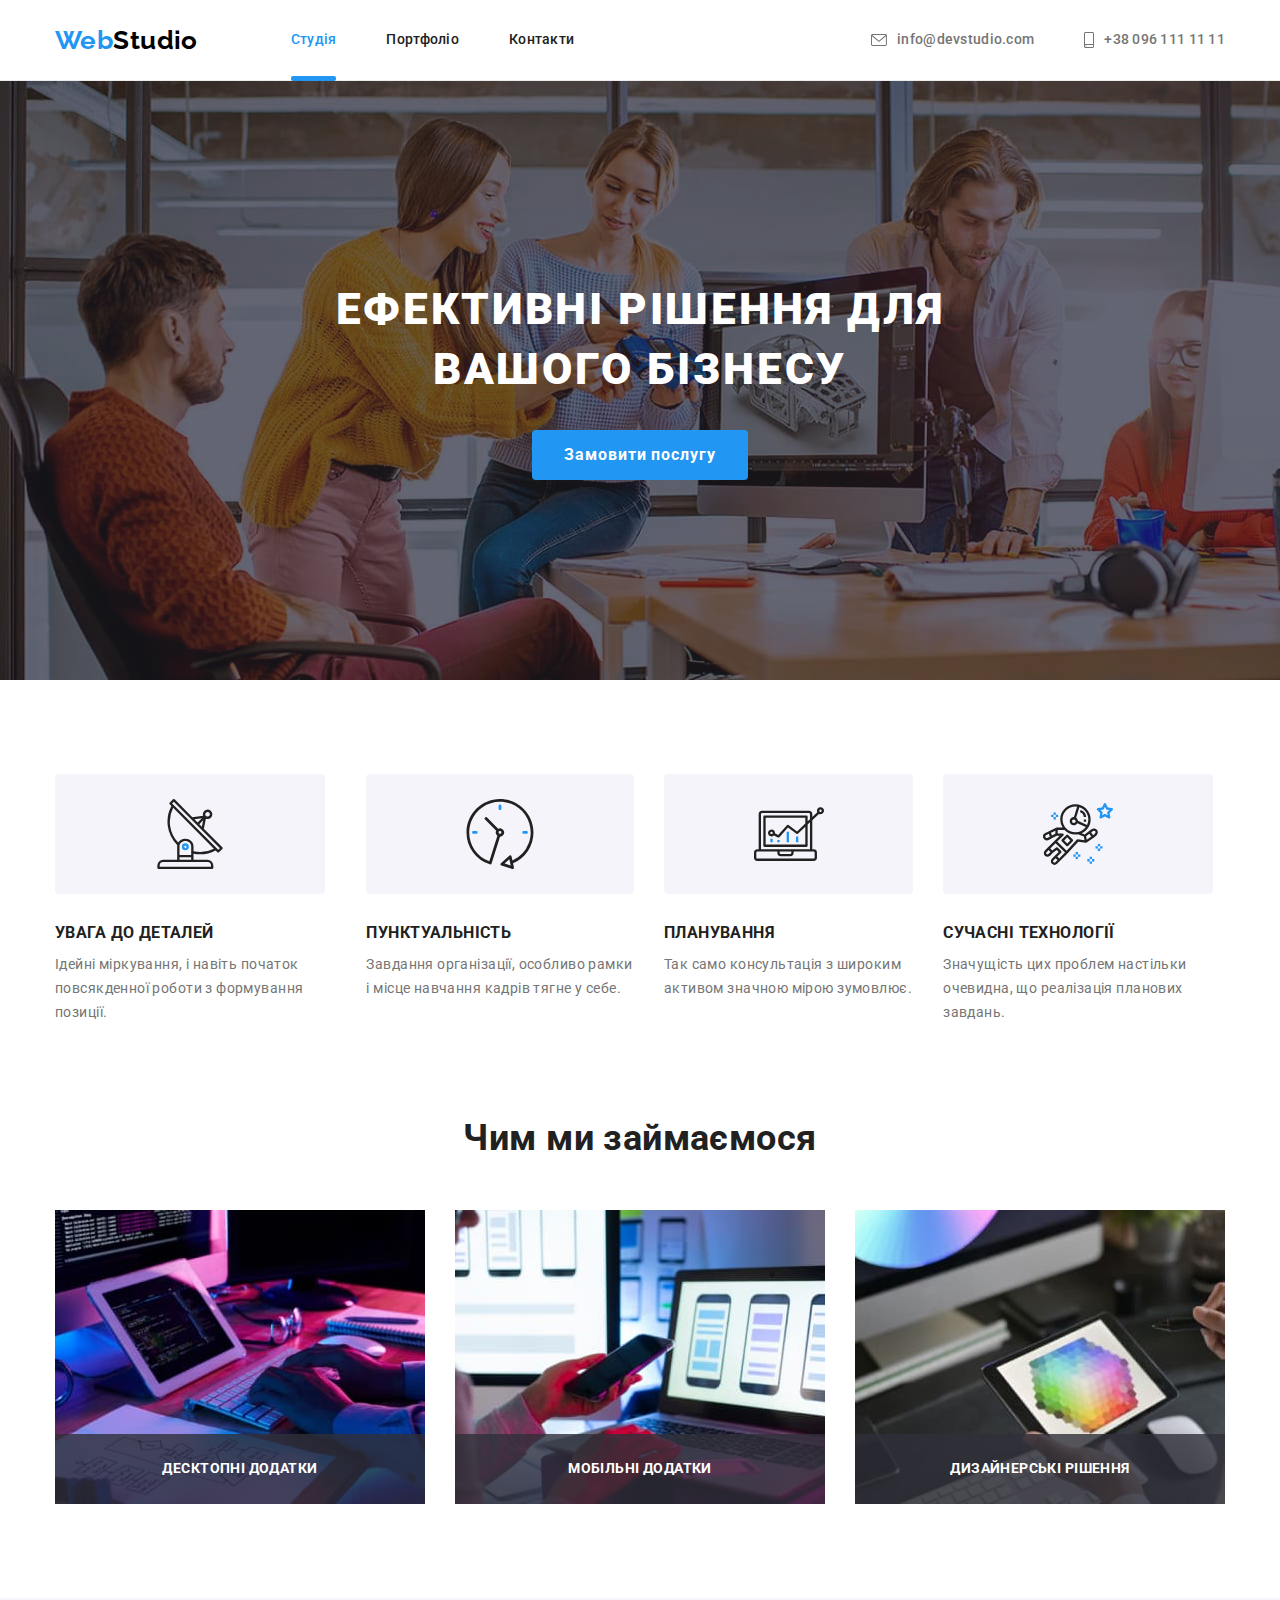
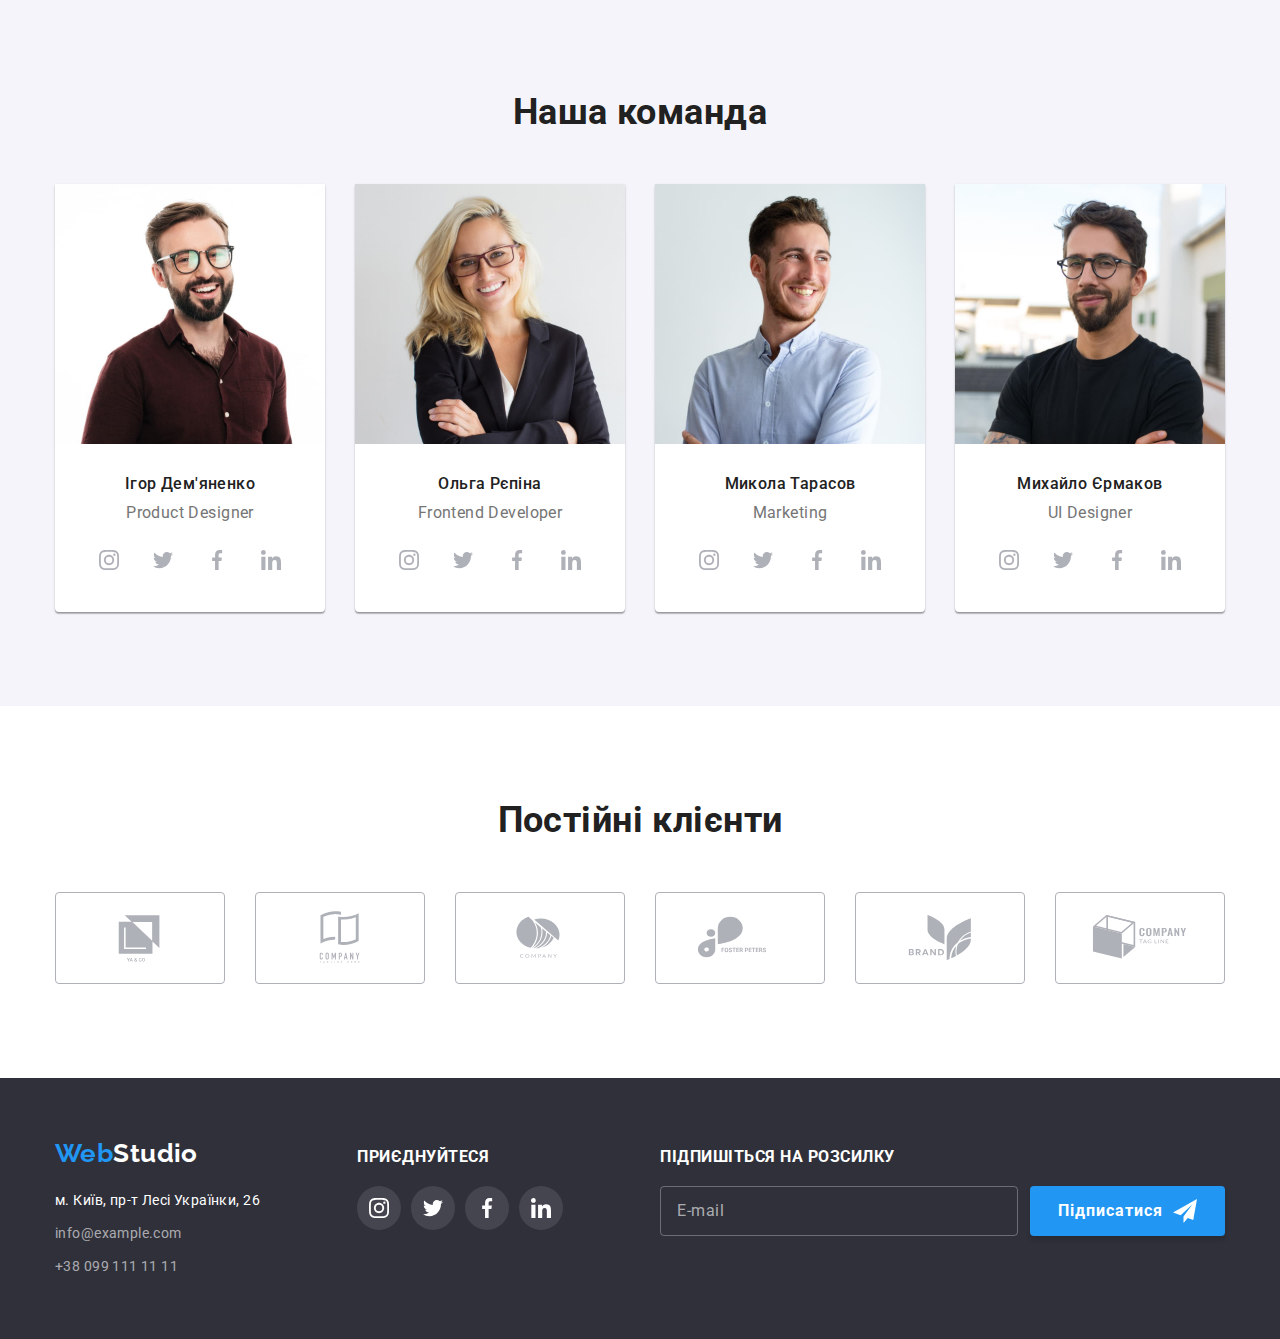
==== index.html @ 730b193f "Initial commit" ====
<!DOCTYPE html>
<html lang="uk">
  <head>
    <meta charset="UTF-8" />
    <meta http-equiv="X-UA-Compatible" content="IE=edge" />
    <meta name="viewport" content="width=device-width, initial-scale=1.0" />
    <title>Студія</title>
    <link rel="preconnect" href="https://fonts.googleapis.com" />
    <link rel="preconnect" href="https://fonts.gstatic.com" crossorigin />
    <link
      href="https://fonts.googleapis.com/css2?family=Raleway:wght@700&family=Roboto:wght@400;500;700;900&display=swap"
      rel="stylesheet"
    />
    <link
      rel="stylesheet"
      href="https://cdnjs.cloudflare.com/ajax/libs/modern-normalize/1.1.0/modern-normalize.min.css"
    />
    <link rel="stylesheet" href="./css/styles.css" />
  </head>

  <body>
    <header class="header">
      <div class="container main-nav">
        <nav class="navigation">
          <a lang="en" href="./index.html" class="logo"
            ><span class="logo-color-1">Web</span
            ><span class="logo-color-2">Studio</span></a
          >
          <ul class="site-nav list">
            <li class="item">
              <a href="./index.html" class="link current">Студія</a>
            </li>
            <li class="item">
              <a href="./portfolio.html" class="link">Портфоліо</a>
            </li>
            <li class="item"><a href="#" class="link">Контакти</a></li>
          </ul>
        </nav>
        <ul class="contacts list">
          <li class="contact-item">
            <a
              lang="en"
              href="mailto:info@devstudio.com"
              class="contact-link link"
              ><svg class="contact-icon" width="16" height="12">
                <use href="./images/icons.svg#icon-envelope"></use></svg
              >info@devstudio.com</a
            >
          </li>
          <li class="contact-item">
            <a href="tel:+380961111111" class="contact-link link"
              ><svg class="contact-icon" width="10" height="16">
                <use href="./images/icons.svg#icon-smartphone"></use></svg
              >+38 096 111 11 11</a
            >
          </li>
        </ul>
      </div>
    </header>
    <main>
      <section class="hero">
        <div class="container">
          <h1 class="hero-title">Ефективні рішення для вашого бізнесу</h1>
          <button type="button" class="hero-button" data-modal-open>
            Замовити послугу
          </button>
        </div>
      </section>
      <section class="section features">
        <div class="container features">
          <h2 class="section-title vis-hidden">Переваги</h2>
          <ul class="features list">
            <li class="item">
              <div class="thumb">
                <svg class="features-icon" width="70" height="70">
                  <use href="./images/icons.svg#icon-antenna"></use>
                </svg>
              </div>
              <h3 class="title">Увага до деталей</h3>
              <p class="text">
                Ідейні міркування, і навіть початок повсякденної роботи з
                формування позиції.
              </p>
            </li>
            <li class="item">
              <div class="thumb">
                <svg class="features-icon" width="70" height="70">
                  <use href="./images/icons.svg#icon-clock"></use>
                </svg>
              </div>
              <h3 class="title">Пунктуальність</h3>
              <p class="text">
                Завдання організації, особливо рамки і місце навчання кадрів
                тягне у себе.
              </p>
            </li>
            <li class="item">
              <div class="thumb">
                <svg class="features-icon" width="70" height="70">
                  <use href="./images/icons.svg#icon-diagram"></use>
                </svg>
              </div>
              <h3 class="title">Планування</h3>
              <p class="text">
                Так само консультація з широким активом значною мірою зумовлює.
              </p>
            </li>
            <li class="item">
              <div class="thumb">
                <svg class="features-icon" width="70" height="70">
                  <use href="./images/icons.svg#icon-astronaut"></use>
                </svg>
              </div>
              <h3 class="title">Сучасні технології</h3>
              <p class="text">
                Значущість цих проблем настільки очевидна, що реалізація
                планових завдань.
              </p>
            </li>
          </ul>
        </div>
      </section>
      <section class="section ocupation">
        <div class="container ocupation">
          <h2 class="section-title">Чим ми займаємося</h2>
          <ul class="ocupation list">
            <li class="ocupation-item">
              <img
                src="./images/photo-1.jpg"
                alt="десктопні додатки"
                width="370"
              />
              <div class="ocupation-name">
                <p class="ocupation-text">Десктопні додатки</p>
              </div>
            </li>
            <li class="ocupation-item">
              <img
                src="./images/photo-2.jpg"
                alt="мобільні додатки"
                width="370"
              />
              <div class="ocupation-name">
                <p class="ocupation-text">Мобільні додатки</p>
              </div>
            </li>
            <li class="ocupation-item">
              <img
                src="./images/photo-3.jpg"
                alt="дизайнерські рішення"
                width="370"
              />
              <div class="ocupation-name">
                <p class="ocupation-text">Дизайнерські рішення</p>
              </div>
            </li>
          </ul>
        </div>
      </section>
      <section class="team section">
        <div class="container">
          <h2 class="section-title">Наша команда</h2>
          <ul class="team list">
            <li class="team-card">
              <img
                src="./images/team-card-1.jpg"
                alt="Ігор Дем'яненко"
                width="270"
              />
              <div class="team-member">
                <h3 class="title">Ігор Дем'яненко</h3>
                <p lang="en" class="position">Product Designer</p>
                <ul class="member-soc list">
                  <li class="member-soc-item">
                    <a href="#" class="member-soc-link link"
                      ><svg class="member-soc-icon" width="20" height="20">
                        <use
                          href="./images/icons.svg#icon-instagram"
                        ></use></svg
                    ></a>
                  </li>
                  <li class="member-soc-item">
                    <a href="#" class="member-soc-link link"
                      ><svg class="member-soc-icon" width="20" height="20">
                        <use href="./images/icons.svg#icon-twitter"></use></svg
                    ></a>
                  </li>
                  <li class="member-soc-item">
                    <a href="#" class="member-soc-link link"
                      ><svg class="member-soc-icon" width="20" height="20">
                        <use href="./images/icons.svg#icon-facebook"></use></svg
                    ></a>
                  </li>
                  <li class="member-soc-item">
                    <a href="#" class="member-soc-link link"
                      ><svg class="member-soc-icon" width="20" height="20">
                        <use href="./images/icons.svg#icon-linkedin"></use></svg
                    ></a>
                  </li>
                </ul>
              </div>
            </li>
            <li class="team-card">
              <img
                src="./images/team-card-2.jpg"
                alt="Ольга Рєпіна"
                width="270"
              />
              <div class="team-member">
                <h3 class="title">Ольга Рєпіна</h3>
                <p lang="en" class="position">Frontend Developer</p>
                <ul class="member-soc list">
                  <li class="member-soc-item">
                    <a href="#" class="member-soc-link link"
                      ><svg class="member-soc-icon" width="20" height="20">
                        <use
                          href="./images/icons.svg#icon-instagram"
                        ></use></svg
                    ></a>
                  </li>
                  <li class="member-soc-item">
                    <a href="#" class="member-soc-link link"
                      ><svg class="member-soc-icon" width="20" height="20">
                        <use href="./images/icons.svg#icon-twitter"></use></svg
                    ></a>
                  </li>
                  <li class="member-soc-item">
                    <a href="#" class="member-soc-link link"
                      ><svg class="member-soc-icon" width="20" height="20">
                        <use href="./images/icons.svg#icon-facebook"></use></svg
                    ></a>
                  </li>
                  <li class="member-soc-item">
                    <a href="#" class="member-soc-link link"
                      ><svg class="member-soc-icon" width="20" height="20">
                        <use href="./images/icons.svg#icon-linkedin"></use></svg
                    ></a>
                  </li>
                </ul>
              </div>
            </li>
            <li class="team-card">
              <img
                src="./images/team-card-3.jpg"
                alt="Микола Тарасов"
                width="270"
              />
              <div class="team-member">
                <h3 class="title">Микола Тарасов</h3>
                <p lang="en" class="position">Marketing</p>
                <ul class="member-soc list">
                  <li class="member-soc-item">
                    <a href="#" class="member-soc-link link"
                      ><svg class="member-soc-icon" width="20" height="20">
                        <use
                          href="./images/icons.svg#icon-instagram"
                        ></use></svg
                    ></a>
                  </li>
                  <li class="member-soc-item">
                    <a href="#" class="member-soc-link link"
                      ><svg class="member-soc-icon" width="20" height="20">
                        <use href="./images/icons.svg#icon-twitter"></use></svg
                    ></a>
                  </li>
                  <li class="member-soc-item">
                    <a href="#" class="member-soc-link link"
                      ><svg class="member-soc-icon" width="20" height="20">
                        <use href="./images/icons.svg#icon-facebook"></use></svg
                    ></a>
                  </li>
                  <li class="member-soc-item">
                    <a href="#" class="member-soc-link link"
                      ><svg class="member-soc-icon" width="20" height="20">
                        <use href="./images/icons.svg#icon-linkedin"></use></svg
                    ></a>
                  </li>
                </ul>
              </div>
            </li>
            <li class="team-card">
              <img
                src="./images/team-card-4.jpg"
                alt="Михайло Єрмаков"
                width="270"
              />
              <div class="team-member">
                <h3 class="title">Михайло Єрмаков</h3>
                <p lang="en" class="position">UI Designer</p>
                <ul class="member-soc list">
                  <li class="member-soc-item">
                    <a href="#" class="member-soc-link link"
                      ><svg class="member-soc-icon" width="20" height="20">
                        <use
                          href="./images/icons.svg#icon-instagram"
                        ></use></svg
                    ></a>
                  </li>
                  <li class="member-soc-item">
                    <a href="#" class="member-soc-link link"
                      ><svg class="member-soc-icon" width="20" height="20">
                        <use href="./images/icons.svg#icon-twitter"></use></svg
                    ></a>
                  </li>
                  <li class="member-soc-item">
                    <a href="#" class="member-soc-link link"
                      ><svg class="member-soc-icon" width="20" height="20">
                        <use href="./images/icons.svg#icon-facebook"></use></svg
                    ></a>
                  </li>
                  <li class="member-soc-item">
                    <a href="#" class="member-soc-link link"
                      ><svg class="member-soc-icon" width="20" height="20">
                        <use href="./images/icons.svg#icon-linkedin"></use></svg
                    ></a>
                  </li>
                </ul>
              </div>
            </li>
          </ul>
        </div>
      </section>
      <section class="clients section">
        <div class="container">
          <h2 class="section-title">Постійні клієнти</h2>
          <ul class="logo-list list">
            <li class="logo-list-item">
              <a href="#" class="logo-link link">
                <svg class="logo-icon" width="106" height="60">
                  <use href="./images/icons.svg#logo-icon-1"></use>
                </svg>
              </a>
            </li>
            <li class="logo-list-item">
              <a href="#" class="logo-link link"
                ><svg class="logo-icon" width="106" height="60">
                  <use href="./images/icons.svg#logo-icon-2"></use></svg
              ></a>
            </li>
            <li class="logo-list-item">
              <a href="#" class="logo-link link"
                ><svg class="logo-icon" width="106" height="60">
                  <use href="./images/icons.svg#logo-icon-3"></use></svg
              ></a>
            </li>
            <li class="logo-list-item">
              <a href="#" class="logo-link link"
                ><svg class="logo-icon" width="106" height="60">
                  <use href="./images/icons.svg#logo-icon-4"></use></svg
              ></a>
            </li>
            <li class="logo-list-item">
              <a href="#" class="logo-link link"
                ><svg class="logo-icon" width="106" height="60">
                  <use href="./images/icons.svg#logo-icon-5"></use></svg
              ></a>
            </li>
            <li class="logo-list-item">
              <a href="#" class="logo-link link"
                ><svg class="logo-icon" width="106" height="60">
                  <use href="./images/icons.svg#logo-icon-6"></use></svg
              ></a>
            </li>
          </ul>
        </div>
      </section>
    </main>
    <footer class="footer">
      <div class="container footer-container">
        <div class="address-container">
          <a lang="en" href="./index.html" class="logo"
            ><span class="logo-color-1">Web</span
            ><span class="logo-color-3">Studio</span></a
          >
          <address class="address">
            <ul class="list">
              <li class="address-item">
                <a
                  href="https://goo.gl/maps/YPk7gaBBZwCXPcRL9"
                  class="footer-address link"
                  >м. Київ, пр-т Лесі Українки, 26</a
                >
              </li>
              <li class="address-item">
                <a
                  lang="en"
                  href="mailto:info@example.com"
                  class="footer-contact link"
                  >info@example.com</a
                >
              </li>
              <li class="address-item">
                <a href="tel:+380991111111" class="footer-contact link"
                  >+38 099 111 11 11</a
                >
              </li>
            </ul>
          </address>
        </div>
        <div class="footer-soc-container">
          <h3 class="footer-title">Приєднуйтеся</h3>
          <ul class="footer-soc list">
            <li class="footer-soc-item">
              <a href="#" class="footer-soc-link link"
                ><svg class="footer-soc-icon" width="20" height="20">
                  <use href="./images/icons.svg#icon-instagram"></use></svg
              ></a>
            </li>
            <li class="footer-soc-item">
              <a href="#" class="footer-soc-link link"
                ><svg class="footer-soc-icon" width="20" height="20">
                  <use href="./images/icons.svg#icon-twitter"></use></svg
              ></a>
            </li>
            <li class="footer-soc-item">
              <a href="#" class="footer-soc-link link"
                ><svg class="footer-soc-icon" width="20" height="20">
                  <use href="./images/icons.svg#icon-facebook"></use></svg
              ></a>
            </li>
            <li class="footer-soc-item">
              <a href="#" class="footer-soc-link link"
                ><svg class="footer-soc-icon" width="20" height="20">
                  <use href="./images/icons.svg#icon-linkedin"></use></svg
              ></a>
            </li>
          </ul>
        </div>
        <div class="footer-form-container">
          <h3 class="footer-title">Підпишіться на розсилку</h3>
          <form class="footer-form">
            <input
              type="email"
              placeholder="E-mail"
              name="distribution-email"
              class="mailing-input"
            />
            <button type="submit" class="button form-button">
              Підписатися
              <svg class="form-button-icon" width="24" height="24">
                <use href="./images/icons.svg#icon-send"></use>
              </svg>
            </button>
          </form>
        </div>
      </div>
    </footer>
    <div class="backdrop is-hidden" data-modal>
      <div class="modal">
        <button data-modal-close class="close-button" title="Закрити">
          <svg width="18" height="18">
            <use href="./images/icons.svg#icon-close"></use>
          </svg>
        </button>
        <p class="modal-title">Залиште свої дані, ми вам передзвонимо</p>
        <form>
          <div class="form-field">
            <label for="user-name" class="modal-form-label">Ім'я</label>
            <div class="input-wrap">
              <input
                type="text"
                id="user-name"
                name="user-name"
                class="modal-form-input"
                minlength="2"
                autocomplete="off"
                required
              />
              <svg class="modal-input-icon" width="18" height="18">
                <use href="./images/icons.svg#icon-person-modal"></use>
              </svg>
            </div>
          </div>
          <div class="form-field">
            <label for="user-phone" class="modal-form-label">Телефон</label>
            <div class="input-wrap">
              <input
                type="tel"
                id="user-phone"
                name="user-phone"
                class="modal-form-input"
                minlength="10"
                required
              />
              <svg class="modal-input-icon" width="18" height="18">
                <use href="./images/icons.svg#icon-phone-modal"></use>
              </svg>
            </div>
          </div>
          <div class="form-field">
            <label for="user-email" class="modal-form-label">Пошта</label>
            <div class="input-wrap">
              <input
                type="text"
                id="user-email"
                name="user-email"
                class="modal-form-input"
                required
              />
              <svg class="modal-input-icon" width="18" height="18">
                <use href="./images/icons.svg#icon-email-modal"></use>
              </svg>
            </div>
          </div>
          <div class="form-field">
            <label for="user-comment" class="modal-form-label">Коментар</label>
            <textarea
              name="user-comment"
              id="user-comment"
              class="form-user-comment"
              placeholder="Введіть текст"
              autocomplete="off"
            ></textarea>
          </div>
          <label class="modal-checkbox-label">
            <input
              type="checkbox"
              name="policy-checkbox"
              class="policy-checkbox vis-hidden"
              value="true"
            />
            <span class="policy-icon">
              <svg width="16" height="15">
                <use href="./images/icons.svg#icon-check"></use>
              </svg>
            </span>
            Погоджуюся з розсилкою та приймаю
            <a
              href="#"
              target="_blank"
              class="modal-checkbox-link link"
              rel="noreferrer noopener nofollow"
              >Умови договору</a
            >
          </label>
          <button type="submit" class="modal-form-button button">
            Відправити
          </button>
        </form>
      </div>
    </div>
    <script src="./js/modal.js"></script>
  </body>
</html>
---- css/styles.css ----
/* bgcolor #FFFFFF */
/* dark-bg-color #2F303A */
/* secondary bgcolor #F5F4FA */
/* main text color #757575 */
/* accent color #2196F3 */
/* secondary-accent-color #188CE8 */
/* tertiary-text-color #ffffff */
/* secondary text color #212121 */
/* black-text-color #000000 */
:root {
  --primary-text-color: #757575;
  --secondary-text-color: #212121;
  --tertiary-text-color: #ffffff;
  --black-text-color: #000000;
  --accent-color: #2196f3;
  --secondary-accent-color: #188ce8;
  --main-bg-color: #ffffff;
  --dark-bg-color: #2f303a;
  --secondary-bg-color: #f5f4fa;
  --icons-color: #afb1b8;
  --time-function: cubic-bezier(0.4, 0, 0.2, 1);
  --transform-duration: 250ms;
}
body {
  font-family: Roboto, sans-serif;
  font-size: 14px;
  letter-spacing: 0.03em;
  color: var(--primary-text-color);
  background-color: var(--main-bg-color);
}
button {
  cursor: pointer;
  line-height: 1.62;
}
ul,
li,
h1,
h2,
h3,
p {
  padding: 0;
  margin: 0;
}
/* -------------------------Template to delete markers in lists ------------------------*/
.list {
  list-style: none;
}
/* -------------------------Link template ------------------------*/
.link {
  text-decoration: none;
}
/* -------------------------Container template ------------------------*/
.container {
  width: 1200px;
  padding-left: 15px;
  padding-right: 15px;
  margin: 0 auto;
  /* outline: 2px solid #188ce8; */
}
.section {
  padding-top: 94px;
  padding-bottom: 94px;
}
.section-title {
  font-weight: 700;
  font-size: 36px;
  line-height: 1.16;
  text-align: center;
  color: var(--secondary-text-color);

  margin-bottom: 50px;
}
.thumb {
  max-width: 270px;
  height: 120px;
  background: var(--secondary-bg-color);
  border-radius: 4px;
  display: flex;
  justify-content: center;
  align-items: center;
  margin-bottom: 30px;
}
/* -------------------------Visually hidden template ------------------------*/
.vis-hidden {
  position: absolute;
  width: 1px;
  height: 1px;
  margin: -1px;
  border: 0;
  padding: 0;

  white-space: nowrap;
  clip-path: inset(100%);
  clip: rect(0 0 0 0);
  overflow: hidden;
}
/* -------------------------Header ------------------------*/
.header {
  position: fixed;
  top: 0;
  z-index: 1;
  width: 100%;
  border-bottom: 1px solid #ececec;
  background-color: var(--main-bg-color);
}
.header .main-nav {
  display: flex;
  align-items: center;
}
/* ----------------------Nav----------------------------- */
.navigation {
  display: flex;
  align-items: center;
}
/* -------------------------Logo-------------------------*/
.logo {
  font-family: "Raleway", sans-serif;
  font-weight: 700;
  font-size: 26px;
  line-height: 1.19;
  text-decoration: none;
}
.logo-color-1 {
  color: var(--accent-color);
}
.logo-color-2 {
  color: var(--black-text-color);
}
.logo-color-3 {
  color: var(--tertiary-text-color);
}
/* -------------------------Site-nav ------------------------*/
.site-nav {
  display: flex;
  margin-left: 93px;
}
.site-nav .item:not(:last-child) {
  margin-right: 50px;
}
.site-nav .link {
  font-weight: 500;
  line-height: 1.14;
  letter-spacing: 0.02em;
  color: var(--secondary-text-color);

  display: block;
  padding-top: 32px;
  padding-bottom: 32px;
  position: relative;
  transition: color var(--transform-duration) var(--time-function);
}
.site-nav .link:hover,
.site-nav .link:focus,
.link.current {
  color: var(--accent-color);
}
.link.current::after {
  position: absolute;
  bottom: 0;
  left: 0;
  content: "";
  background-color: var(--accent-color);
  border-radius: 2px;
  width: 100%;
  height: 5px;

  margin-bottom: -1px;
}
/* -------------------------Contacts------------------------*/
.contacts {
  display: flex;
  margin-left: auto;
}
.contacts > .contact-item + .contact-item {
  margin-left: 50px;
}
.contacts .contact-link {
  font-weight: 500;
  line-height: 1.14;
  letter-spacing: 0.02em;
  color: var(--primary-text-color);
  fill: currentColor;

  display: flex;
  align-items: center;
  padding-top: 32px;
  padding-bottom: 32px;
  transition: color var(--transform-duration) var(--time-function);
}
.contact-link:hover,
.contact-link:focus {
  color: var(--accent-color);
}
.contact-icon {
  margin-right: 10px;
}
/* ------------------Main--------------------- */
/* -------------------------Hero ------------------------*/
.hero {
  background-color: #c4c4c4;
  height: 600px;
  max-width: 1600px;
  background-image: linear-gradient(
      rgba(47, 48, 58, 0.4),
      rgba(47, 48, 58, 0.4)
    ),
    url(../images/hero-image.jpg);
  background-repeat: no-repeat;
  background-size: cover;
  text-align: center;
  padding-top: 200px;
  padding-bottom: 200px;
  margin-left: auto;
  margin-right: auto;
  margin-top: 80px;
}
.hero-title {
  font-weight: 900;
  font-size: 44px;
  line-height: 1.36;
  letter-spacing: 0.06em;
  text-transform: uppercase;
  color: var(--tertiary-text-color);

  margin-bottom: 30px;
  max-width: 696px;
  margin-left: auto;
  margin-right: auto;
}
.hero-button {
  font-weight: 700;
  font-size: 16px;
  line-height: 1.88;
  letter-spacing: 0.06em;
  color: var(--tertiary-text-color);
  background-color: var(--accent-color);

  border: transparent;
  border-radius: 4px;
  display: inline-block;
  height: 50px;
  padding: 10px 32px;
  transition: background-color var(--transform-duration) var(--time-function),
    box-shadow var(--transform-duration) var(--time-function);
}
.hero-button:hover,
.hero-button:focus {
  background-color: var(--secondary-accent-color);
  box-shadow: 0px 4px 4px rgba(0, 0, 0, 0.15);
  border-radius: 4px;
}
/* -------------------------Features ------------------------*/
.features > .list {
  display: flex;
}
.features > .item {
  width: calc((100%-90px) / 4);
  /* flex-basis: calc((100%-90px)/4); */
}
.features > .item:not(:last-child) {
  margin-right: 30px;
}
.features .title {
  font-weight: 700;
  line-height: 1.14;
  text-transform: uppercase;
  color: var(--secondary-text-color);

  margin-bottom: 10px;
}
.features .text {
  line-height: 1.71;
}
/* --------------------- Ocupation----------------*/
.section.ocupation {
  padding-top: 0;
}
.ocupation.list {
  display: flex;
}
.ocupation-item {
  width: calc((100% - 60px) / 3);
  position: relative;
}
.ocupation-name {
  position: absolute;
  bottom: 0;
  width: 100%;
  height: 70px;
  background: rgba(47, 48, 58, 0.8);
}
.ocupation-text {
  display: block;
  margin: 27px auto;
  font-weight: 700;
  line-height: 1.14;
  text-align: center;
  text-transform: uppercase;
  color: var(--tertiary-text-color);
}
/* ---------To remove gap from img inline property -----------*/
.ocupation img {
  display: block;
}
.ocupation li:not(:last-child) {
  margin-right: 30px;
}

/* -------------------------Team ------------------------*/
.team.section {
  background-color: var(--secondary-bg-color);
}
.team.list {
  display: flex;
}
.team-card img {
  display: block;
}
.team-card {
  width: calc((100% - 90px) / 4);
  background-color: var(--main-bg-color);
  box-shadow: 0px 1px 3px rgba(0, 0, 0, 0.12), 0px 1px 1px rgba(0, 0, 0, 0.14),
    0px 2px 1px rgba(0, 0, 0, 0.2);
  border-radius: 0px 0px 4px 4px;
}
.team-card:not(:last-child) {
  margin-right: 30px;
}
.team-member {
  padding: 30px 32px;
}
.team .title {
  font-weight: 500;
  font-size: 16px;
  line-height: 1.19;
  text-align: center;
  color: var(--secondary-text-color);

  margin-bottom: 10px;
}
.team .position {
  font-size: 16px;
  line-height: 1.19;
  text-align: center;
  margin-bottom: 16px;
}
.member-soc {
  display: flex;
  justify-content: center;
  gap: 10px;
}
.member-soc-link {
  width: 44px;
  height: 44px;
  border-radius: 50%;
  display: flex;
  justify-content: center;
  align-items: center;
  color: var(--icons-color);
  fill: currentColor;
  transition: color var(--transform-duration) var(--time-function),
    background-color var(--transform-duration) var(--time-function);
}
.member-soc-link:hover,
.member-soc-link:focus {
  background-color: var(--accent-color);
  color: var(--tertiary-text-color);
}
/* --------------------------Clients-------------------------------- */
.logo-list {
  max-width: 1170px;
  display: flex;
  justify-content: space-between;
}
.logo-link {
  width: 170px;
  height: 92px;
  display: flex;
  justify-content: center;
  align-items: center;
  border: 1px solid var(--icons-color);
  border-radius: 4px;
  color: var(--icons-color);
  fill: currentColor;
  transition: border-color var(--transform-duration) var(--time-function),
    color var(--transform-duration) var(--time-function);
}
.logo-link:hover,
.logo-link:focus {
  border-color: var(--accent-color);
  color: var(--accent-color);
}
/* -------------------------Footer ------------------------*/
.footer {
  background-color: var(--dark-bg-color);

  padding-top: 60px;
  padding-bottom: 60px;
}
.footer-container {
  display: flex;
  align-items: baseline;
  justify-content: space-between;
}
.address {
  font-style: normal;

  margin-top: 20px;
}
.address-item:not(:last-child) {
  margin-bottom: 9px;
}
.footer-address {
  line-height: 1.71;
  color: var(--tertiary-text-color);
  transition: color var(--transform-duration) var(--time-function);
}
.footer-contact {
  line-height: 1.71;
  color: rgba(255, 255, 255, 0.6);
  transition: color var(--transform-duration) var(--time-function);
}
.footer-address:hover,
.footer-address:focus,
.footer-contact:hover,
.footer-contact:focus {
  color: var(--accent-color);
}
.footer-title {
  font-weight: 700;
  line-height: 1.14;
  letter-spacing: 0.03em;
  text-transform: uppercase;
  color: var(--tertiary-text-color);
  margin-bottom: 20px;
}
.footer-soc {
  display: flex;
  justify-content: center;
  gap: 10px;
}
.footer-soc-link {
  width: 44px;
  height: 44px;
  border-radius: 50%;
  display: flex;
  justify-content: center;
  align-items: center;
  background-color: rgba(255, 255, 255, 0.1);
  color: var(--tertiary-text-color);
  fill: currentColor;
  transition: background-color var(--transform-duration) var(--time-function);
}
.footer-soc-link:hover,
.footer-soc-link:focus {
  background-color: var(--accent-color);
}
.footer-form {
  display: flex;
}
.mailing-input {
  width: 358px;
  border: 1px solid rgba(255, 255, 255, 0.3);
  border-radius: 4px;
  background-color: transparent;
  margin-right: 12px;
  padding-left: 16px;
}
.mailing-input:focus {
  background-color: #ffffff;
  outline: transparent;
}
.mailing-input::placeholder {
  font-weight: 400;
  font-size: 16px;
  line-height: 1.25;
  letter-spacing: 0.03em;
  padding-top: 15px;
  padding-bottom: 15px;
  color: rgba(255, 255, 255, 0.6);
}
.form-button {
  height: 50px;
  padding: 10px 28px;
  background-color: var(--accent-color);
  box-shadow: 0px 4px 4px rgba(0, 0, 0, 0.15);
  border-radius: 4px;
  font-weight: 700;
  font-size: 16px;
  line-height: 1.88;
  letter-spacing: 0.06em;
  border: none;
  color: var(--tertiary-text-color);
  fill: currentColor;
  display: flex;
  align-items: center;
  transition: background-color var(--transform-duration) var(--time-function),
    box-shadow var(--transform-duration) var(--time-function);
}
.form-button-icon {
  margin-left: 10px;
}
.form-button:hover,
.form-button:focus {
  background-color: var(--secondary-accent-color);
}

/* -------------------------Portfolio page ------------------------*/
.section.portfolio {
  margin-top: 80px;
}
.list.button-list {
  margin-bottom: 50px;
  text-align: center;
}
.button-list > li {
  display: inline-block;
}
.button-item:not(last-child) {
  margin-right: 8px;
}
.portfolio-button {
  font-weight: 500;
  font-size: 16px;
  text-align: center;
  color: var(--secondary-text-color);
  background-color: var(--secondary-bg-color);

  border-radius: 4px;
  border: transparent;
  padding: 6px 22px;
  transition: color var(--transform-duration) var(--time-function),
    background-color var(--transform-duration) var(--time-function),
    box-shadow var(--transform-duration) var(--time-function);
}
.portfolio-button:hover,
.portfolio-button:focus,
.portfolio-button.current {
  color: var(--tertiary-text-color);
  background-color: var(--accent-color);
  box-shadow: 0px 4px 4px rgba(0, 0, 0, 0.15);
}
.portfolio.list {
  display: flex;
  flex-wrap: wrap;
  gap: 30px;
}
.portfolio-item {
  width: 370px;
  transition: box-shadow var(--transform-duration) var(--time-function);
}
.portfolio-item:hover,
.portfolio-item:focus {
  box-shadow: 0px 1px 1px rgba(0, 0, 0, 0.12), 0px 4px 4px rgba(0, 0, 0, 0.06),
    1px 4px 6px rgba(0, 0, 0, 0.16);
}
.portfolio li:nth-child(n + 7) {
  margin-bottom: 0;
}
.portfolio img {
  display: block;
}
.image-combo {
  position: relative;
  overflow: hidden;
}
.image-description {
  position: absolute;
  bottom: -100%;
  width: 100%;
  height: 100%;
  background: rgba(33, 150, 243, 0.9);
  transition: transform var(--transform-duration) var(--time-function);
}

.portfolio-link:hover .image-description,
.portfolio-link:focus .image-description {
  transform: translateY(-100%);
}
.image-description-text {
  margin: 63px 24px;
  font-weight: 400;
  font-size: 18px;
  line-height: 1.56;
  color: var(--tertiary-text-color);
}
.portfolio-item .description {
  border-bottom: 1px solid #eeeeee;
  border-right: 1px solid #eeeeee;
  border-left: 1px solid #eeeeee;
  padding: 20px 24px;
}
.portfolio .title {
  font-weight: 700;
  font-size: 18px;
  line-height: 2;
  letter-spacing: 0.06em;
  color: var(--secondary-text-color);
  margin-bottom: 4px;
}
.portfolio .type {
  font-size: 16px;
  line-height: 1.87;
  color: var(--primary-text-color);
}

.backdrop {
  position: fixed;
  top: 0;
  left: 0;
  z-index: 100;
  width: 100%;
  height: 100vh;
  opacity: 1;
  transition: opacity var(--transform-duration) var(--time-function);

  background-color: rgba(0, 0, 0, 0.2);
}
.backdrop.is-hidden {
  opacity: 0;
  pointer-events: none;
}
.backdrop.is-hidden .modal {
  transform: translate(-50%, -50%) scale(0.9);
}
.modal {
  position: absolute;
  top: 50%;
  left: 50%;
  transform: translate(-50%, -50%) scale(1);
  transition: transform var(--transform-duration) var(--time-function);
  width: 528px;
  min-height: 581px;
  padding: 40px;
  background: var(--main-bg-color);
  box-shadow: 0px 1px 3px rgba(0, 0, 0, 0.12), 0px 1px 1px rgba(0, 0, 0, 0.14),
    0px 2px 1px rgba(0, 0, 0, 0.2);
  border-radius: 4px;
}
.close-button {
  position: absolute;
  top: 8px;
  right: 8px;
  display: flex;
  align-items: center;
  justify-content: center;

  width: 30px;
  height: 30px;
  border-radius: 50%;
  background-color: var(--tertiary-text-color);
  border: 1px solid rgba(0, 0, 0, 0.1);
  fill: currentColor;
}
.close-button:hover,
.close-button:focus {
  color: var(--accent-color);
}
.modal-title {
  font-weight: 700;
  font-size: 20px;
  line-height: 1.15;
  text-align: center;
  letter-spacing: 0.03em;

  color: var(--secondary-text-color);
  margin-bottom: 12px;
}
.form-field {
  width: 100%;
  margin-bottom: 10px;
}
.form-field:last-of-type {
  margin-bottom: 20px;
}
.modal-form-label {
  display: block;
  margin-bottom: 4px;
  font-weight: 400;
  font-size: 12px;
  line-height: 1.17;
  letter-spacing: 0.01em;

  color: var(--primary-text-color);
}
.input-wrap {
  position: relative;
}
.modal-form-input {
  width: 100%;
  height: 40px;
  border: 1px solid rgba(33, 33, 33, 0.2);
  border-radius: 4px;
  padding-left: 42px;
  transition: color var(--transform-duration) var(--time-function),
    border-color var(--transform-duration) var(--time-function);
}
.modal-form-input:focus {
  outline: transparent;
  border: 1px solid var(--accent-color);
}
.modal-input-icon {
  position: absolute;
  left: 12px;
  bottom: 11px;
  transition: fill var(--transform-duration) var(--time-function);
}
.modal-form-input:focus + .modal-input-icon {
  fill: var(--accent-color);
}
.form-user-comment {
  width: 100%;
  height: 120px;
  resize: none;
  border: 1px solid rgba(33, 33, 33, 0.2);
  border-radius: 4px;
  padding: 12px 16px;
  transition: color var(--transform-duration) var(--time-function),
    border-color var(--transform-duration) var(--time-function);
}
.form-user-comment:focus {
  outline: transparent;
  border: 1px solid var(--accent-color);
}
.form-user-comment::placeholder {
  font-weight: 400;
  font-size: 12px;
  line-height: 1.17;
  letter-spacing: 0.01em;

  color: rgba(117, 117, 117, 0.5);
}

.modal-form-checkbox {
  margin-right: 8px;
}
.modal-checkbox-label {
  font-weight: 400;
  font-size: 14px;
  line-height: 1.71;
  letter-spacing: 0.03em;
  color: var(--primary-text-color);
  display: flex;
  justify-content: center;
  align-items: center;
  margin-bottom: 30px;
}
.modal-checkbox-link {
  text-decoration: underline;
  color: var(--accent-color);
  margin-left: 4px;
}
.modal-form-button {
  padding: 10px 52px;
  background-color: var(--accent-color);
  box-shadow: 0px 4px 4px rgba(0, 0, 0, 0.15);
  border-radius: 4px;
  border-color: transparent;
  font-weight: 700;
  font-size: 16px;
  line-height: 1.88;
  letter-spacing: 0.06em;
  color: var(--tertiary-text-color);
  display: block;
  margin-left: auto;
  margin-right: auto;
  transition: background-color var(--transform-duration) var(--time-function),
    box-shadow var(--transform-duration) var(--time-function);
}
.modal-form-button:hover,
.modal-form-button:focus {
  background-color: var(--secondary-accent-color);
}
.policy-checkbox {
  display: inline-block;
}
.policy-icon {
  width: 16px;
  height: 15px;
  display: flex;
  align-items: center;
  justify-content: center;
    background-size: contain;
      background-repeat: no-repeat;
  fill: transparent;
  border: 2px solid var(--secondary-text-color);
  border-radius: 4px;
  margin-right: 8px;
  transition: background-color var(--transform-duration) var(--time-function),
  border-color var(--transform-duration) var(--time-function),
  fill var(--transform-duration) var(--time-function);
}

.policy-checkbox:checked + .policy-icon {
  fill: var(--tertiary-text-color);
  background-color: var(--accent-color);
  border-color: var(--accent-color);
  outline: transparent;
}
.policy-checkbox:focus + .policy-icon {
border-color: var(--accent-color);
}
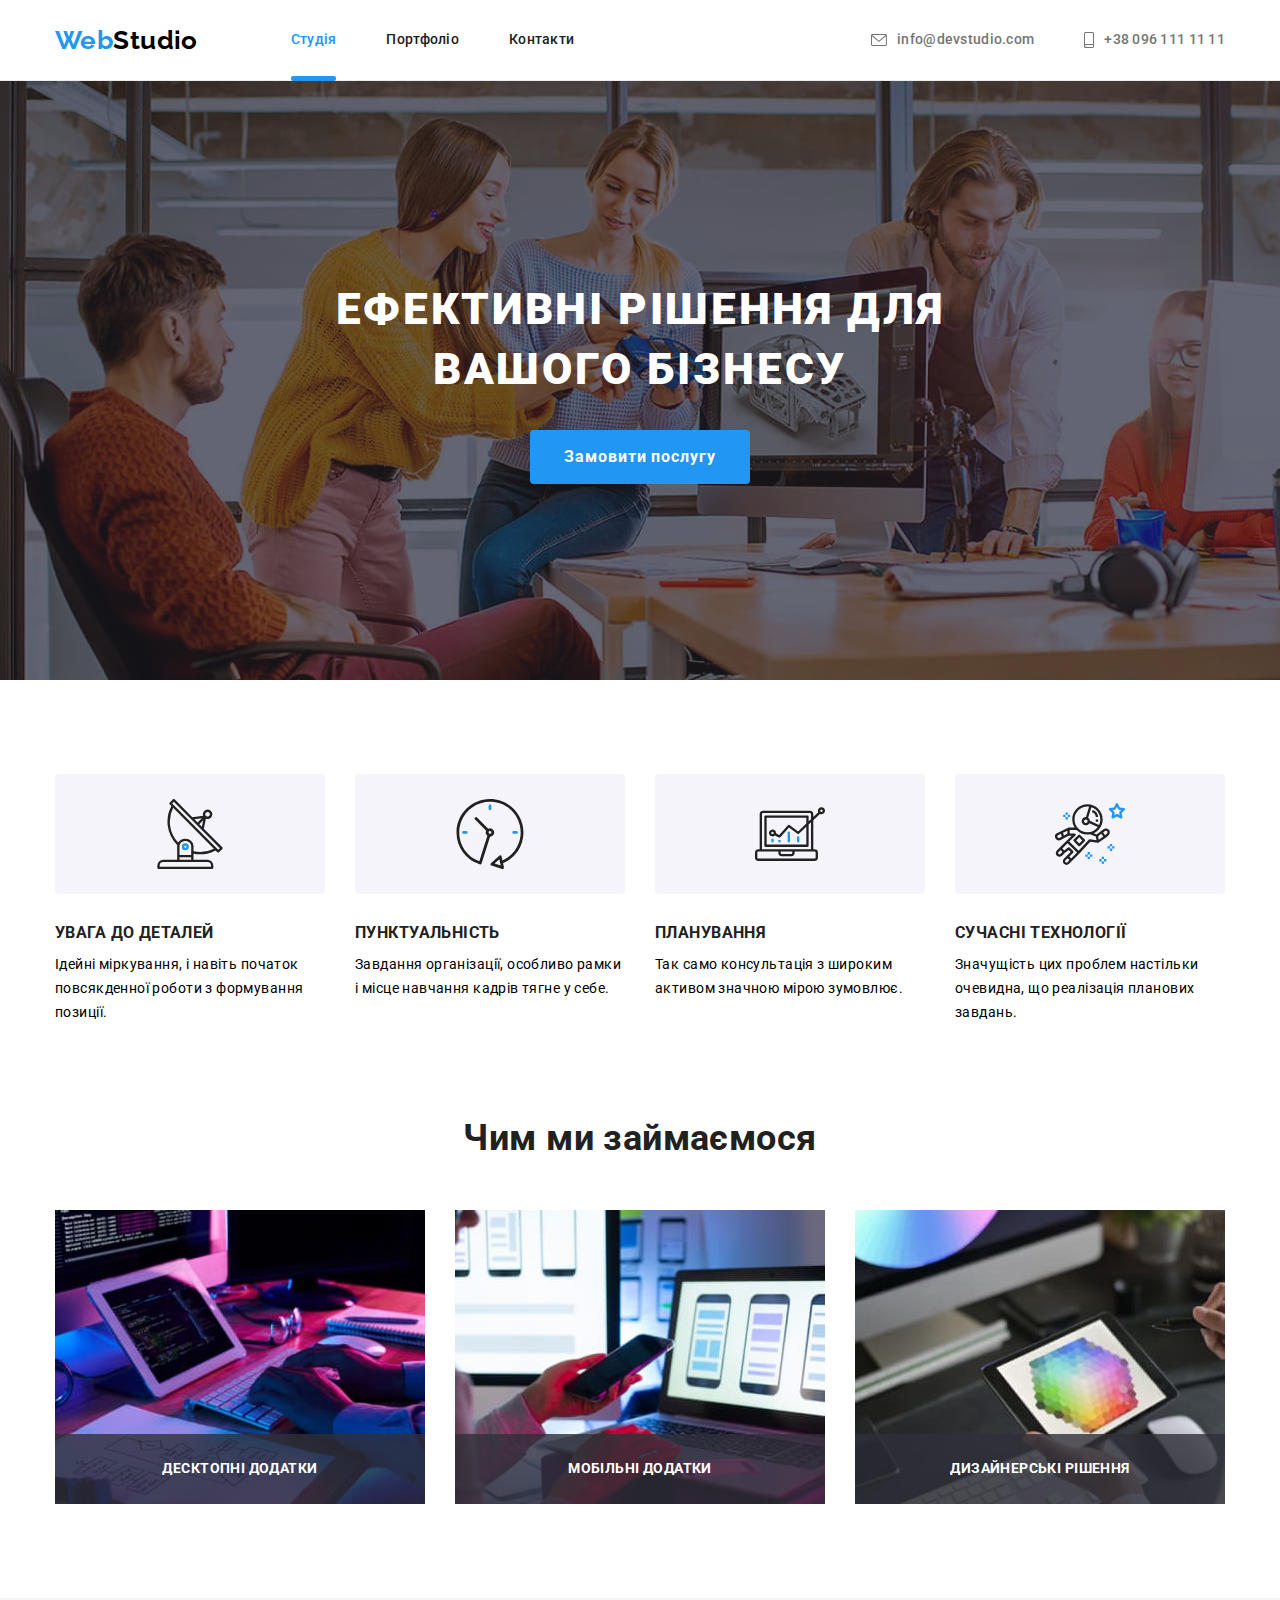
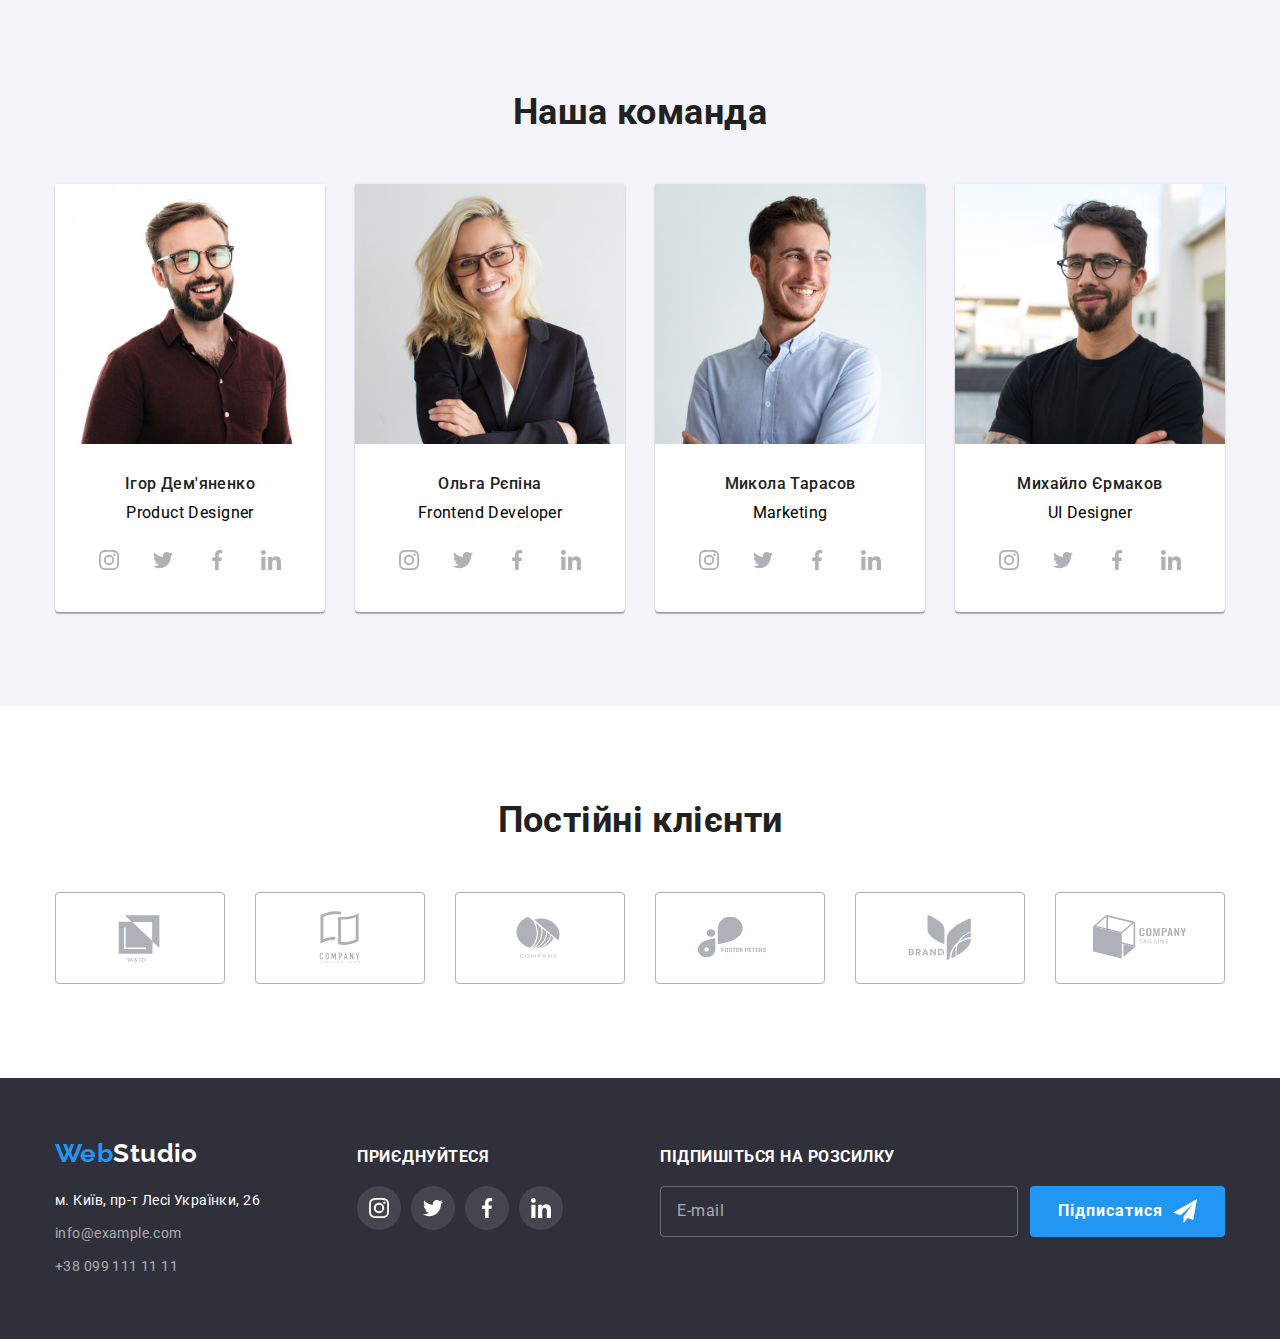
==== commit e0524059: "Adds sass structure" ====
--- a/index.html
+++ b/index.html
@@ -15,7 +15,8 @@
       rel="stylesheet"
       href="https://cdnjs.cloudflare.com/ajax/libs/modern-normalize/1.1.0/modern-normalize.min.css"
     />
-    <link rel="stylesheet" href="./css/styles.css" />
+    <!-- <link rel="stylesheet" href="./css/styles.css" /> -->
+    <link rel="stylesheet" href="./css/main.min.css">
   </head>
 
   <body>
--- a/css/styles.css
+++ b/css/styles.css
@@ -235,10 +235,9 @@
   color: var(--tertiary-text-color);
   background-color: var(--accent-color);
 
-  border: transparent;
+  border-color: transparent;
   border-radius: 4px;
   display: inline-block;
-  height: 50px;
   padding: 10px 32px;
   transition: background-color var(--transform-duration) var(--time-function),
     box-shadow var(--transform-duration) var(--time-function);
@@ -247,7 +246,6 @@
 .hero-button:focus {
   background-color: var(--secondary-accent-color);
   box-shadow: 0px 4px 4px rgba(0, 0, 0, 0.15);
-  border-radius: 4px;
 }
 /* -------------------------Features ------------------------*/
 .features > .list {
@@ -480,16 +478,14 @@
   color: rgba(255, 255, 255, 0.6);
 }
 .form-button {
-  height: 50px;
   padding: 10px 28px;
   background-color: var(--accent-color);
-  box-shadow: 0px 4px 4px rgba(0, 0, 0, 0.15);
   border-radius: 4px;
   font-weight: 700;
   font-size: 16px;
   line-height: 1.88;
   letter-spacing: 0.06em;
-  border: none;
+  border: transparent;
   color: var(--tertiary-text-color);
   fill: currentColor;
   display: flex;
@@ -503,6 +499,7 @@
 .form-button:hover,
 .form-button:focus {
   background-color: var(--secondary-accent-color);
+  box-shadow: 0px 4px 4px rgba(0, 0, 0, 0.15);
 }
 
 /* -------------------------Portfolio page ------------------------*/
@@ -753,7 +750,6 @@
 .modal-form-button {
   padding: 10px 52px;
   background-color: var(--accent-color);
-  box-shadow: 0px 4px 4px rgba(0, 0, 0, 0.15);
   border-radius: 4px;
   border-color: transparent;
   font-weight: 700;
@@ -770,6 +766,7 @@
 .modal-form-button:hover,
 .modal-form-button:focus {
   background-color: var(--secondary-accent-color);
+  box-shadow: 0px 4px 4px rgba(0, 0, 0, 0.15);
 }
 .policy-checkbox {
   display: inline-block;
--- a/css/main.min.css
+++ b/css/main.min.css
@@ -0,0 +1 @@
+.policy-icon,.modal-checkbox-label,.close-button,.member-soc-link,.thumb{display:-webkit-box;display:-ms-flexbox;display:flex;-webkit-box-align:center;-ms-flex-align:center;align-items:center;-webkit-box-pack:center;-ms-flex-pack:center;justify-content:center}body{font-family:Roboto,sans-serif;font-size:14px;letter-spacing:.03em;color:var(--primary-text-color);background-color:var(--main-bg-color)}button{cursor:pointer;line-height:1.62}ul,li,h1,h2,h3,p{padding:0;margin:0}.list{list-style:none}.link{text-decoration:none}.container{width:1200px;padding-left:15px;padding-right:15px;margin:0 auto}.section{padding-top:94px;padding-bottom:94px}.section-title{font-weight:700;font-size:36px;line-height:1.16;text-align:center;color:#212121;margin-bottom:50px}.thumb{max-width:270px;height:120px;background:#f5f4fa;border-radius:4px;margin-bottom:30px}.vis-hidden{position:absolute;width:1px;height:1px;margin:-1px;border:0;padding:0;white-space:nowrap;-webkit-clip-path:inset(100%);clip-path:inset(100%);clip:rect(0 0 0 0);overflow:hidden}.header{position:fixed;top:0;z-index:1;width:100%;border-bottom:1px solid #ececec;background-color:#fff}.header .main-nav{display:-webkit-box;display:-ms-flexbox;display:flex;-webkit-box-align:center;-ms-flex-align:center;align-items:center}.navigation{display:-webkit-box;display:-ms-flexbox;display:flex;-webkit-box-align:center;-ms-flex-align:center;align-items:center}.site-nav{display:-webkit-box;display:-ms-flexbox;display:flex;margin-left:93px}.site-nav .item:not(:last-child){margin-right:50px}.site-nav .link{font-weight:500;line-height:1.14;letter-spacing:.02em;color:#212121;display:block;padding-top:32px;padding-bottom:32px;position:relative;-webkit-transition:color 250ms cubic-bezier(0.4, 0, 0.2, 1);transition:color 250ms cubic-bezier(0.4, 0, 0.2, 1)}.site-nav .link:hover,.site-nav .link:focus,.link.current{color:#2196f3}.link.current::after{position:absolute;bottom:0;left:0;content:"";background-color:#2196f3;border-radius:2px;width:100%;height:5px;margin-bottom:-1px}.contacts{display:-webkit-box;display:-ms-flexbox;display:flex;margin-left:auto}.contacts>.contact-item+.contact-item{margin-left:50px}.contacts .contact-link{font-weight:500;line-height:1.14;letter-spacing:.02em;color:#757575;fill:currentColor;display:-webkit-box;display:-ms-flexbox;display:flex;-webkit-box-align:center;-ms-flex-align:center;align-items:center;padding-top:32px;padding-bottom:32px;-webkit-transition:color 250ms cubic-bezier(0.4, 0, 0.2, 1);transition:color 250ms cubic-bezier(0.4, 0, 0.2, 1)}.contact-link:hover,.contact-link:focus{color:#2196f3}.contact-icon{margin-right:10px}.logo{font-family:Raleway,sans-serif;font-weight:700;font-size:26px;line-height:1.19;text-decoration:none}.logo-color-1{color:#2196f3}.logo-color-2{color:#000}.logo-color-3{color:#fff}.hero{background-color:#c4c4c4;height:600px;max-width:1600px;background-image:-webkit-gradient(linear, left top, left bottom, from(rgba(47, 48, 58, 0.4)), to(rgba(47, 48, 58, 0.4))),url(../images/hero-image.jpg);background-image:linear-gradient(rgba(47, 48, 58, 0.4), rgba(47, 48, 58, 0.4)),url(../images/hero-image.jpg);background-repeat:no-repeat;background-size:cover;text-align:center;padding-top:200px;padding-bottom:200px;margin-left:auto;margin-right:auto;margin-top:80px}.hero-title{font-weight:900;font-size:44px;line-height:1.36;letter-spacing:.06em;text-transform:uppercase;color:#fff;margin-bottom:30px;max-width:696px;margin-left:auto;margin-right:auto}.hero-button{font-weight:700;font-size:16px;line-height:1.88;letter-spacing:.06em;color:#fff;background-color:#2196f3;border-color:rgba(0,0,0,0);border-radius:4px;display:inline-block;padding:10px 32px;-webkit-transition:background-color 250ms cubic-bezier(0.4, 0, 0.2, 1),-webkit-box-shadow 250ms cubic-bezier(0.4, 0, 0.2, 1);transition:background-color 250ms cubic-bezier(0.4, 0, 0.2, 1),-webkit-box-shadow 250ms cubic-bezier(0.4, 0, 0.2, 1);transition:background-color 250ms cubic-bezier(0.4, 0, 0.2, 1),box-shadow 250ms cubic-bezier(0.4, 0, 0.2, 1);transition:background-color 250ms cubic-bezier(0.4, 0, 0.2, 1),box-shadow 250ms cubic-bezier(0.4, 0, 0.2, 1),-webkit-box-shadow 250ms cubic-bezier(0.4, 0, 0.2, 1)}.hero-button:hover,.hero-button:focus{background-color:#188ce8;-webkit-box-shadow:0px 4px 4px rgba(0,0,0,.15);box-shadow:0px 4px 4px rgba(0,0,0,.15)}.features>.list{display:-webkit-box;display:-ms-flexbox;display:flex}.features>.item{width:270px}.features>.item:not(:last-child){margin-right:30px}.features .title{font-weight:700;line-height:1.14;text-transform:uppercase;color:#212121;margin-bottom:10px}.features .text{line-height:1.71}.section.ocupation{padding-top:0}.ocupation.list{display:-webkit-box;display:-ms-flexbox;display:flex}.ocupation-item{width:calc((100% - 60px)/3);position:relative}.ocupation-name{position:absolute;bottom:0;width:100%;height:70px;background:rgba(47,48,58,.8)}.ocupation-text{display:block;margin:27px auto;font-weight:700;line-height:1.14;text-align:center;text-transform:uppercase;color:#fff}.ocupation img{display:block}.ocupation li:not(:last-child){margin-right:30px}.team.section{background-color:#f5f4fa}.team.list{display:-webkit-box;display:-ms-flexbox;display:flex}.team-card img{display:block}.team-card{width:270px;background-color:#fff;-webkit-box-shadow:0px 1px 3px rgba(0,0,0,.12),0px 1px 1px rgba(0,0,0,.14),0px 2px 1px rgba(0,0,0,.2);box-shadow:0px 1px 3px rgba(0,0,0,.12),0px 1px 1px rgba(0,0,0,.14),0px 2px 1px rgba(0,0,0,.2);border-radius:0px 0px 4px 4px}.team-card:not(:last-child){margin-right:30px}.team-member{padding:30px 32px}.team .title{font-weight:500;font-size:16px;line-height:1.19;text-align:center;color:#212121;margin-bottom:10px}.team .position{font-size:16px;line-height:1.19;text-align:center;margin-bottom:16px}.member-soc{display:-webkit-box;display:-ms-flexbox;display:flex;-webkit-box-pack:center;-ms-flex-pack:center;justify-content:center;gap:10px}.member-soc-link{width:44px;height:44px;border-radius:50%;color:#afb1b8;fill:currentColor;-webkit-transition:color 250ms cubic-bezier(0.4, 0, 0.2, 1),background-color 250ms cubic-bezier(0.4, 0, 0.2, 1);transition:color 250ms cubic-bezier(0.4, 0, 0.2, 1),background-color 250ms cubic-bezier(0.4, 0, 0.2, 1)}.member-soc-link:hover,.member-soc-link:focus{background-color:#2196f3;color:#fff}.logo-list{max-width:1170px;display:-webkit-box;display:-ms-flexbox;display:flex;-webkit-box-pack:justify;-ms-flex-pack:justify;justify-content:space-between}.logo-link{width:170px;height:92px;display:-webkit-box;display:-ms-flexbox;display:flex;-webkit-box-pack:center;-ms-flex-pack:center;justify-content:center;-webkit-box-align:center;-ms-flex-align:center;align-items:center;border:1px solid #afb1b8;border-radius:4px;color:#afb1b8;fill:currentColor;-webkit-transition:border-color 250ms cubic-bezier(0.4, 0, 0.2, 1),color 250ms cubic-bezier(0.4, 0, 0.2, 1);transition:border-color 250ms cubic-bezier(0.4, 0, 0.2, 1),color 250ms cubic-bezier(0.4, 0, 0.2, 1)}.logo-link:hover,.logo-link:focus{border-color:#2196f3;color:#2196f3}.footer{background-color:#2f303a;padding-top:60px;padding-bottom:60px}.footer-container{display:-webkit-box;display:-ms-flexbox;display:flex;-webkit-box-align:baseline;-ms-flex-align:baseline;align-items:baseline;-webkit-box-pack:justify;-ms-flex-pack:justify;justify-content:space-between}.address{font-style:normal;margin-top:20px}.address-item:not(:last-child){margin-bottom:9px}.footer-address{line-height:1.71;color:#fff;-webkit-transition:color 250ms cubic-bezier(0.4, 0, 0.2, 1);transition:color 250ms cubic-bezier(0.4, 0, 0.2, 1)}.footer-contact{line-height:1.71;color:rgba(255,255,255,.6);-webkit-transition:color 250ms cubic-bezier(0.4, 0, 0.2, 1);transition:color 250ms cubic-bezier(0.4, 0, 0.2, 1)}.footer-address:hover,.footer-address:focus,.footer-contact:hover,.footer-contact:focus{color:#2196f3}.footer-title{font-weight:700;line-height:1.14;letter-spacing:.03em;text-transform:uppercase;color:#fff;margin-bottom:20px}.footer-soc{display:-webkit-box;display:-ms-flexbox;display:flex;-webkit-box-pack:center;-ms-flex-pack:center;justify-content:center;gap:10px}.footer-soc-link{width:44px;height:44px;border-radius:50%;display:-webkit-box;display:-ms-flexbox;display:flex;-webkit-box-pack:center;-ms-flex-pack:center;justify-content:center;-webkit-box-align:center;-ms-flex-align:center;align-items:center;background-color:rgba(255,255,255,.1);color:#fff;fill:currentColor;-webkit-transition:background-color 250ms cubic-bezier(0.4, 0, 0.2, 1);transition:background-color 250ms cubic-bezier(0.4, 0, 0.2, 1)}.footer-soc-link:hover,.footer-soc-link:focus{background-color:#2196f3}.footer-form{display:-webkit-box;display:-ms-flexbox;display:flex}.mailing-input{width:358px;border:1px solid rgba(255,255,255,.3);border-radius:4px;background-color:rgba(0,0,0,0);margin-right:12px;padding-left:16px}.mailing-input:focus{background-color:#fff;outline:rgba(0,0,0,0)}.mailing-input::-webkit-input-placeholder{font-weight:400;font-size:16px;line-height:1.25;letter-spacing:.03em;padding-top:15px;padding-bottom:15px;color:rgba(255,255,255,.6)}.mailing-input::-moz-placeholder{font-weight:400;font-size:16px;line-height:1.25;letter-spacing:.03em;padding-top:15px;padding-bottom:15px;color:rgba(255,255,255,.6)}.mailing-input:-ms-input-placeholder{font-weight:400;font-size:16px;line-height:1.25;letter-spacing:.03em;padding-top:15px;padding-bottom:15px;color:rgba(255,255,255,.6)}.mailing-input::-ms-input-placeholder{font-weight:400;font-size:16px;line-height:1.25;letter-spacing:.03em;padding-top:15px;padding-bottom:15px;color:rgba(255,255,255,.6)}.mailing-input::placeholder{font-weight:400;font-size:16px;line-height:1.25;letter-spacing:.03em;padding-top:15px;padding-bottom:15px;color:rgba(255,255,255,.6)}.form-button{padding:10px 28px;background-color:#2196f3;border-radius:4px;font-weight:700;font-size:16px;line-height:1.88;letter-spacing:.06em;border:rgba(0,0,0,0);color:#fff;fill:currentColor;display:-webkit-box;display:-ms-flexbox;display:flex;-webkit-box-align:center;-ms-flex-align:center;align-items:center;-webkit-transition:background-color 250ms cubic-bezier(0.4, 0, 0.2, 1),-webkit-box-shadow 250ms cubic-bezier(0.4, 0, 0.2, 1);transition:background-color 250ms cubic-bezier(0.4, 0, 0.2, 1),-webkit-box-shadow 250ms cubic-bezier(0.4, 0, 0.2, 1);transition:background-color 250ms cubic-bezier(0.4, 0, 0.2, 1),box-shadow 250ms cubic-bezier(0.4, 0, 0.2, 1);transition:background-color 250ms cubic-bezier(0.4, 0, 0.2, 1),box-shadow 250ms cubic-bezier(0.4, 0, 0.2, 1),-webkit-box-shadow 250ms cubic-bezier(0.4, 0, 0.2, 1)}.form-button-icon{margin-left:10px}.form-button:hover,.form-button:focus{background-color:#188ce8;-webkit-box-shadow:0px 4px 4px rgba(0,0,0,.15);box-shadow:0px 4px 4px rgba(0,0,0,.15)}.backdrop{position:fixed;top:0;left:0;z-index:100;width:100%;height:100vh;opacity:1;-webkit-transition:opacity 250ms cubic-bezier(0.4, 0, 0.2, 1);transition:opacity 250ms cubic-bezier(0.4, 0, 0.2, 1);background-color:rgba(0,0,0,.2)}.backdrop.is-hidden{opacity:0;pointer-events:none}.backdrop.is-hidden .modal{-webkit-transform:translate(-50%, -50%) scale(0.9);transform:translate(-50%, -50%) scale(0.9)}.modal{position:absolute;top:50%;left:50%;-webkit-transform:translate(-50%, -50%) scale(1);transform:translate(-50%, -50%) scale(1);-webkit-transition:-webkit-transform 250ms cubic-bezier(0.4, 0, 0.2, 1);transition:-webkit-transform 250ms cubic-bezier(0.4, 0, 0.2, 1);transition:transform 250ms cubic-bezier(0.4, 0, 0.2, 1);transition:transform 250ms cubic-bezier(0.4, 0, 0.2, 1), -webkit-transform 250ms cubic-bezier(0.4, 0, 0.2, 1);width:528px;min-height:581px;padding:40px;background:#fff;-webkit-box-shadow:0px 1px 3px rgba(0,0,0,.12),0px 1px 1px rgba(0,0,0,.14),0px 2px 1px rgba(0,0,0,.2);box-shadow:0px 1px 3px rgba(0,0,0,.12),0px 1px 1px rgba(0,0,0,.14),0px 2px 1px rgba(0,0,0,.2);border-radius:4px}.close-button{position:absolute;top:8px;right:8px;width:30px;height:30px;border-radius:50%;background-color:#fff;border:1px solid rgba(0,0,0,.1);fill:currentColor}.close-button:hover,.close-button:focus{color:#2196f3}.modal-title{font-weight:700;font-size:20px;line-height:1.15;text-align:center;letter-spacing:.03em;color:#212121;margin-bottom:12px}.form-field{width:100%;margin-bottom:10px}.form-field:last-of-type{margin-bottom:20px}.modal-form-label{display:block;margin-bottom:4px;font-weight:400;font-size:12px;line-height:1.17;letter-spacing:.01em;color:#757575}.input-wrap{position:relative}.modal-form-input{width:100%;height:40px;border:1px solid rgba(33,33,33,.2);border-radius:4px;padding-left:42px;-webkit-transition:color 250ms cubic-bezier(0.4, 0, 0.2, 1),border-color 250ms cubic-bezier(0.4, 0, 0.2, 1);transition:color 250ms cubic-bezier(0.4, 0, 0.2, 1),border-color 250ms cubic-bezier(0.4, 0, 0.2, 1)}.modal-form-input:focus{outline:rgba(0,0,0,0);border:1px solid #2196f3}.modal-input-icon{position:absolute;left:12px;bottom:11px;-webkit-transition:fill 250ms cubic-bezier(0.4, 0, 0.2, 1);transition:fill 250ms cubic-bezier(0.4, 0, 0.2, 1)}.modal-form-input:focus+.modal-input-icon{fill:#2196f3}.form-user-comment{width:100%;height:120px;resize:none;border:1px solid rgba(33,33,33,.2);border-radius:4px;padding:12px 16px;-webkit-transition:color 250ms cubic-bezier(0.4, 0, 0.2, 1),border-color 250ms cubic-bezier(0.4, 0, 0.2, 1);transition:color 250ms cubic-bezier(0.4, 0, 0.2, 1),border-color 250ms cubic-bezier(0.4, 0, 0.2, 1)}.form-user-comment:focus{outline:rgba(0,0,0,0);border:1px solid #2196f3}.form-user-comment::-webkit-input-placeholder{font-weight:400;font-size:12px;line-height:1.17;letter-spacing:.01em;color:rgba(117,117,117,.5)}.form-user-comment::-moz-placeholder{font-weight:400;font-size:12px;line-height:1.17;letter-spacing:.01em;color:rgba(117,117,117,.5)}.form-user-comment:-ms-input-placeholder{font-weight:400;font-size:12px;line-height:1.17;letter-spacing:.01em;color:rgba(117,117,117,.5)}.form-user-comment::-ms-input-placeholder{font-weight:400;font-size:12px;line-height:1.17;letter-spacing:.01em;color:rgba(117,117,117,.5)}.form-user-comment::placeholder{font-weight:400;font-size:12px;line-height:1.17;letter-spacing:.01em;color:rgba(117,117,117,.5)}.modal-form-checkbox{margin-right:8px}.modal-checkbox-label{font-weight:400;font-size:14px;line-height:1.71;letter-spacing:.03em;color:#757575;margin-bottom:30px}.modal-checkbox-link{text-decoration:underline;color:#2196f3;margin-left:4px}.modal-form-button{padding:10px 52px;background-color:#2196f3;border-radius:4px;border-color:rgba(0,0,0,0);font-weight:700;font-size:16px;line-height:1.88;letter-spacing:.06em;color:#fff;display:block;margin-left:auto;margin-right:auto;-webkit-transition:background-color 250ms cubic-bezier(0.4, 0, 0.2, 1),-webkit-box-shadow 250ms cubic-bezier(0.4, 0, 0.2, 1);transition:background-color 250ms cubic-bezier(0.4, 0, 0.2, 1),-webkit-box-shadow 250ms cubic-bezier(0.4, 0, 0.2, 1);transition:background-color 250ms cubic-bezier(0.4, 0, 0.2, 1),box-shadow 250ms cubic-bezier(0.4, 0, 0.2, 1);transition:background-color 250ms cubic-bezier(0.4, 0, 0.2, 1),box-shadow 250ms cubic-bezier(0.4, 0, 0.2, 1),-webkit-box-shadow 250ms cubic-bezier(0.4, 0, 0.2, 1)}.modal-form-button:hover,.modal-form-button:focus{background-color:#188ce8;-webkit-box-shadow:0px 4px 4px rgba(0,0,0,.15);box-shadow:0px 4px 4px rgba(0,0,0,.15)}.policy-checkbox{display:inline-block}.policy-icon{width:16px;height:15px;background-size:contain;background-repeat:no-repeat;fill:rgba(0,0,0,0);border:2px solid #212121;border-radius:4px;margin-right:8px;-webkit-transition:background-color 250ms cubic-bezier(0.4, 0, 0.2, 1),border-color 250ms cubic-bezier(0.4, 0, 0.2, 1),fill 250ms cubic-bezier(0.4, 0, 0.2, 1);transition:background-color 250ms cubic-bezier(0.4, 0, 0.2, 1),border-color 250ms cubic-bezier(0.4, 0, 0.2, 1),fill 250ms cubic-bezier(0.4, 0, 0.2, 1)}.policy-checkbox:checked+.policy-icon{fill:#fff;background-color:#2196f3;border-color:#2196f3;outline:rgba(0,0,0,0)}.policy-checkbox:focus+.policy-icon{border-color:#2196f3}.section.portfolio{margin-top:80px}.list.button-list{margin-bottom:50px;text-align:center}.button-list>li{display:inline-block}.button-item:not(last-child){margin-right:8px}.portfolio-button{font-weight:500;font-size:16px;text-align:center;color:#212121;background-color:#f5f4fa;border-radius:4px;border:rgba(0,0,0,0);padding:6px 22px;-webkit-transition:color 250ms cubic-bezier(0.4, 0, 0.2, 1),background-color 250ms cubic-bezier(0.4, 0, 0.2, 1),-webkit-box-shadow 250ms cubic-bezier(0.4, 0, 0.2, 1);transition:color 250ms cubic-bezier(0.4, 0, 0.2, 1),background-color 250ms cubic-bezier(0.4, 0, 0.2, 1),-webkit-box-shadow 250ms cubic-bezier(0.4, 0, 0.2, 1);transition:color 250ms cubic-bezier(0.4, 0, 0.2, 1),background-color 250ms cubic-bezier(0.4, 0, 0.2, 1),box-shadow 250ms cubic-bezier(0.4, 0, 0.2, 1);transition:color 250ms cubic-bezier(0.4, 0, 0.2, 1),background-color 250ms cubic-bezier(0.4, 0, 0.2, 1),box-shadow 250ms cubic-bezier(0.4, 0, 0.2, 1),-webkit-box-shadow 250ms cubic-bezier(0.4, 0, 0.2, 1)}.portfolio-button:hover,.portfolio-button:focus,.portfolio-button.current{color:#fff;background-color:#2196f3;-webkit-box-shadow:0px 4px 4px rgba(0,0,0,.15);box-shadow:0px 4px 4px rgba(0,0,0,.15)}.portfolio.list{display:-webkit-box;display:-ms-flexbox;display:flex;-ms-flex-wrap:wrap;flex-wrap:wrap;gap:30px}.portfolio-item{width:370px;-webkit-transition:-webkit-box-shadow 250ms cubic-bezier(0.4, 0, 0.2, 1);transition:-webkit-box-shadow 250ms cubic-bezier(0.4, 0, 0.2, 1);transition:box-shadow 250ms cubic-bezier(0.4, 0, 0.2, 1);transition:box-shadow 250ms cubic-bezier(0.4, 0, 0.2, 1), -webkit-box-shadow 250ms cubic-bezier(0.4, 0, 0.2, 1)}.portfolio-item:hover,.portfolio-item:focus{-webkit-box-shadow:0px 1px 1px rgba(0,0,0,.12),0px 4px 4px rgba(0,0,0,.06),1px 4px 6px rgba(0,0,0,.16);box-shadow:0px 1px 1px rgba(0,0,0,.12),0px 4px 4px rgba(0,0,0,.06),1px 4px 6px rgba(0,0,0,.16)}.portfolio li:nth-child(n+7){margin-bottom:0}.portfolio img{display:block}.image-combo{position:relative;overflow:hidden}.image-description{position:absolute;bottom:-100%;width:100%;height:100%;background:rgba(33,150,243,.9);-webkit-transition:-webkit-transform 250ms cubic-bezier(0.4, 0, 0.2, 1);transition:-webkit-transform 250ms cubic-bezier(0.4, 0, 0.2, 1);transition:transform 250ms cubic-bezier(0.4, 0, 0.2, 1);transition:transform 250ms cubic-bezier(0.4, 0, 0.2, 1), -webkit-transform 250ms cubic-bezier(0.4, 0, 0.2, 1)}.portfolio-link:hover .image-description,.portfolio-link:focus .image-description{-webkit-transform:translateY(-100%);transform:translateY(-100%)}.image-description-text{margin:63px 24px;font-weight:400;font-size:18px;line-height:1.56;color:#fff}.portfolio-item .description{border-bottom:1px solid #eee;border-right:1px solid #eee;border-left:1px solid #eee;padding:20px 24px}.portfolio .title{font-weight:700;font-size:18px;line-height:2;letter-spacing:.06em;color:#212121;margin-bottom:4px}.portfolio .type{font-size:16px;line-height:1.87;color:#757575}/*# sourceMappingURL=main.min.css.map */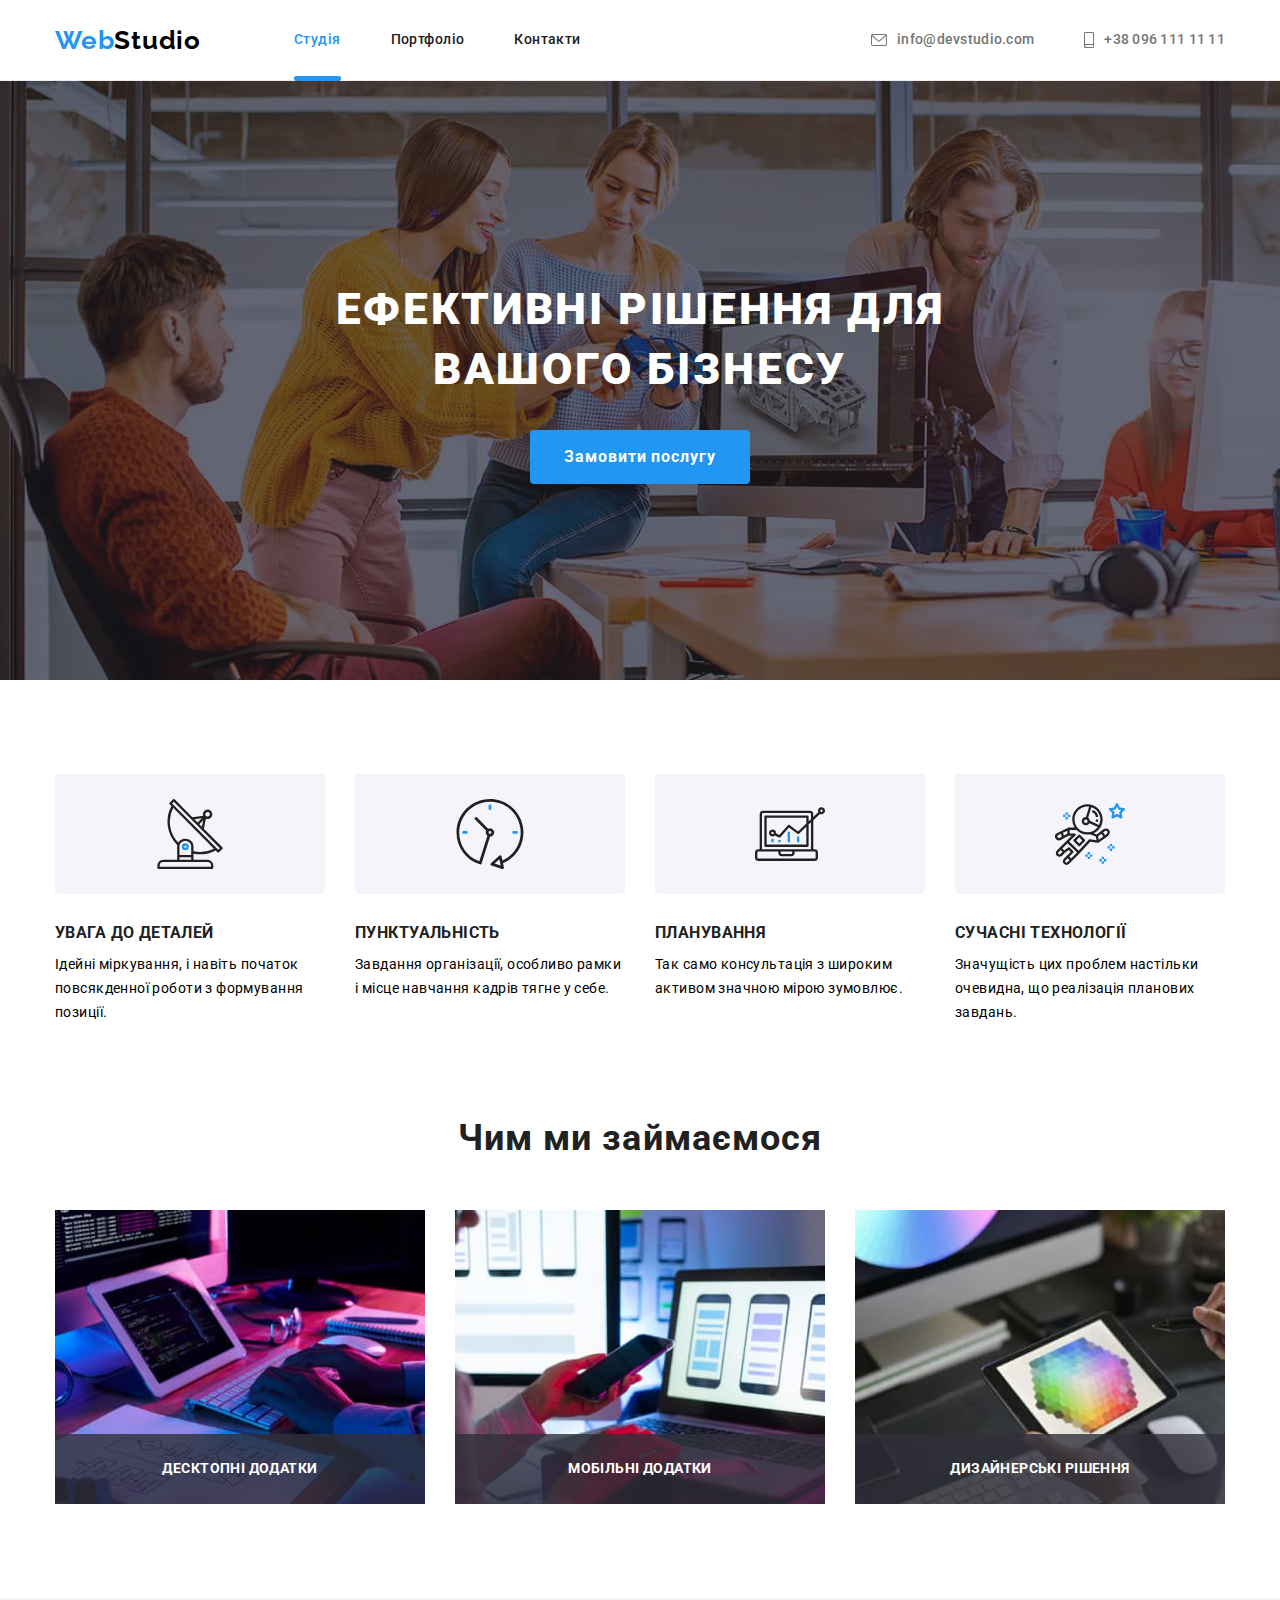
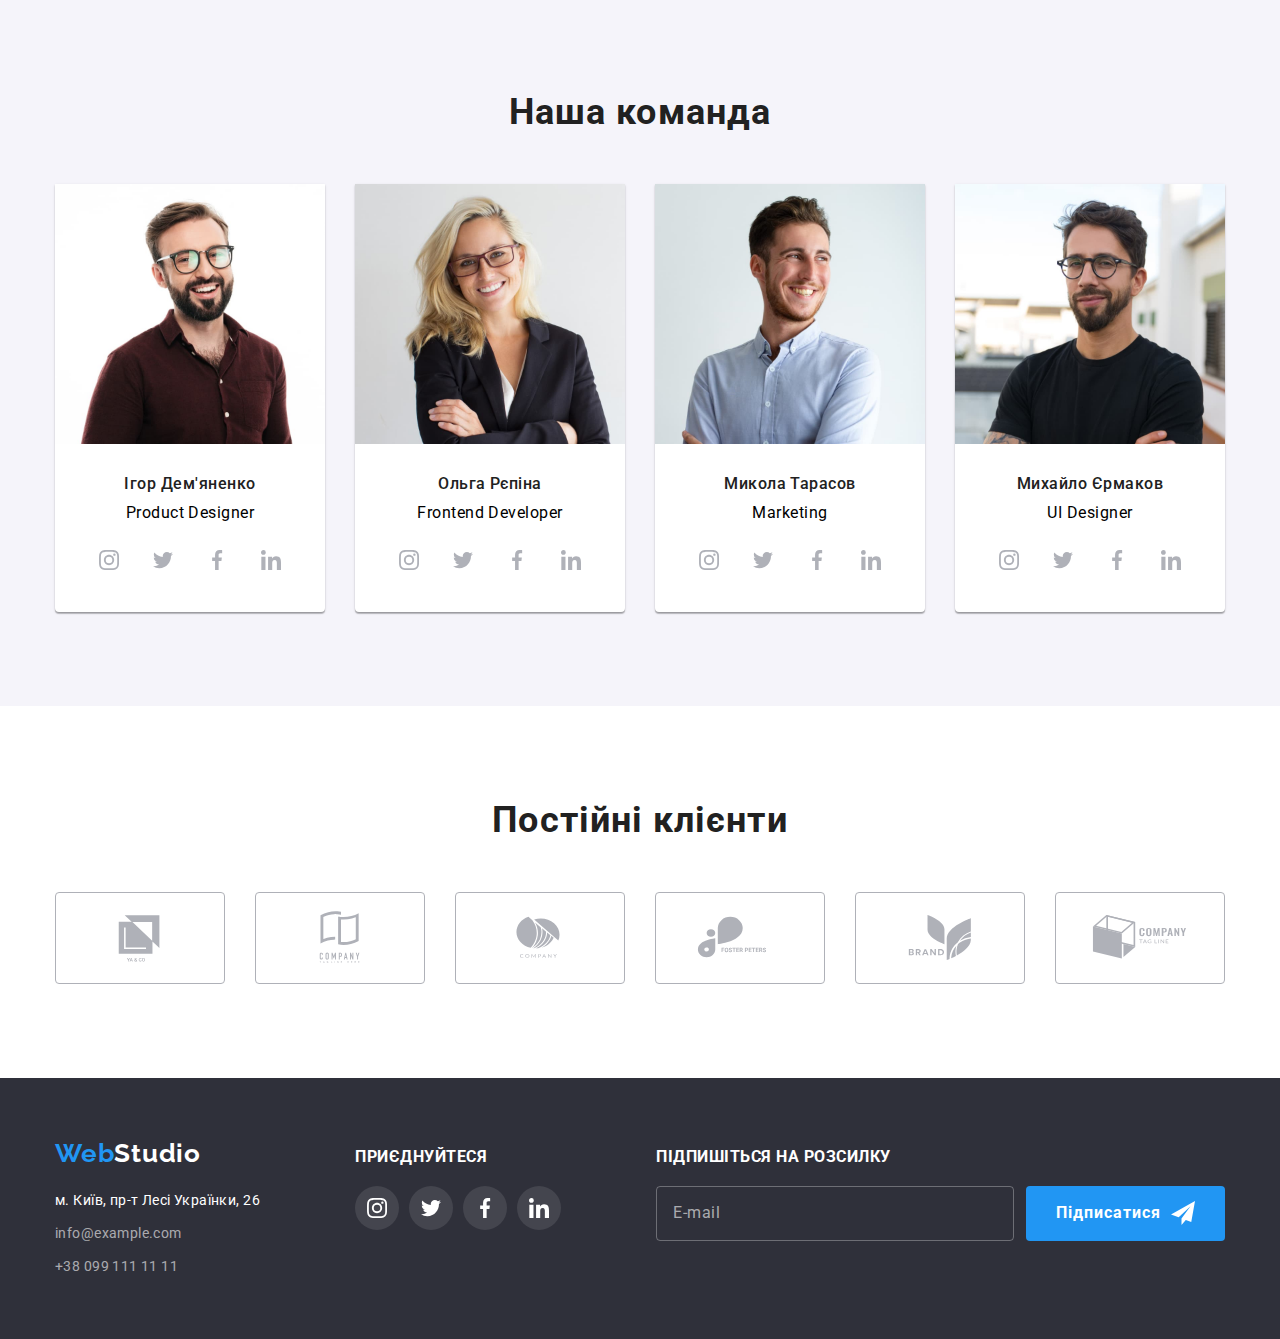
==== commit 089f562d: "Optimizes scss" ====
--- a/index.html
+++ b/index.html
@@ -23,34 +23,34 @@
     <header class="header">
       <div class="container main-nav">
         <nav class="navigation">
-          <a lang="en" href="./index.html" class="logo"
-            ><span class="logo-color-1">Web</span
-            ><span class="logo-color-2">Studio</span></a
+          <a lang="en" href="./index.html" class="header__logo logo"
+            ><span class="logo--color-main">Web</span
+            ><span class="logo--color-dark">Studio</span></a
           >
           <ul class="site-nav list">
-            <li class="item">
-              <a href="./index.html" class="link current">Студія</a>
-            </li>
-            <li class="item">
-              <a href="./portfolio.html" class="link">Портфоліо</a>
-            </li>
-            <li class="item"><a href="#" class="link">Контакти</a></li>
+            <li class="site-nav__item">
+              <a href="./index.html" class="site-nav__link link current">Студія</a>
+            </li>
+            <li class="site-nav__item">
+              <a href="./portfolio.html" class="site-nav__link link">Портфоліо</a>
+            </li>
+            <li class="site-nav__item"><a href="#" class="site-nav__link link">Контакти</a></li>
           </ul>
         </nav>
-        <ul class="contacts list">
-          <li class="contact-item">
+        <ul class="contact list">
+          <li class="contact__item">
             <a
               lang="en"
               href="mailto:info@devstudio.com"
-              class="contact-link link"
-              ><svg class="contact-icon" width="16" height="12">
+              class="contact__link link"
+              ><svg class="contact__icon" width="16" height="12">
                 <use href="./images/icons.svg#icon-envelope"></use></svg
               >info@devstudio.com</a
             >
           </li>
-          <li class="contact-item">
-            <a href="tel:+380961111111" class="contact-link link"
-              ><svg class="contact-icon" width="10" height="16">
+          <li class="contact__item">
+            <a href="tel:+380961111111" class="contact__link link"
+              ><svg class="contact__icon" width="10" height="16">
                 <use href="./images/icons.svg#icon-smartphone"></use></svg
               >+38 096 111 11 11</a
             >
@@ -59,61 +59,61 @@
       </div>
     </header>
     <main>
-      <section class="hero">
+      <section class="hero hero--mg">
         <div class="container">
-          <h1 class="hero-title">Ефективні рішення для вашого бізнесу</h1>
-          <button type="button" class="hero-button" data-modal-open>
+          <h1 class="hero__title hero__title--mg">Ефективні рішення для вашого бізнесу</h1>
+          <button type="button" class="hero__button button" data-modal-open>
             Замовити послугу
           </button>
         </div>
       </section>
       <section class="section features">
         <div class="container features">
-          <h2 class="section-title vis-hidden">Переваги</h2>
-          <ul class="features list">
-            <li class="item">
-              <div class="thumb">
-                <svg class="features-icon" width="70" height="70">
+          <h2 class="features__title section-title vis-hidden">Переваги</h2>
+          <ul class="pros-list list">
+            <li class="pros-list__item">
+              <div class="pros-list__thumb thumb">
+                <svg class="pros-list__icon" width="70" height="70">
                   <use href="./images/icons.svg#icon-antenna"></use>
                 </svg>
               </div>
-              <h3 class="title">Увага до деталей</h3>
-              <p class="text">
+              <h3 class="pros-list__title">Увага до деталей</h3>
+              <p class="pros-list__text">
                 Ідейні міркування, і навіть початок повсякденної роботи з
                 формування позиції.
               </p>
             </li>
-            <li class="item">
-              <div class="thumb">
-                <svg class="features-icon" width="70" height="70">
+            <li class="pros-list__item">
+              <div class="pros-list__thumb thumb">
+                <svg class="pros-list__icon" width="70" height="70">
                   <use href="./images/icons.svg#icon-clock"></use>
                 </svg>
               </div>
-              <h3 class="title">Пунктуальність</h3>
-              <p class="text">
+              <h3 class="pros-list__title">Пунктуальність</h3>
+              <p class="pros-list__text">
                 Завдання організації, особливо рамки і місце навчання кадрів
                 тягне у себе.
               </p>
             </li>
-            <li class="item">
-              <div class="thumb">
-                <svg class="features-icon" width="70" height="70">
+            <li class="pros-list__item">
+              <div class="pros-list__thumb thumb">
+                <svg class="pros-list__icon" width="70" height="70">
                   <use href="./images/icons.svg#icon-diagram"></use>
                 </svg>
               </div>
-              <h3 class="title">Планування</h3>
-              <p class="text">
+              <h3 class="pros-list__title">Планування</h3>
+              <p class="pros-list__text">
                 Так само консультація з широким активом значною мірою зумовлює.
               </p>
             </li>
-            <li class="item">
-              <div class="thumb">
-                <svg class="features-icon" width="70" height="70">
+            <li class="pros-list__item">
+              <div class="pros-list__thumb thumb">
+                <svg class="pros-list__icon" width="70" height="70">
                   <use href="./images/icons.svg#icon-astronaut"></use>
                 </svg>
               </div>
-              <h3 class="title">Сучасні технології</h3>
-              <p class="text">
+              <h3 class="pros-list__title">Сучасні технології</h3>
+              <p class="pros-list__text">
                 Значущість цих проблем настільки очевидна, що реалізація
                 планових завдань.
               </p>
@@ -123,36 +123,36 @@
       </section>
       <section class="section ocupation">
         <div class="container ocupation">
-          <h2 class="section-title">Чим ми займаємося</h2>
-          <ul class="ocupation list">
-            <li class="ocupation-item">
+          <h2 class="section-title ocupation__title">Чим ми займаємося</h2>
+          <ul class="ocupation__list list">
+            <li class="ocupation__item">
               <img
                 src="./images/photo-1.jpg"
                 alt="десктопні додатки"
                 width="370"
               />
-              <div class="ocupation-name">
-                <p class="ocupation-text">Десктопні додатки</p>
-              </div>
-            </li>
-            <li class="ocupation-item">
+              <div class="ocupation__name">
+                <p class="ocupation__text">Десктопні додатки</p>
+              </div>
+            </li>
+            <li class="ocupation__item">
               <img
                 src="./images/photo-2.jpg"
                 alt="мобільні додатки"
                 width="370"
               />
-              <div class="ocupation-name">
-                <p class="ocupation-text">Мобільні додатки</p>
-              </div>
-            </li>
-            <li class="ocupation-item">
+              <div class="ocupation__name">
+                <p class="ocupation__text">Мобільні додатки</p>
+              </div>
+            </li>
+            <li class="ocupation__item">
               <img
                 src="./images/photo-3.jpg"
                 alt="дизайнерські рішення"
                 width="370"
               />
-              <div class="ocupation-name">
-                <p class="ocupation-text">Дизайнерські рішення</p>
+              <div class="ocupation__name">
+                <p class="ocupation__text">Дизайнерські рішення</p>
               </div>
             </li>
           </ul>
@@ -160,158 +160,158 @@
       </section>
       <section class="team section">
         <div class="container">
-          <h2 class="section-title">Наша команда</h2>
-          <ul class="team list">
-            <li class="team-card">
+          <h2 class="section-title team__title">Наша команда</h2>
+          <ul class="member__list list">
+            <li class="member__card">
               <img
                 src="./images/team-card-1.jpg"
                 alt="Ігор Дем'яненко"
                 width="270"
               />
-              <div class="team-member">
-                <h3 class="title">Ігор Дем'яненко</h3>
-                <p lang="en" class="position">Product Designer</p>
-                <ul class="member-soc list">
-                  <li class="member-soc-item">
-                    <a href="#" class="member-soc-link link"
-                      ><svg class="member-soc-icon" width="20" height="20">
+              <div class="member__wrap">
+                <h3 class="member__title">Ігор Дем'яненко</h3>
+                <p lang="en" class="member__position">Product Designer</p>
+                <ul class="socials list">
+                  <li class="socials__item">
+                    <a href="#" class="socials__link socials__link--light-bg link"
+                      ><svg class="socials__icon" width="20" height="20">
                         <use
                           href="./images/icons.svg#icon-instagram"
                         ></use></svg
                     ></a>
                   </li>
-                  <li class="member-soc-item">
-                    <a href="#" class="member-soc-link link"
-                      ><svg class="member-soc-icon" width="20" height="20">
+                  <li class="socials__item">
+                    <a href="#" class="socials__link socials__link--light-bg link"
+                      ><svg class="socials__icon" width="20" height="20">
                         <use href="./images/icons.svg#icon-twitter"></use></svg
                     ></a>
                   </li>
-                  <li class="member-soc-item">
-                    <a href="#" class="member-soc-link link"
-                      ><svg class="member-soc-icon" width="20" height="20">
+                  <li class="socials__item">
+                    <a href="#" class="socials__link socials__link--light-bg link"
+                      ><svg class="socials__icon" width="20" height="20">
                         <use href="./images/icons.svg#icon-facebook"></use></svg
                     ></a>
                   </li>
-                  <li class="member-soc-item">
-                    <a href="#" class="member-soc-link link"
-                      ><svg class="member-soc-icon" width="20" height="20">
+                  <li class="socials__item">
+                    <a href="#" class="socials__link socials__link--light-bg link"
+                      ><svg class="socials__icon" width="20" height="20">
                         <use href="./images/icons.svg#icon-linkedin"></use></svg
                     ></a>
                   </li>
                 </ul>
               </div>
             </li>
-            <li class="team-card">
+            <li class="member__card">
               <img
                 src="./images/team-card-2.jpg"
                 alt="Ольга Рєпіна"
                 width="270"
               />
-              <div class="team-member">
-                <h3 class="title">Ольга Рєпіна</h3>
-                <p lang="en" class="position">Frontend Developer</p>
-                <ul class="member-soc list">
-                  <li class="member-soc-item">
-                    <a href="#" class="member-soc-link link"
-                      ><svg class="member-soc-icon" width="20" height="20">
+              <div class="member__wrap">
+                <h3 class="member__title">Ольга Рєпіна</h3>
+                <p lang="en" class="member__position">Frontend Developer</p>
+                <ul class="socials list">
+                  <li class="socials__item">
+                    <a href="#" class="socials__link socials__link--light-bg link"
+                      ><svg class="socials__icon" width="20" height="20">
                         <use
                           href="./images/icons.svg#icon-instagram"
                         ></use></svg
                     ></a>
                   </li>
-                  <li class="member-soc-item">
-                    <a href="#" class="member-soc-link link"
-                      ><svg class="member-soc-icon" width="20" height="20">
+                  <li class="socials__item">
+                    <a href="#" class="socials__link socials__link--light-bg link"
+                      ><svg class="socials__icon" width="20" height="20">
                         <use href="./images/icons.svg#icon-twitter"></use></svg
                     ></a>
                   </li>
-                  <li class="member-soc-item">
-                    <a href="#" class="member-soc-link link"
-                      ><svg class="member-soc-icon" width="20" height="20">
+                  <li class="socials__item">
+                    <a href="#" class="socials__link socials__link--light-bg link"
+                      ><svg class="socials__icon" width="20" height="20">
                         <use href="./images/icons.svg#icon-facebook"></use></svg
                     ></a>
                   </li>
-                  <li class="member-soc-item">
-                    <a href="#" class="member-soc-link link"
-                      ><svg class="member-soc-icon" width="20" height="20">
+                  <li class="socials__item">
+                    <a href="#" class="socials__link socials__link--light-bg link"
+                      ><svg class="socials__icon" width="20" height="20">
                         <use href="./images/icons.svg#icon-linkedin"></use></svg
                     ></a>
                   </li>
                 </ul>
               </div>
             </li>
-            <li class="team-card">
+            <li class="member__card">
               <img
                 src="./images/team-card-3.jpg"
                 alt="Микола Тарасов"
                 width="270"
               />
-              <div class="team-member">
-                <h3 class="title">Микола Тарасов</h3>
-                <p lang="en" class="position">Marketing</p>
-                <ul class="member-soc list">
-                  <li class="member-soc-item">
-                    <a href="#" class="member-soc-link link"
-                      ><svg class="member-soc-icon" width="20" height="20">
+              <div class="member__wrap">
+                <h3 class="member__title">Микола Тарасов</h3>
+                <p lang="en" class="member__position">Marketing</p>
+                <ul class="socials list">
+                  <li class="socials__item">
+                    <a href="#" class="socials__link socials__link--light-bg link"
+                      ><svg class="socials__icon" width="20" height="20">
                         <use
                           href="./images/icons.svg#icon-instagram"
                         ></use></svg
                     ></a>
                   </li>
-                  <li class="member-soc-item">
-                    <a href="#" class="member-soc-link link"
-                      ><svg class="member-soc-icon" width="20" height="20">
+                  <li class="socials__item">
+                    <a href="#" class="socials__link socials__link--light-bg link"
+                      ><svg class="socials__icon" width="20" height="20">
                         <use href="./images/icons.svg#icon-twitter"></use></svg
                     ></a>
                   </li>
-                  <li class="member-soc-item">
-                    <a href="#" class="member-soc-link link"
-                      ><svg class="member-soc-icon" width="20" height="20">
+                  <li class="socials__item">
+                    <a href="#" class="socials__link socials__link--light-bg link"
+                      ><svg class="socials__icon" width="20" height="20">
                         <use href="./images/icons.svg#icon-facebook"></use></svg
                     ></a>
                   </li>
-                  <li class="member-soc-item">
-                    <a href="#" class="member-soc-link link"
-                      ><svg class="member-soc-icon" width="20" height="20">
+                  <li class="socials__item">
+                    <a href="#" class="socials__link socials__link--light-bg link"
+                      ><svg class="socials__icon" width="20" height="20">
                         <use href="./images/icons.svg#icon-linkedin"></use></svg
                     ></a>
                   </li>
                 </ul>
               </div>
             </li>
-            <li class="team-card">
+            <li class="member__card">
               <img
                 src="./images/team-card-4.jpg"
                 alt="Михайло Єрмаков"
                 width="270"
               />
-              <div class="team-member">
-                <h3 class="title">Михайло Єрмаков</h3>
-                <p lang="en" class="position">UI Designer</p>
-                <ul class="member-soc list">
-                  <li class="member-soc-item">
-                    <a href="#" class="member-soc-link link"
-                      ><svg class="member-soc-icon" width="20" height="20">
+              <div class="member__wrap">
+                <h3 class="member__title">Михайло Єрмаков</h3>
+                <p lang="en" class="member__position">UI Designer</p>
+                <ul class="socials list">
+                  <li class="socials__item">
+                    <a href="#" class="socials__link socials__link--light-bg link"
+                      ><svg class="socials__icon" width="20" height="20">
                         <use
                           href="./images/icons.svg#icon-instagram"
                         ></use></svg
                     ></a>
                   </li>
-                  <li class="member-soc-item">
-                    <a href="#" class="member-soc-link link"
-                      ><svg class="member-soc-icon" width="20" height="20">
+                  <li class="socials__item">
+                    <a href="#" class="socials__link socials__link--light-bg link"
+                      ><svg class="socials__icon" width="20" height="20">
                         <use href="./images/icons.svg#icon-twitter"></use></svg
                     ></a>
                   </li>
-                  <li class="member-soc-item">
-                    <a href="#" class="member-soc-link link"
-                      ><svg class="member-soc-icon" width="20" height="20">
+                  <li class="socials__item">
+                    <a href="#" class="socials__link socials__link--light-bg link"
+                      ><svg class="socials__icon" width="20" height="20">
                         <use href="./images/icons.svg#icon-facebook"></use></svg
                     ></a>
                   </li>
-                  <li class="member-soc-item">
-                    <a href="#" class="member-soc-link link"
-                      ><svg class="member-soc-icon" width="20" height="20">
+                  <li class="socials__item">
+                    <a href="#" class="socials__link socials__link--light-bg link"
+                      ><svg class="socials__icon" width="20" height="20">
                         <use href="./images/icons.svg#icon-linkedin"></use></svg
                     ></a>
                   </li>
@@ -369,9 +369,9 @@
     <footer class="footer">
       <div class="container footer-container">
         <div class="address-container">
-          <a lang="en" href="./index.html" class="logo"
-            ><span class="logo-color-1">Web</span
-            ><span class="logo-color-3">Studio</span></a
+          <a lang="en" href="./index.html" class="footer__logo logo"
+            ><span class="logo--color-main">Web</span
+            ><span class="logo--color-light">Studio</span></a
           >
           <address class="address">
             <ul class="list">
@@ -400,28 +400,28 @@
         </div>
         <div class="footer-soc-container">
           <h3 class="footer-title">Приєднуйтеся</h3>
-          <ul class="footer-soc list">
-            <li class="footer-soc-item">
-              <a href="#" class="footer-soc-link link"
-                ><svg class="footer-soc-icon" width="20" height="20">
+          <ul class="socials list">
+            <li class="socials__item">
+              <a href="#" class="socials__link socials__link--dark-bg link"
+                ><svg class="socials__icon" width="20" height="20">
                   <use href="./images/icons.svg#icon-instagram"></use></svg
               ></a>
             </li>
-            <li class="footer-soc-item">
-              <a href="#" class="footer-soc-link link"
-                ><svg class="footer-soc-icon" width="20" height="20">
+            <li class="socials__item">
+              <a href="#" class="socials__link socials__link--dark-bg link"
+                ><svg class="socials__icon" width="20" height="20">
                   <use href="./images/icons.svg#icon-twitter"></use></svg
               ></a>
             </li>
-            <li class="footer-soc-item">
-              <a href="#" class="footer-soc-link link"
-                ><svg class="footer-soc-icon" width="20" height="20">
+            <li class="socials__item">
+              <a href="#" class="socials__link socials__link--dark-bg link"
+                ><svg class="socials__icon" width="20" height="20">
                   <use href="./images/icons.svg#icon-facebook"></use></svg
               ></a>
             </li>
-            <li class="footer-soc-item">
-              <a href="#" class="footer-soc-link link"
-                ><svg class="footer-soc-icon" width="20" height="20">
+            <li class="socials__item">
+              <a href="#" class="socials__link socials__link--dark-bg link"
+                ><svg class="socials__icon" width="20" height="20">
                   <use href="./images/icons.svg#icon-linkedin"></use></svg
               ></a>
             </li>
--- a/css/main.min.css
+++ b/css/main.min.css
@@ -1 +1 @@
-.policy-icon,.modal-checkbox-label,.close-button,.member-soc-link,.thumb{display:-webkit-box;display:-ms-flexbox;display:flex;-webkit-box-align:center;-ms-flex-align:center;align-items:center;-webkit-box-pack:center;-ms-flex-pack:center;justify-content:center}body{font-family:Roboto,sans-serif;font-size:14px;letter-spacing:.03em;color:var(--primary-text-color);background-color:var(--main-bg-color)}button{cursor:pointer;line-height:1.62}ul,li,h1,h2,h3,p{padding:0;margin:0}.list{list-style:none}.link{text-decoration:none}.container{width:1200px;padding-left:15px;padding-right:15px;margin:0 auto}.section{padding-top:94px;padding-bottom:94px}.section-title{font-weight:700;font-size:36px;line-height:1.16;text-align:center;color:#212121;margin-bottom:50px}.thumb{max-width:270px;height:120px;background:#f5f4fa;border-radius:4px;margin-bottom:30px}.vis-hidden{position:absolute;width:1px;height:1px;margin:-1px;border:0;padding:0;white-space:nowrap;-webkit-clip-path:inset(100%);clip-path:inset(100%);clip:rect(0 0 0 0);overflow:hidden}.header{position:fixed;top:0;z-index:1;width:100%;border-bottom:1px solid #ececec;background-color:#fff}.header .main-nav{display:-webkit-box;display:-ms-flexbox;display:flex;-webkit-box-align:center;-ms-flex-align:center;align-items:center}.navigation{display:-webkit-box;display:-ms-flexbox;display:flex;-webkit-box-align:center;-ms-flex-align:center;align-items:center}.site-nav{display:-webkit-box;display:-ms-flexbox;display:flex;margin-left:93px}.site-nav .item:not(:last-child){margin-right:50px}.site-nav .link{font-weight:500;line-height:1.14;letter-spacing:.02em;color:#212121;display:block;padding-top:32px;padding-bottom:32px;position:relative;-webkit-transition:color 250ms cubic-bezier(0.4, 0, 0.2, 1);transition:color 250ms cubic-bezier(0.4, 0, 0.2, 1)}.site-nav .link:hover,.site-nav .link:focus,.link.current{color:#2196f3}.link.current::after{position:absolute;bottom:0;left:0;content:"";background-color:#2196f3;border-radius:2px;width:100%;height:5px;margin-bottom:-1px}.contacts{display:-webkit-box;display:-ms-flexbox;display:flex;margin-left:auto}.contacts>.contact-item+.contact-item{margin-left:50px}.contacts .contact-link{font-weight:500;line-height:1.14;letter-spacing:.02em;color:#757575;fill:currentColor;display:-webkit-box;display:-ms-flexbox;display:flex;-webkit-box-align:center;-ms-flex-align:center;align-items:center;padding-top:32px;padding-bottom:32px;-webkit-transition:color 250ms cubic-bezier(0.4, 0, 0.2, 1);transition:color 250ms cubic-bezier(0.4, 0, 0.2, 1)}.contact-link:hover,.contact-link:focus{color:#2196f3}.contact-icon{margin-right:10px}.logo{font-family:Raleway,sans-serif;font-weight:700;font-size:26px;line-height:1.19;text-decoration:none}.logo-color-1{color:#2196f3}.logo-color-2{color:#000}.logo-color-3{color:#fff}.hero{background-color:#c4c4c4;height:600px;max-width:1600px;background-image:-webkit-gradient(linear, left top, left bottom, from(rgba(47, 48, 58, 0.4)), to(rgba(47, 48, 58, 0.4))),url(../images/hero-image.jpg);background-image:linear-gradient(rgba(47, 48, 58, 0.4), rgba(47, 48, 58, 0.4)),url(../images/hero-image.jpg);background-repeat:no-repeat;background-size:cover;text-align:center;padding-top:200px;padding-bottom:200px;margin-left:auto;margin-right:auto;margin-top:80px}.hero-title{font-weight:900;font-size:44px;line-height:1.36;letter-spacing:.06em;text-transform:uppercase;color:#fff;margin-bottom:30px;max-width:696px;margin-left:auto;margin-right:auto}.hero-button{font-weight:700;font-size:16px;line-height:1.88;letter-spacing:.06em;color:#fff;background-color:#2196f3;border-color:rgba(0,0,0,0);border-radius:4px;display:inline-block;padding:10px 32px;-webkit-transition:background-color 250ms cubic-bezier(0.4, 0, 0.2, 1),-webkit-box-shadow 250ms cubic-bezier(0.4, 0, 0.2, 1);transition:background-color 250ms cubic-bezier(0.4, 0, 0.2, 1),-webkit-box-shadow 250ms cubic-bezier(0.4, 0, 0.2, 1);transition:background-color 250ms cubic-bezier(0.4, 0, 0.2, 1),box-shadow 250ms cubic-bezier(0.4, 0, 0.2, 1);transition:background-color 250ms cubic-bezier(0.4, 0, 0.2, 1),box-shadow 250ms cubic-bezier(0.4, 0, 0.2, 1),-webkit-box-shadow 250ms cubic-bezier(0.4, 0, 0.2, 1)}.hero-button:hover,.hero-button:focus{background-color:#188ce8;-webkit-box-shadow:0px 4px 4px rgba(0,0,0,.15);box-shadow:0px 4px 4px rgba(0,0,0,.15)}.features>.list{display:-webkit-box;display:-ms-flexbox;display:flex}.features>.item{width:270px}.features>.item:not(:last-child){margin-right:30px}.features .title{font-weight:700;line-height:1.14;text-transform:uppercase;color:#212121;margin-bottom:10px}.features .text{line-height:1.71}.section.ocupation{padding-top:0}.ocupation.list{display:-webkit-box;display:-ms-flexbox;display:flex}.ocupation-item{width:calc((100% - 60px)/3);position:relative}.ocupation-name{position:absolute;bottom:0;width:100%;height:70px;background:rgba(47,48,58,.8)}.ocupation-text{display:block;margin:27px auto;font-weight:700;line-height:1.14;text-align:center;text-transform:uppercase;color:#fff}.ocupation img{display:block}.ocupation li:not(:last-child){margin-right:30px}.team.section{background-color:#f5f4fa}.team.list{display:-webkit-box;display:-ms-flexbox;display:flex}.team-card img{display:block}.team-card{width:270px;background-color:#fff;-webkit-box-shadow:0px 1px 3px rgba(0,0,0,.12),0px 1px 1px rgba(0,0,0,.14),0px 2px 1px rgba(0,0,0,.2);box-shadow:0px 1px 3px rgba(0,0,0,.12),0px 1px 1px rgba(0,0,0,.14),0px 2px 1px rgba(0,0,0,.2);border-radius:0px 0px 4px 4px}.team-card:not(:last-child){margin-right:30px}.team-member{padding:30px 32px}.team .title{font-weight:500;font-size:16px;line-height:1.19;text-align:center;color:#212121;margin-bottom:10px}.team .position{font-size:16px;line-height:1.19;text-align:center;margin-bottom:16px}.member-soc{display:-webkit-box;display:-ms-flexbox;display:flex;-webkit-box-pack:center;-ms-flex-pack:center;justify-content:center;gap:10px}.member-soc-link{width:44px;height:44px;border-radius:50%;color:#afb1b8;fill:currentColor;-webkit-transition:color 250ms cubic-bezier(0.4, 0, 0.2, 1),background-color 250ms cubic-bezier(0.4, 0, 0.2, 1);transition:color 250ms cubic-bezier(0.4, 0, 0.2, 1),background-color 250ms cubic-bezier(0.4, 0, 0.2, 1)}.member-soc-link:hover,.member-soc-link:focus{background-color:#2196f3;color:#fff}.logo-list{max-width:1170px;display:-webkit-box;display:-ms-flexbox;display:flex;-webkit-box-pack:justify;-ms-flex-pack:justify;justify-content:space-between}.logo-link{width:170px;height:92px;display:-webkit-box;display:-ms-flexbox;display:flex;-webkit-box-pack:center;-ms-flex-pack:center;justify-content:center;-webkit-box-align:center;-ms-flex-align:center;align-items:center;border:1px solid #afb1b8;border-radius:4px;color:#afb1b8;fill:currentColor;-webkit-transition:border-color 250ms cubic-bezier(0.4, 0, 0.2, 1),color 250ms cubic-bezier(0.4, 0, 0.2, 1);transition:border-color 250ms cubic-bezier(0.4, 0, 0.2, 1),color 250ms cubic-bezier(0.4, 0, 0.2, 1)}.logo-link:hover,.logo-link:focus{border-color:#2196f3;color:#2196f3}.footer{background-color:#2f303a;padding-top:60px;padding-bottom:60px}.footer-container{display:-webkit-box;display:-ms-flexbox;display:flex;-webkit-box-align:baseline;-ms-flex-align:baseline;align-items:baseline;-webkit-box-pack:justify;-ms-flex-pack:justify;justify-content:space-between}.address{font-style:normal;margin-top:20px}.address-item:not(:last-child){margin-bottom:9px}.footer-address{line-height:1.71;color:#fff;-webkit-transition:color 250ms cubic-bezier(0.4, 0, 0.2, 1);transition:color 250ms cubic-bezier(0.4, 0, 0.2, 1)}.footer-contact{line-height:1.71;color:rgba(255,255,255,.6);-webkit-transition:color 250ms cubic-bezier(0.4, 0, 0.2, 1);transition:color 250ms cubic-bezier(0.4, 0, 0.2, 1)}.footer-address:hover,.footer-address:focus,.footer-contact:hover,.footer-contact:focus{color:#2196f3}.footer-title{font-weight:700;line-height:1.14;letter-spacing:.03em;text-transform:uppercase;color:#fff;margin-bottom:20px}.footer-soc{display:-webkit-box;display:-ms-flexbox;display:flex;-webkit-box-pack:center;-ms-flex-pack:center;justify-content:center;gap:10px}.footer-soc-link{width:44px;height:44px;border-radius:50%;display:-webkit-box;display:-ms-flexbox;display:flex;-webkit-box-pack:center;-ms-flex-pack:center;justify-content:center;-webkit-box-align:center;-ms-flex-align:center;align-items:center;background-color:rgba(255,255,255,.1);color:#fff;fill:currentColor;-webkit-transition:background-color 250ms cubic-bezier(0.4, 0, 0.2, 1);transition:background-color 250ms cubic-bezier(0.4, 0, 0.2, 1)}.footer-soc-link:hover,.footer-soc-link:focus{background-color:#2196f3}.footer-form{display:-webkit-box;display:-ms-flexbox;display:flex}.mailing-input{width:358px;border:1px solid rgba(255,255,255,.3);border-radius:4px;background-color:rgba(0,0,0,0);margin-right:12px;padding-left:16px}.mailing-input:focus{background-color:#fff;outline:rgba(0,0,0,0)}.mailing-input::-webkit-input-placeholder{font-weight:400;font-size:16px;line-height:1.25;letter-spacing:.03em;padding-top:15px;padding-bottom:15px;color:rgba(255,255,255,.6)}.mailing-input::-moz-placeholder{font-weight:400;font-size:16px;line-height:1.25;letter-spacing:.03em;padding-top:15px;padding-bottom:15px;color:rgba(255,255,255,.6)}.mailing-input:-ms-input-placeholder{font-weight:400;font-size:16px;line-height:1.25;letter-spacing:.03em;padding-top:15px;padding-bottom:15px;color:rgba(255,255,255,.6)}.mailing-input::-ms-input-placeholder{font-weight:400;font-size:16px;line-height:1.25;letter-spacing:.03em;padding-top:15px;padding-bottom:15px;color:rgba(255,255,255,.6)}.mailing-input::placeholder{font-weight:400;font-size:16px;line-height:1.25;letter-spacing:.03em;padding-top:15px;padding-bottom:15px;color:rgba(255,255,255,.6)}.form-button{padding:10px 28px;background-color:#2196f3;border-radius:4px;font-weight:700;font-size:16px;line-height:1.88;letter-spacing:.06em;border:rgba(0,0,0,0);color:#fff;fill:currentColor;display:-webkit-box;display:-ms-flexbox;display:flex;-webkit-box-align:center;-ms-flex-align:center;align-items:center;-webkit-transition:background-color 250ms cubic-bezier(0.4, 0, 0.2, 1),-webkit-box-shadow 250ms cubic-bezier(0.4, 0, 0.2, 1);transition:background-color 250ms cubic-bezier(0.4, 0, 0.2, 1),-webkit-box-shadow 250ms cubic-bezier(0.4, 0, 0.2, 1);transition:background-color 250ms cubic-bezier(0.4, 0, 0.2, 1),box-shadow 250ms cubic-bezier(0.4, 0, 0.2, 1);transition:background-color 250ms cubic-bezier(0.4, 0, 0.2, 1),box-shadow 250ms cubic-bezier(0.4, 0, 0.2, 1),-webkit-box-shadow 250ms cubic-bezier(0.4, 0, 0.2, 1)}.form-button-icon{margin-left:10px}.form-button:hover,.form-button:focus{background-color:#188ce8;-webkit-box-shadow:0px 4px 4px rgba(0,0,0,.15);box-shadow:0px 4px 4px rgba(0,0,0,.15)}.backdrop{position:fixed;top:0;left:0;z-index:100;width:100%;height:100vh;opacity:1;-webkit-transition:opacity 250ms cubic-bezier(0.4, 0, 0.2, 1);transition:opacity 250ms cubic-bezier(0.4, 0, 0.2, 1);background-color:rgba(0,0,0,.2)}.backdrop.is-hidden{opacity:0;pointer-events:none}.backdrop.is-hidden .modal{-webkit-transform:translate(-50%, -50%) scale(0.9);transform:translate(-50%, -50%) scale(0.9)}.modal{position:absolute;top:50%;left:50%;-webkit-transform:translate(-50%, -50%) scale(1);transform:translate(-50%, -50%) scale(1);-webkit-transition:-webkit-transform 250ms cubic-bezier(0.4, 0, 0.2, 1);transition:-webkit-transform 250ms cubic-bezier(0.4, 0, 0.2, 1);transition:transform 250ms cubic-bezier(0.4, 0, 0.2, 1);transition:transform 250ms cubic-bezier(0.4, 0, 0.2, 1), -webkit-transform 250ms cubic-bezier(0.4, 0, 0.2, 1);width:528px;min-height:581px;padding:40px;background:#fff;-webkit-box-shadow:0px 1px 3px rgba(0,0,0,.12),0px 1px 1px rgba(0,0,0,.14),0px 2px 1px rgba(0,0,0,.2);box-shadow:0px 1px 3px rgba(0,0,0,.12),0px 1px 1px rgba(0,0,0,.14),0px 2px 1px rgba(0,0,0,.2);border-radius:4px}.close-button{position:absolute;top:8px;right:8px;width:30px;height:30px;border-radius:50%;background-color:#fff;border:1px solid rgba(0,0,0,.1);fill:currentColor}.close-button:hover,.close-button:focus{color:#2196f3}.modal-title{font-weight:700;font-size:20px;line-height:1.15;text-align:center;letter-spacing:.03em;color:#212121;margin-bottom:12px}.form-field{width:100%;margin-bottom:10px}.form-field:last-of-type{margin-bottom:20px}.modal-form-label{display:block;margin-bottom:4px;font-weight:400;font-size:12px;line-height:1.17;letter-spacing:.01em;color:#757575}.input-wrap{position:relative}.modal-form-input{width:100%;height:40px;border:1px solid rgba(33,33,33,.2);border-radius:4px;padding-left:42px;-webkit-transition:color 250ms cubic-bezier(0.4, 0, 0.2, 1),border-color 250ms cubic-bezier(0.4, 0, 0.2, 1);transition:color 250ms cubic-bezier(0.4, 0, 0.2, 1),border-color 250ms cubic-bezier(0.4, 0, 0.2, 1)}.modal-form-input:focus{outline:rgba(0,0,0,0);border:1px solid #2196f3}.modal-input-icon{position:absolute;left:12px;bottom:11px;-webkit-transition:fill 250ms cubic-bezier(0.4, 0, 0.2, 1);transition:fill 250ms cubic-bezier(0.4, 0, 0.2, 1)}.modal-form-input:focus+.modal-input-icon{fill:#2196f3}.form-user-comment{width:100%;height:120px;resize:none;border:1px solid rgba(33,33,33,.2);border-radius:4px;padding:12px 16px;-webkit-transition:color 250ms cubic-bezier(0.4, 0, 0.2, 1),border-color 250ms cubic-bezier(0.4, 0, 0.2, 1);transition:color 250ms cubic-bezier(0.4, 0, 0.2, 1),border-color 250ms cubic-bezier(0.4, 0, 0.2, 1)}.form-user-comment:focus{outline:rgba(0,0,0,0);border:1px solid #2196f3}.form-user-comment::-webkit-input-placeholder{font-weight:400;font-size:12px;line-height:1.17;letter-spacing:.01em;color:rgba(117,117,117,.5)}.form-user-comment::-moz-placeholder{font-weight:400;font-size:12px;line-height:1.17;letter-spacing:.01em;color:rgba(117,117,117,.5)}.form-user-comment:-ms-input-placeholder{font-weight:400;font-size:12px;line-height:1.17;letter-spacing:.01em;color:rgba(117,117,117,.5)}.form-user-comment::-ms-input-placeholder{font-weight:400;font-size:12px;line-height:1.17;letter-spacing:.01em;color:rgba(117,117,117,.5)}.form-user-comment::placeholder{font-weight:400;font-size:12px;line-height:1.17;letter-spacing:.01em;color:rgba(117,117,117,.5)}.modal-form-checkbox{margin-right:8px}.modal-checkbox-label{font-weight:400;font-size:14px;line-height:1.71;letter-spacing:.03em;color:#757575;margin-bottom:30px}.modal-checkbox-link{text-decoration:underline;color:#2196f3;margin-left:4px}.modal-form-button{padding:10px 52px;background-color:#2196f3;border-radius:4px;border-color:rgba(0,0,0,0);font-weight:700;font-size:16px;line-height:1.88;letter-spacing:.06em;color:#fff;display:block;margin-left:auto;margin-right:auto;-webkit-transition:background-color 250ms cubic-bezier(0.4, 0, 0.2, 1),-webkit-box-shadow 250ms cubic-bezier(0.4, 0, 0.2, 1);transition:background-color 250ms cubic-bezier(0.4, 0, 0.2, 1),-webkit-box-shadow 250ms cubic-bezier(0.4, 0, 0.2, 1);transition:background-color 250ms cubic-bezier(0.4, 0, 0.2, 1),box-shadow 250ms cubic-bezier(0.4, 0, 0.2, 1);transition:background-color 250ms cubic-bezier(0.4, 0, 0.2, 1),box-shadow 250ms cubic-bezier(0.4, 0, 0.2, 1),-webkit-box-shadow 250ms cubic-bezier(0.4, 0, 0.2, 1)}.modal-form-button:hover,.modal-form-button:focus{background-color:#188ce8;-webkit-box-shadow:0px 4px 4px rgba(0,0,0,.15);box-shadow:0px 4px 4px rgba(0,0,0,.15)}.policy-checkbox{display:inline-block}.policy-icon{width:16px;height:15px;background-size:contain;background-repeat:no-repeat;fill:rgba(0,0,0,0);border:2px solid #212121;border-radius:4px;margin-right:8px;-webkit-transition:background-color 250ms cubic-bezier(0.4, 0, 0.2, 1),border-color 250ms cubic-bezier(0.4, 0, 0.2, 1),fill 250ms cubic-bezier(0.4, 0, 0.2, 1);transition:background-color 250ms cubic-bezier(0.4, 0, 0.2, 1),border-color 250ms cubic-bezier(0.4, 0, 0.2, 1),fill 250ms cubic-bezier(0.4, 0, 0.2, 1)}.policy-checkbox:checked+.policy-icon{fill:#fff;background-color:#2196f3;border-color:#2196f3;outline:rgba(0,0,0,0)}.policy-checkbox:focus+.policy-icon{border-color:#2196f3}.section.portfolio{margin-top:80px}.list.button-list{margin-bottom:50px;text-align:center}.button-list>li{display:inline-block}.button-item:not(last-child){margin-right:8px}.portfolio-button{font-weight:500;font-size:16px;text-align:center;color:#212121;background-color:#f5f4fa;border-radius:4px;border:rgba(0,0,0,0);padding:6px 22px;-webkit-transition:color 250ms cubic-bezier(0.4, 0, 0.2, 1),background-color 250ms cubic-bezier(0.4, 0, 0.2, 1),-webkit-box-shadow 250ms cubic-bezier(0.4, 0, 0.2, 1);transition:color 250ms cubic-bezier(0.4, 0, 0.2, 1),background-color 250ms cubic-bezier(0.4, 0, 0.2, 1),-webkit-box-shadow 250ms cubic-bezier(0.4, 0, 0.2, 1);transition:color 250ms cubic-bezier(0.4, 0, 0.2, 1),background-color 250ms cubic-bezier(0.4, 0, 0.2, 1),box-shadow 250ms cubic-bezier(0.4, 0, 0.2, 1);transition:color 250ms cubic-bezier(0.4, 0, 0.2, 1),background-color 250ms cubic-bezier(0.4, 0, 0.2, 1),box-shadow 250ms cubic-bezier(0.4, 0, 0.2, 1),-webkit-box-shadow 250ms cubic-bezier(0.4, 0, 0.2, 1)}.portfolio-button:hover,.portfolio-button:focus,.portfolio-button.current{color:#fff;background-color:#2196f3;-webkit-box-shadow:0px 4px 4px rgba(0,0,0,.15);box-shadow:0px 4px 4px rgba(0,0,0,.15)}.portfolio.list{display:-webkit-box;display:-ms-flexbox;display:flex;-ms-flex-wrap:wrap;flex-wrap:wrap;gap:30px}.portfolio-item{width:370px;-webkit-transition:-webkit-box-shadow 250ms cubic-bezier(0.4, 0, 0.2, 1);transition:-webkit-box-shadow 250ms cubic-bezier(0.4, 0, 0.2, 1);transition:box-shadow 250ms cubic-bezier(0.4, 0, 0.2, 1);transition:box-shadow 250ms cubic-bezier(0.4, 0, 0.2, 1), -webkit-box-shadow 250ms cubic-bezier(0.4, 0, 0.2, 1)}.portfolio-item:hover,.portfolio-item:focus{-webkit-box-shadow:0px 1px 1px rgba(0,0,0,.12),0px 4px 4px rgba(0,0,0,.06),1px 4px 6px rgba(0,0,0,.16);box-shadow:0px 1px 1px rgba(0,0,0,.12),0px 4px 4px rgba(0,0,0,.06),1px 4px 6px rgba(0,0,0,.16)}.portfolio li:nth-child(n+7){margin-bottom:0}.portfolio img{display:block}.image-combo{position:relative;overflow:hidden}.image-description{position:absolute;bottom:-100%;width:100%;height:100%;background:rgba(33,150,243,.9);-webkit-transition:-webkit-transform 250ms cubic-bezier(0.4, 0, 0.2, 1);transition:-webkit-transform 250ms cubic-bezier(0.4, 0, 0.2, 1);transition:transform 250ms cubic-bezier(0.4, 0, 0.2, 1);transition:transform 250ms cubic-bezier(0.4, 0, 0.2, 1), -webkit-transform 250ms cubic-bezier(0.4, 0, 0.2, 1)}.portfolio-link:hover .image-description,.portfolio-link:focus .image-description{-webkit-transform:translateY(-100%);transform:translateY(-100%)}.image-description-text{margin:63px 24px;font-weight:400;font-size:18px;line-height:1.56;color:#fff}.portfolio-item .description{border-bottom:1px solid #eee;border-right:1px solid #eee;border-left:1px solid #eee;padding:20px 24px}.portfolio .title{font-weight:700;font-size:18px;line-height:2;letter-spacing:.06em;color:#212121;margin-bottom:4px}.portfolio .type{font-size:16px;line-height:1.87;color:#757575}/*# sourceMappingURL=main.min.css.map */+.policy-icon,.modal-checkbox-label,.close-button,.form-button,.footer-soc,.logo-link,.logo-list,.contact .contact__link,.navigation,.header .main-nav,.socials__link,.socials,.thumb{display:-webkit-box;display:-ms-flexbox;display:flex;-webkit-box-align:center;-ms-flex-align:center;align-items:center;-webkit-box-pack:center;-ms-flex-pack:center;justify-content:center}body{font-family:Roboto,sans-serif;font-size:14px;letter-spacing:.03em;color:var(--primary-text-color);background-color:var(--main-bg-color)}.button{cursor:pointer;line-height:1.62;font-weight:700;font-size:16px;line-height:1.88;letter-spacing:.06em;color:#fff;background-color:#2196f3;border-color:rgba(0,0,0,0);border-radius:4px;-webkit-transition:background-color 250ms cubic-bezier(0.4, 0, 0.2, 1),-webkit-box-shadow 250ms cubic-bezier(0.4, 0, 0.2, 1);transition:background-color 250ms cubic-bezier(0.4, 0, 0.2, 1),-webkit-box-shadow 250ms cubic-bezier(0.4, 0, 0.2, 1);transition:background-color 250ms cubic-bezier(0.4, 0, 0.2, 1),box-shadow 250ms cubic-bezier(0.4, 0, 0.2, 1);transition:background-color 250ms cubic-bezier(0.4, 0, 0.2, 1),box-shadow 250ms cubic-bezier(0.4, 0, 0.2, 1),-webkit-box-shadow 250ms cubic-bezier(0.4, 0, 0.2, 1)}.button:hover,.button:focus{background-color:#188ce8;-webkit-box-shadow:0px 4px 4px rgba(0,0,0,.15);box-shadow:0px 4px 4px rgba(0,0,0,.15)}ul,li,h1,h2,h3,p{padding:0;margin:0}img{display:block}.list{list-style:none}.link{text-decoration:none}.container{width:1200px;padding-left:15px;padding-right:15px;margin:0 auto}.section{padding-top:94px;padding-bottom:94px}.section-title{font-weight:700;font-size:36px;line-height:1.16;letter-spacing:.03em;text-align:center;color:#212121;margin-bottom:50px}.thumb{max-width:270px;height:120px;background:#f5f4fa;border-radius:4px;margin-bottom:30px}.vis-hidden{position:absolute;width:1px;height:1px;margin:-1px;border:0;padding:0;white-space:nowrap;-webkit-clip-path:inset(100%);clip-path:inset(100%);clip:rect(0 0 0 0);overflow:hidden}.socials{gap:10px}.socials__link{width:44px;height:44px;border-radius:50%;-webkit-transition:color 250ms cubic-bezier(0.4, 0, 0.2, 1),background-color 250ms cubic-bezier(0.4, 0, 0.2, 1);transition:color 250ms cubic-bezier(0.4, 0, 0.2, 1),background-color 250ms cubic-bezier(0.4, 0, 0.2, 1)}.socials__link--light-bg{color:#afb1b8;fill:currentColor}.socials__link--light-bg:hover,.socials__link--light-bg :focus{background-color:#2196f3;color:#fff}.socials__link--dark-bg{background-color:rgba(255,255,255,.1);color:#fff;fill:currentColor}.socials__link--dark-bg:hover,.socials__link--dark-bg :focus{background-color:#2196f3}.header{position:fixed;top:0;z-index:1;width:100%;border-bottom:1px solid #ececec;background-color:#fff}.site-nav{display:-webkit-box;display:-ms-flexbox;display:flex}.site-nav__item:not(:last-child){margin-right:50px}.site-nav__link{font-weight:500;line-height:1.14;letter-spacing:.02;color:#212121;display:block;padding-top:32px;padding-bottom:32px;position:relative;-webkit-transition:color 250ms cubic-bezier(0.4, 0, 0.2, 1);transition:color 250ms cubic-bezier(0.4, 0, 0.2, 1)}.site-nav__link:hover,.site-nav__link :focus{color:#2196f3}.link.current{color:#2196f3}.link.current::after{position:absolute;bottom:0;left:0;content:"";background-color:#2196f3;border-radius:2px;width:100%;height:5px;margin-bottom:-1px}.contact{display:-webkit-box;display:-ms-flexbox;display:flex;margin-left:auto}.contact>.contact__item+.contact__item{margin-left:50px}.contact .contact__link{font-weight:500;line-height:1.14;letter-spacing:.02em;color:#757575;fill:currentColor;padding-top:32px;padding-bottom:32px;-webkit-transition:color 250ms cubic-bezier(0.4, 0, 0.2, 1);transition:color 250ms cubic-bezier(0.4, 0, 0.2, 1)}.contact .contact__link:hover,.contact .contact__link :focus{color:#2196f3}.contact__icon{margin-right:10px}.logo{font-family:Raleway,sans-serif;font-weight:700;font-size:26px;line-height:1.19;letter-spacing:.03em;text-decoration:none}.logo--color-main{color:#2196f3}.logo--color-dark{color:#000}.logo--color-light{color:#fff}.header__logo{margin-right:93px}.hero{background-color:#c4c4c4;height:600px;max-width:1600px;background-image:-webkit-gradient(linear, left top, left bottom, from(rgba(47, 48, 58, 0.4)), to(rgba(47, 48, 58, 0.4))),url(../images/hero-image.jpg);background-image:linear-gradient(rgba(47, 48, 58, 0.4), rgba(47, 48, 58, 0.4)),url(../images/hero-image.jpg);background-repeat:no-repeat;background-size:cover;text-align:center;padding-top:200px;padding-bottom:200px;margin-left:auto;margin-right:auto}.hero--mg{margin-top:80px}.hero__title{font-weight:900;font-size:44px;line-height:1.36;letter-spacing:.06em;text-transform:uppercase;color:#fff;max-width:696px;margin-left:auto;margin-right:auto}.hero__title--mg{margin-bottom:30px}.hero__button{padding:10px 32px}.pros-list{display:-webkit-box;display:-ms-flexbox;display:flex}.pros-list__item{width:calc((100% - 90px)/4)}.pros-list__item:not(:last-child){margin-right:30px}.pros-list__title{font-weight:700;line-height:1.14;text-transform:uppercase;color:#212121;margin-bottom:10px}.pros-list__text{line-height:1.71}.section.ocupation{padding-top:0}.ocupation__list{display:-webkit-box;display:-ms-flexbox;display:flex}.ocupation__item{width:calc((100% - 60px)/3);position:relative}.ocupation__name{position:absolute;bottom:0;width:100%;height:70px;background:rgba(47,48,58,.8)}.ocupation__text{display:block;margin:27px auto;font-weight:700;line-height:1.14;letter-spacing:.03em;text-align:center;text-transform:uppercase;color:#fff}.ocupation__item:not(:last-child){margin-right:30px}.team.section{background-color:#f5f4fa}.member__list{display:-webkit-box;display:-ms-flexbox;display:flex}.member__card{width:calc((100% - 90px)/4);background-color:#fff;-webkit-box-shadow:0px 1px 3px rgba(0,0,0,.12),0px 1px 1px rgba(0,0,0,.14),0px 2px 1px rgba(0,0,0,.2);box-shadow:0px 1px 3px rgba(0,0,0,.12),0px 1px 1px rgba(0,0,0,.14),0px 2px 1px rgba(0,0,0,.2);border-radius:0px 0px 4px 4px}.member__card:not(:last-child){margin-right:30px}.member__wrap{padding:30px 32px}.member__title{font-weight:500;font-size:16px;line-height:1.19;letter-spacing:.03em;text-align:center;color:#212121;margin-bottom:10px}.member__position{font-size:16px;line-height:1.19;letter-spacing:.03em;text-align:center;margin-bottom:16px}.logo-list{max-width:1170px;-webkit-box-pack:justify;-ms-flex-pack:justify;justify-content:space-between}.logo-link{width:170px;height:92px;border:1px solid #afb1b8;border-radius:4px;color:#afb1b8;fill:currentColor;-webkit-transition:border-color 250ms cubic-bezier(0.4, 0, 0.2, 1),color 250ms cubic-bezier(0.4, 0, 0.2, 1);transition:border-color 250ms cubic-bezier(0.4, 0, 0.2, 1),color 250ms cubic-bezier(0.4, 0, 0.2, 1)}.logo-link:hover,.logo-link:focus{border-color:#2196f3;color:#2196f3}.footer{background-color:#2f303a;padding-top:60px;padding-bottom:60px}.footer-container{display:-webkit-box;display:-ms-flexbox;display:flex;-webkit-box-align:baseline;-ms-flex-align:baseline;align-items:baseline;-webkit-box-pack:justify;-ms-flex-pack:justify;justify-content:space-between}.footer-title{font-weight:700;line-height:1.14;letter-spacing:.03em;text-transform:uppercase;color:#fff;margin-bottom:20px}.footer-soc{gap:10px}.footer-form{display:-webkit-box;display:-ms-flexbox;display:flex}.address{font-style:normal;margin-top:20px}.address-item:not(:last-child){margin-bottom:9px}.footer-address{line-height:1.71;color:#fff;-webkit-transition:color 250ms cubic-bezier(0.4, 0, 0.2, 1);transition:color 250ms cubic-bezier(0.4, 0, 0.2, 1)}.footer-address:hover,.footer-address :focus{color:#2196f3}.footer-contact{line-height:1.71;color:rgba(255,255,255,.6);-webkit-transition:color 250ms cubic-bezier(0.4, 0, 0.2, 1);transition:color 250ms cubic-bezier(0.4, 0, 0.2, 1)}.footer-contact:hover,.footer-contact :focus{color:#2196f3}.mailing-input{width:358px;border:1px solid rgba(255,255,255,.3);border-radius:4px;background-color:rgba(0,0,0,0);margin-right:12px;padding-left:16px}.mailing-input:focus{background-color:#fff;outline:rgba(0,0,0,0)}.mailing-input::-webkit-input-placeholder{font-weight:400;font-size:16px;line-height:1.25;letter-spacing:.03em;padding-top:15px;padding-bottom:15px;color:rgba(255,255,255,.6)}.mailing-input::-moz-placeholder{font-weight:400;font-size:16px;line-height:1.25;letter-spacing:.03em;padding-top:15px;padding-bottom:15px;color:rgba(255,255,255,.6)}.mailing-input:-ms-input-placeholder{font-weight:400;font-size:16px;line-height:1.25;letter-spacing:.03em;padding-top:15px;padding-bottom:15px;color:rgba(255,255,255,.6)}.mailing-input::-ms-input-placeholder{font-weight:400;font-size:16px;line-height:1.25;letter-spacing:.03em;padding-top:15px;padding-bottom:15px;color:rgba(255,255,255,.6)}.mailing-input::placeholder{font-weight:400;font-size:16px;line-height:1.25;letter-spacing:.03em;padding-top:15px;padding-bottom:15px;color:rgba(255,255,255,.6)}.form-button{padding:10px 28px;fill:currentColor}.form-button-icon{margin-left:10px}.backdrop{position:fixed;top:0;left:0;z-index:100;width:100%;height:100vh;opacity:1;-webkit-transition:opacity 250ms cubic-bezier(0.4, 0, 0.2, 1);transition:opacity 250ms cubic-bezier(0.4, 0, 0.2, 1);background-color:rgba(0,0,0,.2)}.backdrop.is-hidden{opacity:0;pointer-events:none}.backdrop.is-hidden .modal{-webkit-transform:translate(-50%, -50%) scale(0.9);transform:translate(-50%, -50%) scale(0.9)}.modal{position:absolute;top:50%;left:50%;-webkit-transform:translate(-50%, -50%) scale(1);transform:translate(-50%, -50%) scale(1);-webkit-transition:-webkit-transform 250ms cubic-bezier(0.4, 0, 0.2, 1);transition:-webkit-transform 250ms cubic-bezier(0.4, 0, 0.2, 1);transition:transform 250ms cubic-bezier(0.4, 0, 0.2, 1);transition:transform 250ms cubic-bezier(0.4, 0, 0.2, 1), -webkit-transform 250ms cubic-bezier(0.4, 0, 0.2, 1);width:528px;min-height:581px;padding:40px;background:#fff;-webkit-box-shadow:0px 1px 3px rgba(0,0,0,.12),0px 1px 1px rgba(0,0,0,.14),0px 2px 1px rgba(0,0,0,.2);box-shadow:0px 1px 3px rgba(0,0,0,.12),0px 1px 1px rgba(0,0,0,.14),0px 2px 1px rgba(0,0,0,.2);border-radius:4px}.modal-title{font-weight:700;font-size:20px;line-height:1.15;letter-spacing:.03em;text-align:center;color:#212121;margin-bottom:12px}.close-button{position:absolute;top:8px;right:8px;width:30px;height:30px;border-radius:50%;background-color:#fff;border:1px solid rgba(0,0,0,.1);fill:currentColor}.close-button:hover,.close-button :focus{color:#2196f3}.form-field{width:100%;margin-bottom:10px}.form-field:last-of-type{margin-bottom:20px}.input-wrap{position:relative}.modal-form-label{display:block;margin-bottom:4px;font-weight:400;font-size:12px;line-height:1.17;letter-spacing:.01em;color:#757575}.modal-form-input{width:100%;height:40px;border:1px solid rgba(33,33,33,.2);border-radius:4px;padding-left:42px;-webkit-transition:color 250ms cubic-bezier(0.4, 0, 0.2, 1),border-color 250ms cubic-bezier(0.4, 0, 0.2, 1);transition:color 250ms cubic-bezier(0.4, 0, 0.2, 1),border-color 250ms cubic-bezier(0.4, 0, 0.2, 1)}.modal-form-input:focus{outline:rgba(0,0,0,0);border:1px solid #2196f3}.modal-form-input:focus+.modal-input-icon{fill:#2196f3}.modal-input-icon{position:absolute;left:12px;bottom:11px;-webkit-transition:fill 250ms cubic-bezier(0.4, 0, 0.2, 1);transition:fill 250ms cubic-bezier(0.4, 0, 0.2, 1)}.form-user-comment{width:100%;height:120px;resize:none;border:1px solid rgba(33,33,33,.2);border-radius:4px;padding:12px 16px;-webkit-transition:color 250ms cubic-bezier(0.4, 0, 0.2, 1),border-color 250ms cubic-bezier(0.4, 0, 0.2, 1);transition:color 250ms cubic-bezier(0.4, 0, 0.2, 1),border-color 250ms cubic-bezier(0.4, 0, 0.2, 1)}.form-user-comment:focus{outline:rgba(0,0,0,0);border:1px solid #2196f3}.form-user-comment::-webkit-input-placeholder{font-weight:400;font-size:12px;line-height:1.17;letter-spacing:.01em;color:rgba(117,117,117,.5)}.form-user-comment::-moz-placeholder{font-weight:400;font-size:12px;line-height:1.17;letter-spacing:.01em;color:rgba(117,117,117,.5)}.form-user-comment:-ms-input-placeholder{font-weight:400;font-size:12px;line-height:1.17;letter-spacing:.01em;color:rgba(117,117,117,.5)}.form-user-comment::-ms-input-placeholder{font-weight:400;font-size:12px;line-height:1.17;letter-spacing:.01em;color:rgba(117,117,117,.5)}.form-user-comment::placeholder{font-weight:400;font-size:12px;line-height:1.17;letter-spacing:.01em;color:rgba(117,117,117,.5)}.modal-form-checkbox{margin-right:8px}.modal-checkbox-label{font-weight:400;font-size:14px;line-height:1.71;letter-spacing:.03em;color:#757575;margin-bottom:30px}.modal-checkbox-link{text-decoration:underline;color:#2196f3;margin-left:4px}.modal-form-button{padding:10px 52px;display:block;margin-left:auto;margin-right:auto}.policy-checkbox{display:inline-block}.policy-checkbox:checked+.policy-icon{fill:#fff;background-color:#2196f3;border-color:#2196f3;outline:rgba(0,0,0,0)}.policy-checkbox:focus+.policy-icon{border-color:#2196f3}.policy-icon{width:16px;height:15px;background-size:contain;background-repeat:no-repeat;fill:rgba(0,0,0,0);border:2px solid #212121;border-radius:4px;margin-right:8px;-webkit-transition:background-color 250ms cubic-bezier(0.4, 0, 0.2, 1),border-color 250ms cubic-bezier(0.4, 0, 0.2, 1),fill 250ms cubic-bezier(0.4, 0, 0.2, 1);transition:background-color 250ms cubic-bezier(0.4, 0, 0.2, 1),border-color 250ms cubic-bezier(0.4, 0, 0.2, 1),fill 250ms cubic-bezier(0.4, 0, 0.2, 1)}.section.portfolio{margin-top:80px}.list.button-list{margin-bottom:50px;text-align:center}.button-list>li{display:inline-block}.button-item:not(last-child){margin-right:8px}.portfolio-button{font-weight:500;font-size:16px;line-height:1.62;letter-spacing:.03em;text-align:center;color:#212121;background-color:#f5f4fa;border-radius:4px;border:rgba(0,0,0,0);padding:6px 22px;display:inline-block;-webkit-transition:color 250ms cubic-bezier(0.4, 0, 0.2, 1),background-color 250ms cubic-bezier(0.4, 0, 0.2, 1),-webkit-box-shadow 250ms cubic-bezier(0.4, 0, 0.2, 1);transition:color 250ms cubic-bezier(0.4, 0, 0.2, 1),background-color 250ms cubic-bezier(0.4, 0, 0.2, 1),-webkit-box-shadow 250ms cubic-bezier(0.4, 0, 0.2, 1);transition:color 250ms cubic-bezier(0.4, 0, 0.2, 1),background-color 250ms cubic-bezier(0.4, 0, 0.2, 1),box-shadow 250ms cubic-bezier(0.4, 0, 0.2, 1);transition:color 250ms cubic-bezier(0.4, 0, 0.2, 1),background-color 250ms cubic-bezier(0.4, 0, 0.2, 1),box-shadow 250ms cubic-bezier(0.4, 0, 0.2, 1),-webkit-box-shadow 250ms cubic-bezier(0.4, 0, 0.2, 1)}.portfolio-button:hover,.portfolio-button :focus,.portfolio-button .current{color:#fff;background-color:#2196f3;-webkit-box-shadow:0px 4px 4px rgba(0,0,0,.15);box-shadow:0px 4px 4px rgba(0,0,0,.15)}.portfolio.list{display:-webkit-box;display:-ms-flexbox;display:flex;-ms-flex-wrap:wrap;flex-wrap:wrap;gap:30px}.portfolio-item{width:370px;-webkit-transition:-webkit-box-shadow 250ms cubic-bezier(0.4, 0, 0.2, 1);transition:-webkit-box-shadow 250ms cubic-bezier(0.4, 0, 0.2, 1);transition:box-shadow 250ms cubic-bezier(0.4, 0, 0.2, 1);transition:box-shadow 250ms cubic-bezier(0.4, 0, 0.2, 1), -webkit-box-shadow 250ms cubic-bezier(0.4, 0, 0.2, 1)}.portfolio-item:hover,.portfolio-item :focus{-webkit-box-shadow:0px 1px 1px rgba(0,0,0,.12),0px 4px 4px rgba(0,0,0,.06),1px 4px 6px rgba(0,0,0,.16);box-shadow:0px 1px 1px rgba(0,0,0,.12),0px 4px 4px rgba(0,0,0,.06),1px 4px 6px rgba(0,0,0,.16)}.portfolio-item .description{border-bottom:1px solid #eee;border-right:1px solid #eee;border-left:1px solid #eee;padding:20px 24px}.portfolio li:nth-child(n+7){margin-bottom:0}.image-combo{position:relative;overflow:hidden}.image-description{position:absolute;bottom:-100%;width:100%;height:100%;background:rgba(33,150,243,.9);-webkit-transition:-webkit-transform 250ms cubic-bezier(0.4, 0, 0.2, 1);transition:-webkit-transform 250ms cubic-bezier(0.4, 0, 0.2, 1);transition:transform 250ms cubic-bezier(0.4, 0, 0.2, 1);transition:transform 250ms cubic-bezier(0.4, 0, 0.2, 1), -webkit-transform 250ms cubic-bezier(0.4, 0, 0.2, 1)}.portfolio-link:hover .image-description,.portfolio-link:focus .image-description{-webkit-transform:translateY(-100%);transform:translateY(-100%)}.image-description-text{margin:63px 24px;font-weight:400;font-size:18px;line-height:1.56;letter-spacing:.03em;color:#fff}.portfolio .title{font-weight:700;font-size:18px;line-height:2;letter-spacing:.06em;color:#212121;margin-bottom:4px}.portfolio .type{font-size:16px;line-height:1.87;letter-spacing:.03em;color:#757575}/*# sourceMappingURL=main.min.css.map */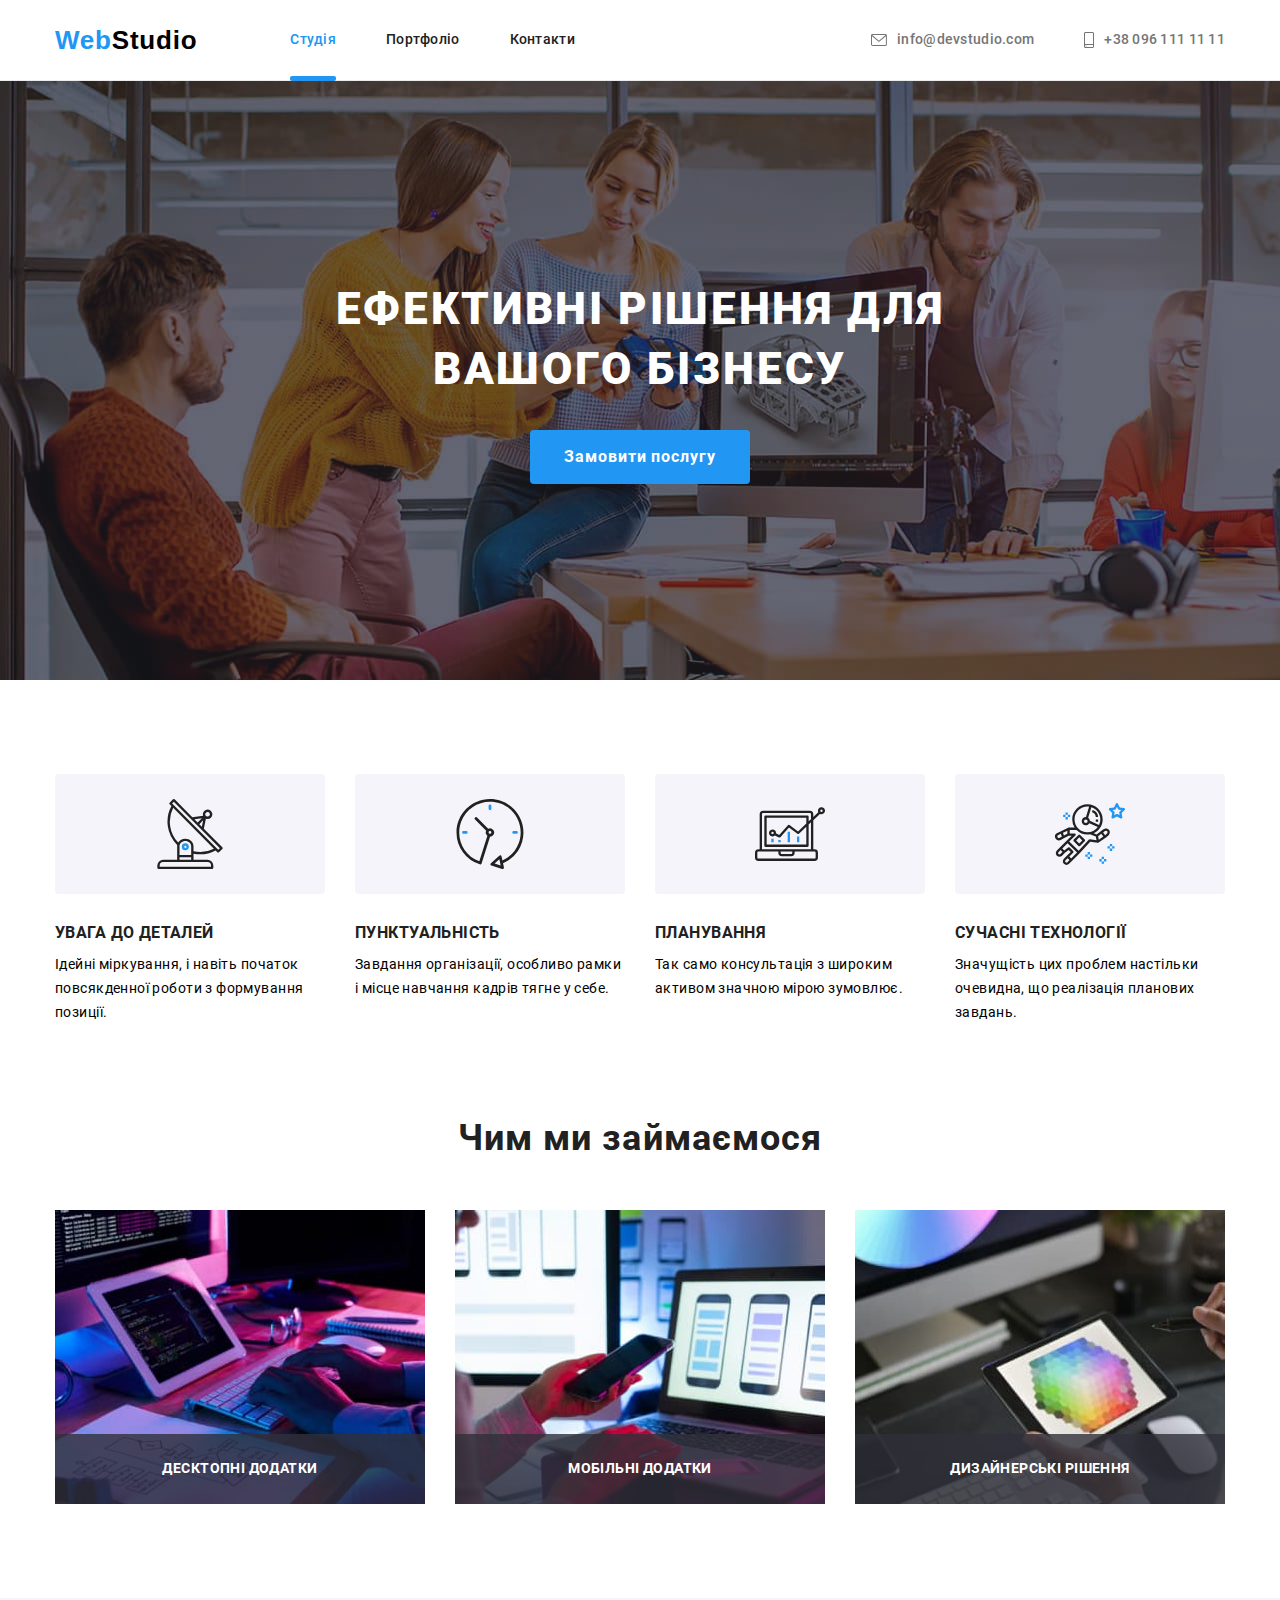
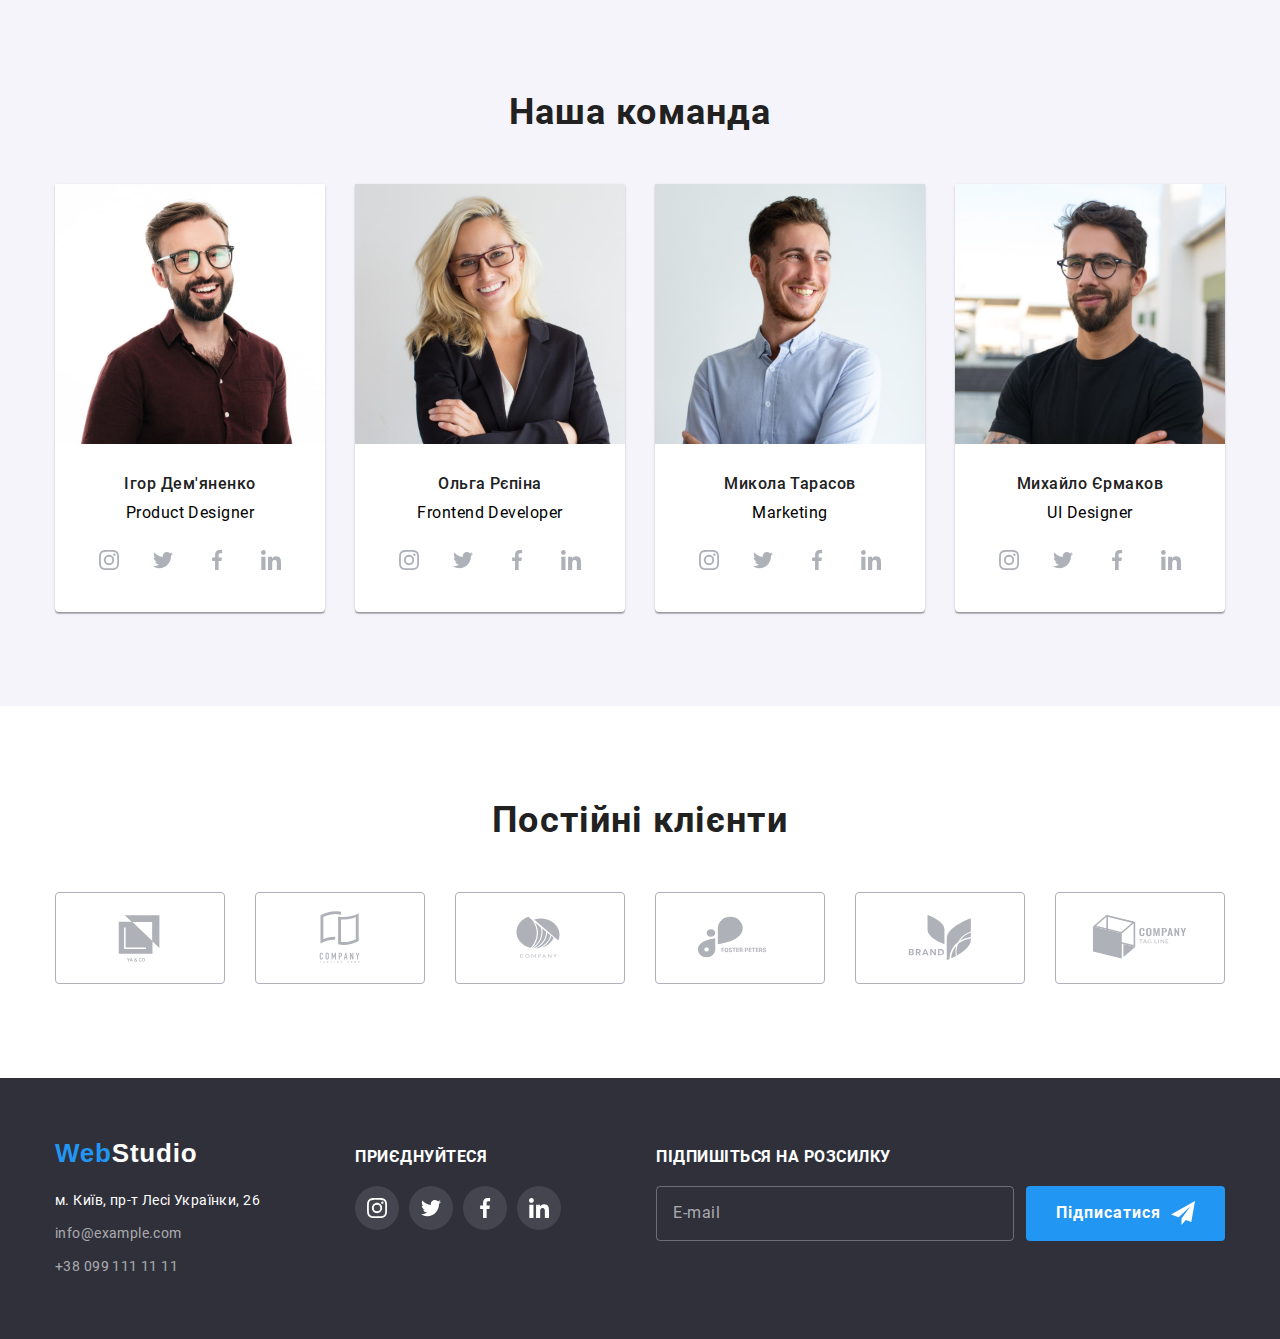
==== commit f3a8517f: "Connects external fonts" ====
--- a/index.html
+++ b/index.html
@@ -5,12 +5,12 @@
     <meta http-equiv="X-UA-Compatible" content="IE=edge" />
     <meta name="viewport" content="width=device-width, initial-scale=1.0" />
     <title>Студія</title>
-    <link rel="preconnect" href="https://fonts.googleapis.com" />
+    <!-- <link rel="preconnect" href="https://fonts.googleapis.com" />
     <link rel="preconnect" href="https://fonts.gstatic.com" crossorigin />
     <link
       href="https://fonts.googleapis.com/css2?family=Raleway:wght@700&family=Roboto:wght@400;500;700;900&display=swap"
       rel="stylesheet"
-    />
+    /> -->
     <link
       rel="stylesheet"
       href="https://cdnjs.cloudflare.com/ajax/libs/modern-normalize/1.1.0/modern-normalize.min.css"
--- a/css/main.min.css
+++ b/css/main.min.css
@@ -1 +1 @@
-.policy-icon,.modal-checkbox-label,.close-button,.form-button,.footer-soc,.logo-link,.logo-list,.contact .contact__link,.navigation,.header .main-nav,.socials__link,.socials,.thumb{display:-webkit-box;display:-ms-flexbox;display:flex;-webkit-box-align:center;-ms-flex-align:center;align-items:center;-webkit-box-pack:center;-ms-flex-pack:center;justify-content:center}body{font-family:Roboto,sans-serif;font-size:14px;letter-spacing:.03em;color:var(--primary-text-color);background-color:var(--main-bg-color)}.button{cursor:pointer;line-height:1.62;font-weight:700;font-size:16px;line-height:1.88;letter-spacing:.06em;color:#fff;background-color:#2196f3;border-color:rgba(0,0,0,0);border-radius:4px;-webkit-transition:background-color 250ms cubic-bezier(0.4, 0, 0.2, 1),-webkit-box-shadow 250ms cubic-bezier(0.4, 0, 0.2, 1);transition:background-color 250ms cubic-bezier(0.4, 0, 0.2, 1),-webkit-box-shadow 250ms cubic-bezier(0.4, 0, 0.2, 1);transition:background-color 250ms cubic-bezier(0.4, 0, 0.2, 1),box-shadow 250ms cubic-bezier(0.4, 0, 0.2, 1);transition:background-color 250ms cubic-bezier(0.4, 0, 0.2, 1),box-shadow 250ms cubic-bezier(0.4, 0, 0.2, 1),-webkit-box-shadow 250ms cubic-bezier(0.4, 0, 0.2, 1)}.button:hover,.button:focus{background-color:#188ce8;-webkit-box-shadow:0px 4px 4px rgba(0,0,0,.15);box-shadow:0px 4px 4px rgba(0,0,0,.15)}ul,li,h1,h2,h3,p{padding:0;margin:0}img{display:block}.list{list-style:none}.link{text-decoration:none}.container{width:1200px;padding-left:15px;padding-right:15px;margin:0 auto}.section{padding-top:94px;padding-bottom:94px}.section-title{font-weight:700;font-size:36px;line-height:1.16;letter-spacing:.03em;text-align:center;color:#212121;margin-bottom:50px}.thumb{max-width:270px;height:120px;background:#f5f4fa;border-radius:4px;margin-bottom:30px}.vis-hidden{position:absolute;width:1px;height:1px;margin:-1px;border:0;padding:0;white-space:nowrap;-webkit-clip-path:inset(100%);clip-path:inset(100%);clip:rect(0 0 0 0);overflow:hidden}.socials{gap:10px}.socials__link{width:44px;height:44px;border-radius:50%;-webkit-transition:color 250ms cubic-bezier(0.4, 0, 0.2, 1),background-color 250ms cubic-bezier(0.4, 0, 0.2, 1);transition:color 250ms cubic-bezier(0.4, 0, 0.2, 1),background-color 250ms cubic-bezier(0.4, 0, 0.2, 1)}.socials__link--light-bg{color:#afb1b8;fill:currentColor}.socials__link--light-bg:hover,.socials__link--light-bg :focus{background-color:#2196f3;color:#fff}.socials__link--dark-bg{background-color:rgba(255,255,255,.1);color:#fff;fill:currentColor}.socials__link--dark-bg:hover,.socials__link--dark-bg :focus{background-color:#2196f3}.header{position:fixed;top:0;z-index:1;width:100%;border-bottom:1px solid #ececec;background-color:#fff}.site-nav{display:-webkit-box;display:-ms-flexbox;display:flex}.site-nav__item:not(:last-child){margin-right:50px}.site-nav__link{font-weight:500;line-height:1.14;letter-spacing:.02;color:#212121;display:block;padding-top:32px;padding-bottom:32px;position:relative;-webkit-transition:color 250ms cubic-bezier(0.4, 0, 0.2, 1);transition:color 250ms cubic-bezier(0.4, 0, 0.2, 1)}.site-nav__link:hover,.site-nav__link :focus{color:#2196f3}.link.current{color:#2196f3}.link.current::after{position:absolute;bottom:0;left:0;content:"";background-color:#2196f3;border-radius:2px;width:100%;height:5px;margin-bottom:-1px}.contact{display:-webkit-box;display:-ms-flexbox;display:flex;margin-left:auto}.contact>.contact__item+.contact__item{margin-left:50px}.contact .contact__link{font-weight:500;line-height:1.14;letter-spacing:.02em;color:#757575;fill:currentColor;padding-top:32px;padding-bottom:32px;-webkit-transition:color 250ms cubic-bezier(0.4, 0, 0.2, 1);transition:color 250ms cubic-bezier(0.4, 0, 0.2, 1)}.contact .contact__link:hover,.contact .contact__link :focus{color:#2196f3}.contact__icon{margin-right:10px}.logo{font-family:Raleway,sans-serif;font-weight:700;font-size:26px;line-height:1.19;letter-spacing:.03em;text-decoration:none}.logo--color-main{color:#2196f3}.logo--color-dark{color:#000}.logo--color-light{color:#fff}.header__logo{margin-right:93px}.hero{background-color:#c4c4c4;height:600px;max-width:1600px;background-image:-webkit-gradient(linear, left top, left bottom, from(rgba(47, 48, 58, 0.4)), to(rgba(47, 48, 58, 0.4))),url(../images/hero-image.jpg);background-image:linear-gradient(rgba(47, 48, 58, 0.4), rgba(47, 48, 58, 0.4)),url(../images/hero-image.jpg);background-repeat:no-repeat;background-size:cover;text-align:center;padding-top:200px;padding-bottom:200px;margin-left:auto;margin-right:auto}.hero--mg{margin-top:80px}.hero__title{font-weight:900;font-size:44px;line-height:1.36;letter-spacing:.06em;text-transform:uppercase;color:#fff;max-width:696px;margin-left:auto;margin-right:auto}.hero__title--mg{margin-bottom:30px}.hero__button{padding:10px 32px}.pros-list{display:-webkit-box;display:-ms-flexbox;display:flex}.pros-list__item{width:calc((100% - 90px)/4)}.pros-list__item:not(:last-child){margin-right:30px}.pros-list__title{font-weight:700;line-height:1.14;text-transform:uppercase;color:#212121;margin-bottom:10px}.pros-list__text{line-height:1.71}.section.ocupation{padding-top:0}.ocupation__list{display:-webkit-box;display:-ms-flexbox;display:flex}.ocupation__item{width:calc((100% - 60px)/3);position:relative}.ocupation__name{position:absolute;bottom:0;width:100%;height:70px;background:rgba(47,48,58,.8)}.ocupation__text{display:block;margin:27px auto;font-weight:700;line-height:1.14;letter-spacing:.03em;text-align:center;text-transform:uppercase;color:#fff}.ocupation__item:not(:last-child){margin-right:30px}.team.section{background-color:#f5f4fa}.member__list{display:-webkit-box;display:-ms-flexbox;display:flex}.member__card{width:calc((100% - 90px)/4);background-color:#fff;-webkit-box-shadow:0px 1px 3px rgba(0,0,0,.12),0px 1px 1px rgba(0,0,0,.14),0px 2px 1px rgba(0,0,0,.2);box-shadow:0px 1px 3px rgba(0,0,0,.12),0px 1px 1px rgba(0,0,0,.14),0px 2px 1px rgba(0,0,0,.2);border-radius:0px 0px 4px 4px}.member__card:not(:last-child){margin-right:30px}.member__wrap{padding:30px 32px}.member__title{font-weight:500;font-size:16px;line-height:1.19;letter-spacing:.03em;text-align:center;color:#212121;margin-bottom:10px}.member__position{font-size:16px;line-height:1.19;letter-spacing:.03em;text-align:center;margin-bottom:16px}.logo-list{max-width:1170px;-webkit-box-pack:justify;-ms-flex-pack:justify;justify-content:space-between}.logo-link{width:170px;height:92px;border:1px solid #afb1b8;border-radius:4px;color:#afb1b8;fill:currentColor;-webkit-transition:border-color 250ms cubic-bezier(0.4, 0, 0.2, 1),color 250ms cubic-bezier(0.4, 0, 0.2, 1);transition:border-color 250ms cubic-bezier(0.4, 0, 0.2, 1),color 250ms cubic-bezier(0.4, 0, 0.2, 1)}.logo-link:hover,.logo-link:focus{border-color:#2196f3;color:#2196f3}.footer{background-color:#2f303a;padding-top:60px;padding-bottom:60px}.footer-container{display:-webkit-box;display:-ms-flexbox;display:flex;-webkit-box-align:baseline;-ms-flex-align:baseline;align-items:baseline;-webkit-box-pack:justify;-ms-flex-pack:justify;justify-content:space-between}.footer-title{font-weight:700;line-height:1.14;letter-spacing:.03em;text-transform:uppercase;color:#fff;margin-bottom:20px}.footer-soc{gap:10px}.footer-form{display:-webkit-box;display:-ms-flexbox;display:flex}.address{font-style:normal;margin-top:20px}.address-item:not(:last-child){margin-bottom:9px}.footer-address{line-height:1.71;color:#fff;-webkit-transition:color 250ms cubic-bezier(0.4, 0, 0.2, 1);transition:color 250ms cubic-bezier(0.4, 0, 0.2, 1)}.footer-address:hover,.footer-address :focus{color:#2196f3}.footer-contact{line-height:1.71;color:rgba(255,255,255,.6);-webkit-transition:color 250ms cubic-bezier(0.4, 0, 0.2, 1);transition:color 250ms cubic-bezier(0.4, 0, 0.2, 1)}.footer-contact:hover,.footer-contact :focus{color:#2196f3}.mailing-input{width:358px;border:1px solid rgba(255,255,255,.3);border-radius:4px;background-color:rgba(0,0,0,0);margin-right:12px;padding-left:16px}.mailing-input:focus{background-color:#fff;outline:rgba(0,0,0,0)}.mailing-input::-webkit-input-placeholder{font-weight:400;font-size:16px;line-height:1.25;letter-spacing:.03em;padding-top:15px;padding-bottom:15px;color:rgba(255,255,255,.6)}.mailing-input::-moz-placeholder{font-weight:400;font-size:16px;line-height:1.25;letter-spacing:.03em;padding-top:15px;padding-bottom:15px;color:rgba(255,255,255,.6)}.mailing-input:-ms-input-placeholder{font-weight:400;font-size:16px;line-height:1.25;letter-spacing:.03em;padding-top:15px;padding-bottom:15px;color:rgba(255,255,255,.6)}.mailing-input::-ms-input-placeholder{font-weight:400;font-size:16px;line-height:1.25;letter-spacing:.03em;padding-top:15px;padding-bottom:15px;color:rgba(255,255,255,.6)}.mailing-input::placeholder{font-weight:400;font-size:16px;line-height:1.25;letter-spacing:.03em;padding-top:15px;padding-bottom:15px;color:rgba(255,255,255,.6)}.form-button{padding:10px 28px;fill:currentColor}.form-button-icon{margin-left:10px}.backdrop{position:fixed;top:0;left:0;z-index:100;width:100%;height:100vh;opacity:1;-webkit-transition:opacity 250ms cubic-bezier(0.4, 0, 0.2, 1);transition:opacity 250ms cubic-bezier(0.4, 0, 0.2, 1);background-color:rgba(0,0,0,.2)}.backdrop.is-hidden{opacity:0;pointer-events:none}.backdrop.is-hidden .modal{-webkit-transform:translate(-50%, -50%) scale(0.9);transform:translate(-50%, -50%) scale(0.9)}.modal{position:absolute;top:50%;left:50%;-webkit-transform:translate(-50%, -50%) scale(1);transform:translate(-50%, -50%) scale(1);-webkit-transition:-webkit-transform 250ms cubic-bezier(0.4, 0, 0.2, 1);transition:-webkit-transform 250ms cubic-bezier(0.4, 0, 0.2, 1);transition:transform 250ms cubic-bezier(0.4, 0, 0.2, 1);transition:transform 250ms cubic-bezier(0.4, 0, 0.2, 1), -webkit-transform 250ms cubic-bezier(0.4, 0, 0.2, 1);width:528px;min-height:581px;padding:40px;background:#fff;-webkit-box-shadow:0px 1px 3px rgba(0,0,0,.12),0px 1px 1px rgba(0,0,0,.14),0px 2px 1px rgba(0,0,0,.2);box-shadow:0px 1px 3px rgba(0,0,0,.12),0px 1px 1px rgba(0,0,0,.14),0px 2px 1px rgba(0,0,0,.2);border-radius:4px}.modal-title{font-weight:700;font-size:20px;line-height:1.15;letter-spacing:.03em;text-align:center;color:#212121;margin-bottom:12px}.close-button{position:absolute;top:8px;right:8px;width:30px;height:30px;border-radius:50%;background-color:#fff;border:1px solid rgba(0,0,0,.1);fill:currentColor}.close-button:hover,.close-button :focus{color:#2196f3}.form-field{width:100%;margin-bottom:10px}.form-field:last-of-type{margin-bottom:20px}.input-wrap{position:relative}.modal-form-label{display:block;margin-bottom:4px;font-weight:400;font-size:12px;line-height:1.17;letter-spacing:.01em;color:#757575}.modal-form-input{width:100%;height:40px;border:1px solid rgba(33,33,33,.2);border-radius:4px;padding-left:42px;-webkit-transition:color 250ms cubic-bezier(0.4, 0, 0.2, 1),border-color 250ms cubic-bezier(0.4, 0, 0.2, 1);transition:color 250ms cubic-bezier(0.4, 0, 0.2, 1),border-color 250ms cubic-bezier(0.4, 0, 0.2, 1)}.modal-form-input:focus{outline:rgba(0,0,0,0);border:1px solid #2196f3}.modal-form-input:focus+.modal-input-icon{fill:#2196f3}.modal-input-icon{position:absolute;left:12px;bottom:11px;-webkit-transition:fill 250ms cubic-bezier(0.4, 0, 0.2, 1);transition:fill 250ms cubic-bezier(0.4, 0, 0.2, 1)}.form-user-comment{width:100%;height:120px;resize:none;border:1px solid rgba(33,33,33,.2);border-radius:4px;padding:12px 16px;-webkit-transition:color 250ms cubic-bezier(0.4, 0, 0.2, 1),border-color 250ms cubic-bezier(0.4, 0, 0.2, 1);transition:color 250ms cubic-bezier(0.4, 0, 0.2, 1),border-color 250ms cubic-bezier(0.4, 0, 0.2, 1)}.form-user-comment:focus{outline:rgba(0,0,0,0);border:1px solid #2196f3}.form-user-comment::-webkit-input-placeholder{font-weight:400;font-size:12px;line-height:1.17;letter-spacing:.01em;color:rgba(117,117,117,.5)}.form-user-comment::-moz-placeholder{font-weight:400;font-size:12px;line-height:1.17;letter-spacing:.01em;color:rgba(117,117,117,.5)}.form-user-comment:-ms-input-placeholder{font-weight:400;font-size:12px;line-height:1.17;letter-spacing:.01em;color:rgba(117,117,117,.5)}.form-user-comment::-ms-input-placeholder{font-weight:400;font-size:12px;line-height:1.17;letter-spacing:.01em;color:rgba(117,117,117,.5)}.form-user-comment::placeholder{font-weight:400;font-size:12px;line-height:1.17;letter-spacing:.01em;color:rgba(117,117,117,.5)}.modal-form-checkbox{margin-right:8px}.modal-checkbox-label{font-weight:400;font-size:14px;line-height:1.71;letter-spacing:.03em;color:#757575;margin-bottom:30px}.modal-checkbox-link{text-decoration:underline;color:#2196f3;margin-left:4px}.modal-form-button{padding:10px 52px;display:block;margin-left:auto;margin-right:auto}.policy-checkbox{display:inline-block}.policy-checkbox:checked+.policy-icon{fill:#fff;background-color:#2196f3;border-color:#2196f3;outline:rgba(0,0,0,0)}.policy-checkbox:focus+.policy-icon{border-color:#2196f3}.policy-icon{width:16px;height:15px;background-size:contain;background-repeat:no-repeat;fill:rgba(0,0,0,0);border:2px solid #212121;border-radius:4px;margin-right:8px;-webkit-transition:background-color 250ms cubic-bezier(0.4, 0, 0.2, 1),border-color 250ms cubic-bezier(0.4, 0, 0.2, 1),fill 250ms cubic-bezier(0.4, 0, 0.2, 1);transition:background-color 250ms cubic-bezier(0.4, 0, 0.2, 1),border-color 250ms cubic-bezier(0.4, 0, 0.2, 1),fill 250ms cubic-bezier(0.4, 0, 0.2, 1)}.section.portfolio{margin-top:80px}.list.button-list{margin-bottom:50px;text-align:center}.button-list>li{display:inline-block}.button-item:not(last-child){margin-right:8px}.portfolio-button{font-weight:500;font-size:16px;line-height:1.62;letter-spacing:.03em;text-align:center;color:#212121;background-color:#f5f4fa;border-radius:4px;border:rgba(0,0,0,0);padding:6px 22px;display:inline-block;-webkit-transition:color 250ms cubic-bezier(0.4, 0, 0.2, 1),background-color 250ms cubic-bezier(0.4, 0, 0.2, 1),-webkit-box-shadow 250ms cubic-bezier(0.4, 0, 0.2, 1);transition:color 250ms cubic-bezier(0.4, 0, 0.2, 1),background-color 250ms cubic-bezier(0.4, 0, 0.2, 1),-webkit-box-shadow 250ms cubic-bezier(0.4, 0, 0.2, 1);transition:color 250ms cubic-bezier(0.4, 0, 0.2, 1),background-color 250ms cubic-bezier(0.4, 0, 0.2, 1),box-shadow 250ms cubic-bezier(0.4, 0, 0.2, 1);transition:color 250ms cubic-bezier(0.4, 0, 0.2, 1),background-color 250ms cubic-bezier(0.4, 0, 0.2, 1),box-shadow 250ms cubic-bezier(0.4, 0, 0.2, 1),-webkit-box-shadow 250ms cubic-bezier(0.4, 0, 0.2, 1)}.portfolio-button:hover,.portfolio-button :focus,.portfolio-button .current{color:#fff;background-color:#2196f3;-webkit-box-shadow:0px 4px 4px rgba(0,0,0,.15);box-shadow:0px 4px 4px rgba(0,0,0,.15)}.portfolio.list{display:-webkit-box;display:-ms-flexbox;display:flex;-ms-flex-wrap:wrap;flex-wrap:wrap;gap:30px}.portfolio-item{width:370px;-webkit-transition:-webkit-box-shadow 250ms cubic-bezier(0.4, 0, 0.2, 1);transition:-webkit-box-shadow 250ms cubic-bezier(0.4, 0, 0.2, 1);transition:box-shadow 250ms cubic-bezier(0.4, 0, 0.2, 1);transition:box-shadow 250ms cubic-bezier(0.4, 0, 0.2, 1), -webkit-box-shadow 250ms cubic-bezier(0.4, 0, 0.2, 1)}.portfolio-item:hover,.portfolio-item :focus{-webkit-box-shadow:0px 1px 1px rgba(0,0,0,.12),0px 4px 4px rgba(0,0,0,.06),1px 4px 6px rgba(0,0,0,.16);box-shadow:0px 1px 1px rgba(0,0,0,.12),0px 4px 4px rgba(0,0,0,.06),1px 4px 6px rgba(0,0,0,.16)}.portfolio-item .description{border-bottom:1px solid #eee;border-right:1px solid #eee;border-left:1px solid #eee;padding:20px 24px}.portfolio li:nth-child(n+7){margin-bottom:0}.image-combo{position:relative;overflow:hidden}.image-description{position:absolute;bottom:-100%;width:100%;height:100%;background:rgba(33,150,243,.9);-webkit-transition:-webkit-transform 250ms cubic-bezier(0.4, 0, 0.2, 1);transition:-webkit-transform 250ms cubic-bezier(0.4, 0, 0.2, 1);transition:transform 250ms cubic-bezier(0.4, 0, 0.2, 1);transition:transform 250ms cubic-bezier(0.4, 0, 0.2, 1), -webkit-transform 250ms cubic-bezier(0.4, 0, 0.2, 1)}.portfolio-link:hover .image-description,.portfolio-link:focus .image-description{-webkit-transform:translateY(-100%);transform:translateY(-100%)}.image-description-text{margin:63px 24px;font-weight:400;font-size:18px;line-height:1.56;letter-spacing:.03em;color:#fff}.portfolio .title{font-weight:700;font-size:18px;line-height:2;letter-spacing:.06em;color:#212121;margin-bottom:4px}.portfolio .type{font-size:16px;line-height:1.87;letter-spacing:.03em;color:#757575}/*# sourceMappingURL=main.min.css.map */+@font-face{font-family:"Roboto";font-style:normal;font-weight:400;src:url("../fonts/roboto-v30-latin_cyrillic-regular.eot");src:local(""),url("../fonts/roboto-v30-latin_cyrillic-regular.eot?#iefix") format("embedded-opentype"),url("../fonts/roboto-v30-latin_cyrillic-regular.woff2") format("woff2"),url("../fonts/roboto-v30-latin_cyrillic-regular.woff") format("woff"),url("../fonts/roboto-v30-latin_cyrillic-regular.ttf") format("truetype"),url("../fonts/roboto-v30-latin_cyrillic-regular.svg#Roboto") format("svg")}@font-face{font-family:"Roboto";font-style:normal;font-weight:500;src:url("../fonts/roboto-v30-latin_cyrillic-500.eot");src:local(""),url("../fonts/roboto-v30-latin_cyrillic-500.eot?#iefix") format("embedded-opentype"),url("../fonts/roboto-v30-latin_cyrillic-500.woff2") format("woff2"),url("../fonts/roboto-v30-latin_cyrillic-500.woff") format("woff"),url("../fonts/roboto-v30-latin_cyrillic-500.ttf") format("truetype"),url("../fonts/roboto-v30-latin_cyrillic-500.svg#Roboto") format("svg")}@font-face{font-family:"Roboto";font-style:normal;font-weight:700;src:url("../fonts/roboto-v30-latin_cyrillic-700.eot");src:local(""),url("../fonts/roboto-v30-latin_cyrillic-700.eot?#iefix") format("embedded-opentype"),url("../fonts/roboto-v30-latin_cyrillic-700.woff2") format("woff2"),url("../fonts/roboto-v30-latin_cyrillic-700.woff") format("woff"),url("../fonts/roboto-v30-latin_cyrillic-700.ttf") format("truetype"),url("../fonts/roboto-v30-latin_cyrillic-700.svg#Roboto") format("svg")}@font-face{font-family:"Roboto";font-style:normal;font-weight:900;src:url("../fonts/roboto-v30-latin_cyrillic-900.eot");src:local(""),url("../fonts/roboto-v30-latin_cyrillic-900.eot?#iefix") format("embedded-opentype"),url("../fonts/roboto-v30-latin_cyrillic-900.woff2") format("woff2"),url("../fonts/roboto-v30-latin_cyrillic-900.woff") format("woff"),url("../fonts/roboto-v30-latin_cyrillic-900.ttf") format("truetype"),url("../fonts/roboto-v30-latin_cyrillic-900.svg#Roboto") format("svg")}.form-button,.footer-soc,.logo-link,.logo-list,.contact .contact__link,.navigation,.header .main-nav,.policy-icon,.modal-checkbox-label,.close-button,.socials__link,.socials,.thumb{display:-webkit-box;display:-ms-flexbox;display:flex;-webkit-box-align:center;-ms-flex-align:center;align-items:center;-webkit-box-pack:center;-ms-flex-pack:center;justify-content:center}body{font-family:"Roboto",sans-serif;font-size:14px;letter-spacing:.03em;color:var(--primary-text-color);background-color:var(--main-bg-color)}.button{cursor:pointer;line-height:1.62;font-weight:700;font-size:16px;line-height:1.88;letter-spacing:.06em;color:#fff;background-color:#2196f3;border-color:rgba(0,0,0,0);border-radius:4px;-webkit-transition:background-color 250ms cubic-bezier(0.4, 0, 0.2, 1),-webkit-box-shadow 250ms cubic-bezier(0.4, 0, 0.2, 1);transition:background-color 250ms cubic-bezier(0.4, 0, 0.2, 1),-webkit-box-shadow 250ms cubic-bezier(0.4, 0, 0.2, 1);transition:background-color 250ms cubic-bezier(0.4, 0, 0.2, 1),box-shadow 250ms cubic-bezier(0.4, 0, 0.2, 1);transition:background-color 250ms cubic-bezier(0.4, 0, 0.2, 1),box-shadow 250ms cubic-bezier(0.4, 0, 0.2, 1),-webkit-box-shadow 250ms cubic-bezier(0.4, 0, 0.2, 1)}.button:hover,.button:focus{background-color:#188ce8;-webkit-box-shadow:0px 4px 4px rgba(0,0,0,.15);box-shadow:0px 4px 4px rgba(0,0,0,.15)}ul,li,h1,h2,h3,p{padding:0;margin:0}img{display:block}.list{list-style:none}.link{text-decoration:none}.container{width:1200px;padding-left:15px;padding-right:15px;margin:0 auto}.section{padding-top:94px;padding-bottom:94px}.section-title{font-weight:700;font-size:36px;line-height:1.16;letter-spacing:.03em;text-align:center;color:#212121;margin-bottom:50px}.thumb{max-width:270px;height:120px;background:#f5f4fa;border-radius:4px;margin-bottom:30px}.vis-hidden{position:absolute;width:1px;height:1px;margin:-1px;border:0;padding:0;white-space:nowrap;-webkit-clip-path:inset(100%);clip-path:inset(100%);clip:rect(0 0 0 0);overflow:hidden}.logo{font-family:"Raleway",sans-serif;font-weight:700;font-size:26px;line-height:1.19;letter-spacing:.03em;text-decoration:none}.logo--color-main{color:#2196f3}.logo--color-dark{color:#000}.logo--color-light{color:#fff}.header__logo{margin-right:93px}.socials{gap:10px}.socials__link{width:44px;height:44px;border-radius:50%;-webkit-transition:color 250ms cubic-bezier(0.4, 0, 0.2, 1),background-color 250ms cubic-bezier(0.4, 0, 0.2, 1);transition:color 250ms cubic-bezier(0.4, 0, 0.2, 1),background-color 250ms cubic-bezier(0.4, 0, 0.2, 1)}.socials__link--light-bg{color:#afb1b8;fill:currentColor}.socials__link--light-bg:hover,.socials__link--light-bg :focus{background-color:#2196f3;color:#fff}.socials__link--dark-bg{background-color:rgba(255,255,255,.1);color:#fff;fill:currentColor}.socials__link--dark-bg:hover,.socials__link--dark-bg :focus{background-color:#2196f3}.backdrop{position:fixed;top:0;left:0;z-index:100;width:100%;height:100vh;opacity:1;-webkit-transition:opacity 250ms cubic-bezier(0.4, 0, 0.2, 1);transition:opacity 250ms cubic-bezier(0.4, 0, 0.2, 1);background-color:rgba(0,0,0,.2)}.backdrop.is-hidden{opacity:0;pointer-events:none}.backdrop.is-hidden .modal{-webkit-transform:translate(-50%, -50%) scale(0.9);transform:translate(-50%, -50%) scale(0.9)}.modal{position:absolute;top:50%;left:50%;-webkit-transform:translate(-50%, -50%) scale(1);transform:translate(-50%, -50%) scale(1);-webkit-transition:-webkit-transform 250ms cubic-bezier(0.4, 0, 0.2, 1);transition:-webkit-transform 250ms cubic-bezier(0.4, 0, 0.2, 1);transition:transform 250ms cubic-bezier(0.4, 0, 0.2, 1);transition:transform 250ms cubic-bezier(0.4, 0, 0.2, 1), -webkit-transform 250ms cubic-bezier(0.4, 0, 0.2, 1);width:528px;min-height:581px;padding:40px;background:#fff;-webkit-box-shadow:0px 1px 3px rgba(0,0,0,.12),0px 1px 1px rgba(0,0,0,.14),0px 2px 1px rgba(0,0,0,.2);box-shadow:0px 1px 3px rgba(0,0,0,.12),0px 1px 1px rgba(0,0,0,.14),0px 2px 1px rgba(0,0,0,.2);border-radius:4px}.modal-title{font-weight:700;font-size:20px;line-height:1.15;letter-spacing:.03em;text-align:center;color:#212121;margin-bottom:12px}.close-button{position:absolute;top:8px;right:8px;width:30px;height:30px;border-radius:50%;background-color:#fff;border:1px solid rgba(0,0,0,.1);fill:currentColor}.close-button:hover,.close-button :focus{color:#2196f3}.form-field{width:100%;margin-bottom:10px}.form-field:last-of-type{margin-bottom:20px}.input-wrap{position:relative}.modal-form-label{display:block;margin-bottom:4px;font-weight:400;font-size:12px;line-height:1.17;letter-spacing:.01em;color:#757575}.modal-form-input{width:100%;height:40px;border:1px solid rgba(33,33,33,.2);border-radius:4px;padding-left:42px;-webkit-transition:color 250ms cubic-bezier(0.4, 0, 0.2, 1),border-color 250ms cubic-bezier(0.4, 0, 0.2, 1);transition:color 250ms cubic-bezier(0.4, 0, 0.2, 1),border-color 250ms cubic-bezier(0.4, 0, 0.2, 1)}.modal-form-input:focus{outline:rgba(0,0,0,0);border:1px solid #2196f3}.modal-form-input:focus+.modal-input-icon{fill:#2196f3}.modal-input-icon{position:absolute;left:12px;bottom:11px;-webkit-transition:fill 250ms cubic-bezier(0.4, 0, 0.2, 1);transition:fill 250ms cubic-bezier(0.4, 0, 0.2, 1)}.form-user-comment{width:100%;height:120px;resize:none;border:1px solid rgba(33,33,33,.2);border-radius:4px;padding:12px 16px;-webkit-transition:color 250ms cubic-bezier(0.4, 0, 0.2, 1),border-color 250ms cubic-bezier(0.4, 0, 0.2, 1);transition:color 250ms cubic-bezier(0.4, 0, 0.2, 1),border-color 250ms cubic-bezier(0.4, 0, 0.2, 1)}.form-user-comment:focus{outline:rgba(0,0,0,0);border:1px solid #2196f3}.form-user-comment::-webkit-input-placeholder{font-weight:400;font-size:12px;line-height:1.17;letter-spacing:.01em;color:rgba(117,117,117,.5)}.form-user-comment::-moz-placeholder{font-weight:400;font-size:12px;line-height:1.17;letter-spacing:.01em;color:rgba(117,117,117,.5)}.form-user-comment:-ms-input-placeholder{font-weight:400;font-size:12px;line-height:1.17;letter-spacing:.01em;color:rgba(117,117,117,.5)}.form-user-comment::-ms-input-placeholder{font-weight:400;font-size:12px;line-height:1.17;letter-spacing:.01em;color:rgba(117,117,117,.5)}.form-user-comment::placeholder{font-weight:400;font-size:12px;line-height:1.17;letter-spacing:.01em;color:rgba(117,117,117,.5)}.modal-form-checkbox{margin-right:8px}.modal-checkbox-label{font-weight:400;font-size:14px;line-height:1.71;letter-spacing:.03em;color:#757575;margin-bottom:30px}.modal-checkbox-link{text-decoration:underline;color:#2196f3;margin-left:4px}.modal-form-button{padding:10px 52px;display:block;margin-left:auto;margin-right:auto}.policy-checkbox{display:inline-block}.policy-checkbox:checked+.policy-icon{fill:#fff;background-color:#2196f3;border-color:#2196f3;outline:rgba(0,0,0,0)}.policy-checkbox:focus+.policy-icon{border-color:#2196f3}.policy-icon{width:16px;height:15px;background-size:contain;background-repeat:no-repeat;fill:rgba(0,0,0,0);border:2px solid #212121;border-radius:4px;margin-right:8px;-webkit-transition:background-color 250ms cubic-bezier(0.4, 0, 0.2, 1),border-color 250ms cubic-bezier(0.4, 0, 0.2, 1),fill 250ms cubic-bezier(0.4, 0, 0.2, 1);transition:background-color 250ms cubic-bezier(0.4, 0, 0.2, 1),border-color 250ms cubic-bezier(0.4, 0, 0.2, 1),fill 250ms cubic-bezier(0.4, 0, 0.2, 1)}.header{position:fixed;top:0;z-index:1;width:100%;border-bottom:1px solid #ececec;background-color:#fff}.site-nav{display:-webkit-box;display:-ms-flexbox;display:flex}.site-nav__item:not(:last-child){margin-right:50px}.site-nav__link{font-weight:500;line-height:1.14;letter-spacing:.02em;color:#212121;display:block;padding-top:32px;padding-bottom:32px;position:relative;-webkit-transition:color 250ms cubic-bezier(0.4, 0, 0.2, 1);transition:color 250ms cubic-bezier(0.4, 0, 0.2, 1)}.site-nav__link:hover,.site-nav__link :focus{color:#2196f3}.link.current{color:#2196f3}.link.current::after{position:absolute;bottom:0;left:0;content:"";background-color:#2196f3;border-radius:2px;width:100%;height:5px;margin-bottom:-1px}.contact{display:-webkit-box;display:-ms-flexbox;display:flex;margin-left:auto}.contact>.contact__item+.contact__item{margin-left:50px}.contact .contact__link{font-weight:500;line-height:1.14;letter-spacing:.02em;color:#757575;fill:currentColor;padding-top:32px;padding-bottom:32px;-webkit-transition:color 250ms cubic-bezier(0.4, 0, 0.2, 1);transition:color 250ms cubic-bezier(0.4, 0, 0.2, 1)}.contact .contact__link:hover,.contact .contact__link :focus{color:#2196f3}.contact__icon{margin-right:10px}.hero{background-color:#c4c4c4;height:600px;max-width:1600px;background-image:-webkit-gradient(linear, left top, left bottom, from(rgba(47, 48, 58, 0.4)), to(rgba(47, 48, 58, 0.4))),url(../images/hero-image.jpg);background-image:linear-gradient(rgba(47, 48, 58, 0.4), rgba(47, 48, 58, 0.4)),url(../images/hero-image.jpg);background-repeat:no-repeat;background-size:cover;text-align:center;padding-top:200px;padding-bottom:200px;margin-left:auto;margin-right:auto}.hero--mg{margin-top:80px}.hero__title{font-weight:900;font-size:44px;line-height:1.36;letter-spacing:.06em;text-transform:uppercase;color:#fff;max-width:696px;margin-left:auto;margin-right:auto}.hero__title--mg{margin-bottom:30px}.hero__button{padding:10px 32px}.pros-list{display:-webkit-box;display:-ms-flexbox;display:flex}.pros-list__item{width:calc((100% - 90px)/4)}.pros-list__item:not(:last-child){margin-right:30px}.pros-list__title{font-weight:700;line-height:1.14;text-transform:uppercase;color:#212121;margin-bottom:10px}.pros-list__text{line-height:1.71}.section.ocupation{padding-top:0}.ocupation__list{display:-webkit-box;display:-ms-flexbox;display:flex}.ocupation__item{width:calc((100% - 60px)/3);position:relative}.ocupation__name{position:absolute;bottom:0;width:100%;height:70px;background:rgba(47,48,58,.8)}.ocupation__text{display:block;margin:27px auto;font-weight:700;line-height:1.14;letter-spacing:.03em;text-align:center;text-transform:uppercase;color:#fff}.ocupation__item:not(:last-child){margin-right:30px}.team.section{background-color:#f5f4fa}.member__list{display:-webkit-box;display:-ms-flexbox;display:flex}.member__card{width:calc((100% - 90px)/4);background-color:#fff;-webkit-box-shadow:0px 1px 3px rgba(0,0,0,.12),0px 1px 1px rgba(0,0,0,.14),0px 2px 1px rgba(0,0,0,.2);box-shadow:0px 1px 3px rgba(0,0,0,.12),0px 1px 1px rgba(0,0,0,.14),0px 2px 1px rgba(0,0,0,.2);border-radius:0px 0px 4px 4px}.member__card:not(:last-child){margin-right:30px}.member__wrap{padding:30px 32px}.member__title{font-weight:500;font-size:16px;line-height:1.19;letter-spacing:.03em;text-align:center;color:#212121;margin-bottom:10px}.member__position{font-size:16px;line-height:1.19;letter-spacing:.03em;text-align:center;margin-bottom:16px}.logo-list{max-width:1170px;-webkit-box-pack:justify;-ms-flex-pack:justify;justify-content:space-between}.logo-link{width:170px;height:92px;border:1px solid #afb1b8;border-radius:4px;color:#afb1b8;fill:currentColor;-webkit-transition:border-color 250ms cubic-bezier(0.4, 0, 0.2, 1),color 250ms cubic-bezier(0.4, 0, 0.2, 1);transition:border-color 250ms cubic-bezier(0.4, 0, 0.2, 1),color 250ms cubic-bezier(0.4, 0, 0.2, 1)}.logo-link:hover,.logo-link:focus{border-color:#2196f3;color:#2196f3}.footer{background-color:#2f303a;padding-top:60px;padding-bottom:60px}.footer-container{display:-webkit-box;display:-ms-flexbox;display:flex;-webkit-box-align:baseline;-ms-flex-align:baseline;align-items:baseline;-webkit-box-pack:justify;-ms-flex-pack:justify;justify-content:space-between}.footer-title{font-weight:700;line-height:1.14;letter-spacing:.03em;text-transform:uppercase;color:#fff;margin-bottom:20px}.footer-soc{gap:10px}.footer-form{display:-webkit-box;display:-ms-flexbox;display:flex}.address{font-style:normal;margin-top:20px}.address-item:not(:last-child){margin-bottom:9px}.footer-address{line-height:1.71;color:#fff;-webkit-transition:color 250ms cubic-bezier(0.4, 0, 0.2, 1);transition:color 250ms cubic-bezier(0.4, 0, 0.2, 1)}.footer-address:hover,.footer-address :focus{color:#2196f3}.footer-contact{line-height:1.71;color:rgba(255,255,255,.6);-webkit-transition:color 250ms cubic-bezier(0.4, 0, 0.2, 1);transition:color 250ms cubic-bezier(0.4, 0, 0.2, 1)}.footer-contact:hover,.footer-contact :focus{color:#2196f3}.mailing-input{width:358px;border:1px solid rgba(255,255,255,.3);border-radius:4px;background-color:rgba(0,0,0,0);margin-right:12px;padding-left:16px}.mailing-input:focus{background-color:#fff;outline:rgba(0,0,0,0)}.mailing-input::-webkit-input-placeholder{font-weight:400;font-size:16px;line-height:1.25;letter-spacing:.03em;padding-top:15px;padding-bottom:15px;color:rgba(255,255,255,.6)}.mailing-input::-moz-placeholder{font-weight:400;font-size:16px;line-height:1.25;letter-spacing:.03em;padding-top:15px;padding-bottom:15px;color:rgba(255,255,255,.6)}.mailing-input:-ms-input-placeholder{font-weight:400;font-size:16px;line-height:1.25;letter-spacing:.03em;padding-top:15px;padding-bottom:15px;color:rgba(255,255,255,.6)}.mailing-input::-ms-input-placeholder{font-weight:400;font-size:16px;line-height:1.25;letter-spacing:.03em;padding-top:15px;padding-bottom:15px;color:rgba(255,255,255,.6)}.mailing-input::placeholder{font-weight:400;font-size:16px;line-height:1.25;letter-spacing:.03em;padding-top:15px;padding-bottom:15px;color:rgba(255,255,255,.6)}.form-button{padding:10px 28px;fill:currentColor}.form-button-icon{margin-left:10px}.section.portfolio{margin-top:80px}.list.button-list{margin-bottom:50px;text-align:center}.button-list>li{display:inline-block}.button-item:not(last-child){margin-right:8px}.portfolio-button{font-weight:500;font-size:16px;line-height:1.62;letter-spacing:.03em;text-align:center;color:#212121;background-color:#f5f4fa;border-radius:4px;border:rgba(0,0,0,0);padding:6px 22px;display:inline-block;-webkit-transition:color 250ms cubic-bezier(0.4, 0, 0.2, 1),background-color 250ms cubic-bezier(0.4, 0, 0.2, 1),-webkit-box-shadow 250ms cubic-bezier(0.4, 0, 0.2, 1);transition:color 250ms cubic-bezier(0.4, 0, 0.2, 1),background-color 250ms cubic-bezier(0.4, 0, 0.2, 1),-webkit-box-shadow 250ms cubic-bezier(0.4, 0, 0.2, 1);transition:color 250ms cubic-bezier(0.4, 0, 0.2, 1),background-color 250ms cubic-bezier(0.4, 0, 0.2, 1),box-shadow 250ms cubic-bezier(0.4, 0, 0.2, 1);transition:color 250ms cubic-bezier(0.4, 0, 0.2, 1),background-color 250ms cubic-bezier(0.4, 0, 0.2, 1),box-shadow 250ms cubic-bezier(0.4, 0, 0.2, 1),-webkit-box-shadow 250ms cubic-bezier(0.4, 0, 0.2, 1)}.portfolio-button:hover,.portfolio-button :focus,.portfolio-button .current{color:#fff;background-color:#2196f3;-webkit-box-shadow:0px 4px 4px rgba(0,0,0,.15);box-shadow:0px 4px 4px rgba(0,0,0,.15)}.portfolio.list{display:-webkit-box;display:-ms-flexbox;display:flex;-ms-flex-wrap:wrap;flex-wrap:wrap;gap:30px}.portfolio-item{width:370px;-webkit-transition:-webkit-box-shadow 250ms cubic-bezier(0.4, 0, 0.2, 1);transition:-webkit-box-shadow 250ms cubic-bezier(0.4, 0, 0.2, 1);transition:box-shadow 250ms cubic-bezier(0.4, 0, 0.2, 1);transition:box-shadow 250ms cubic-bezier(0.4, 0, 0.2, 1), -webkit-box-shadow 250ms cubic-bezier(0.4, 0, 0.2, 1)}.portfolio-item:hover,.portfolio-item :focus{-webkit-box-shadow:0px 1px 1px rgba(0,0,0,.12),0px 4px 4px rgba(0,0,0,.06),1px 4px 6px rgba(0,0,0,.16);box-shadow:0px 1px 1px rgba(0,0,0,.12),0px 4px 4px rgba(0,0,0,.06),1px 4px 6px rgba(0,0,0,.16)}.portfolio-item .description{border-bottom:1px solid #eee;border-right:1px solid #eee;border-left:1px solid #eee;padding:20px 24px}.portfolio li:nth-child(n+7){margin-bottom:0}.image-combo{position:relative;overflow:hidden}.image-description{position:absolute;bottom:-100%;width:100%;height:100%;background:rgba(33,150,243,.9);-webkit-transition:-webkit-transform 250ms cubic-bezier(0.4, 0, 0.2, 1);transition:-webkit-transform 250ms cubic-bezier(0.4, 0, 0.2, 1);transition:transform 250ms cubic-bezier(0.4, 0, 0.2, 1);transition:transform 250ms cubic-bezier(0.4, 0, 0.2, 1), -webkit-transform 250ms cubic-bezier(0.4, 0, 0.2, 1)}.portfolio-link:hover .image-description,.portfolio-link:focus .image-description{-webkit-transform:translateY(-100%);transform:translateY(-100%)}.image-description-text{margin:63px 24px;font-weight:400;font-size:18px;line-height:1.56;letter-spacing:.03em;color:#fff}.portfolio .title{font-weight:700;font-size:18px;line-height:2;letter-spacing:.06em;color:#212121;margin-bottom:4px}.portfolio .type{font-size:16px;line-height:1.87;letter-spacing:.03em;color:#757575}/*# sourceMappingURL=main.min.css.map */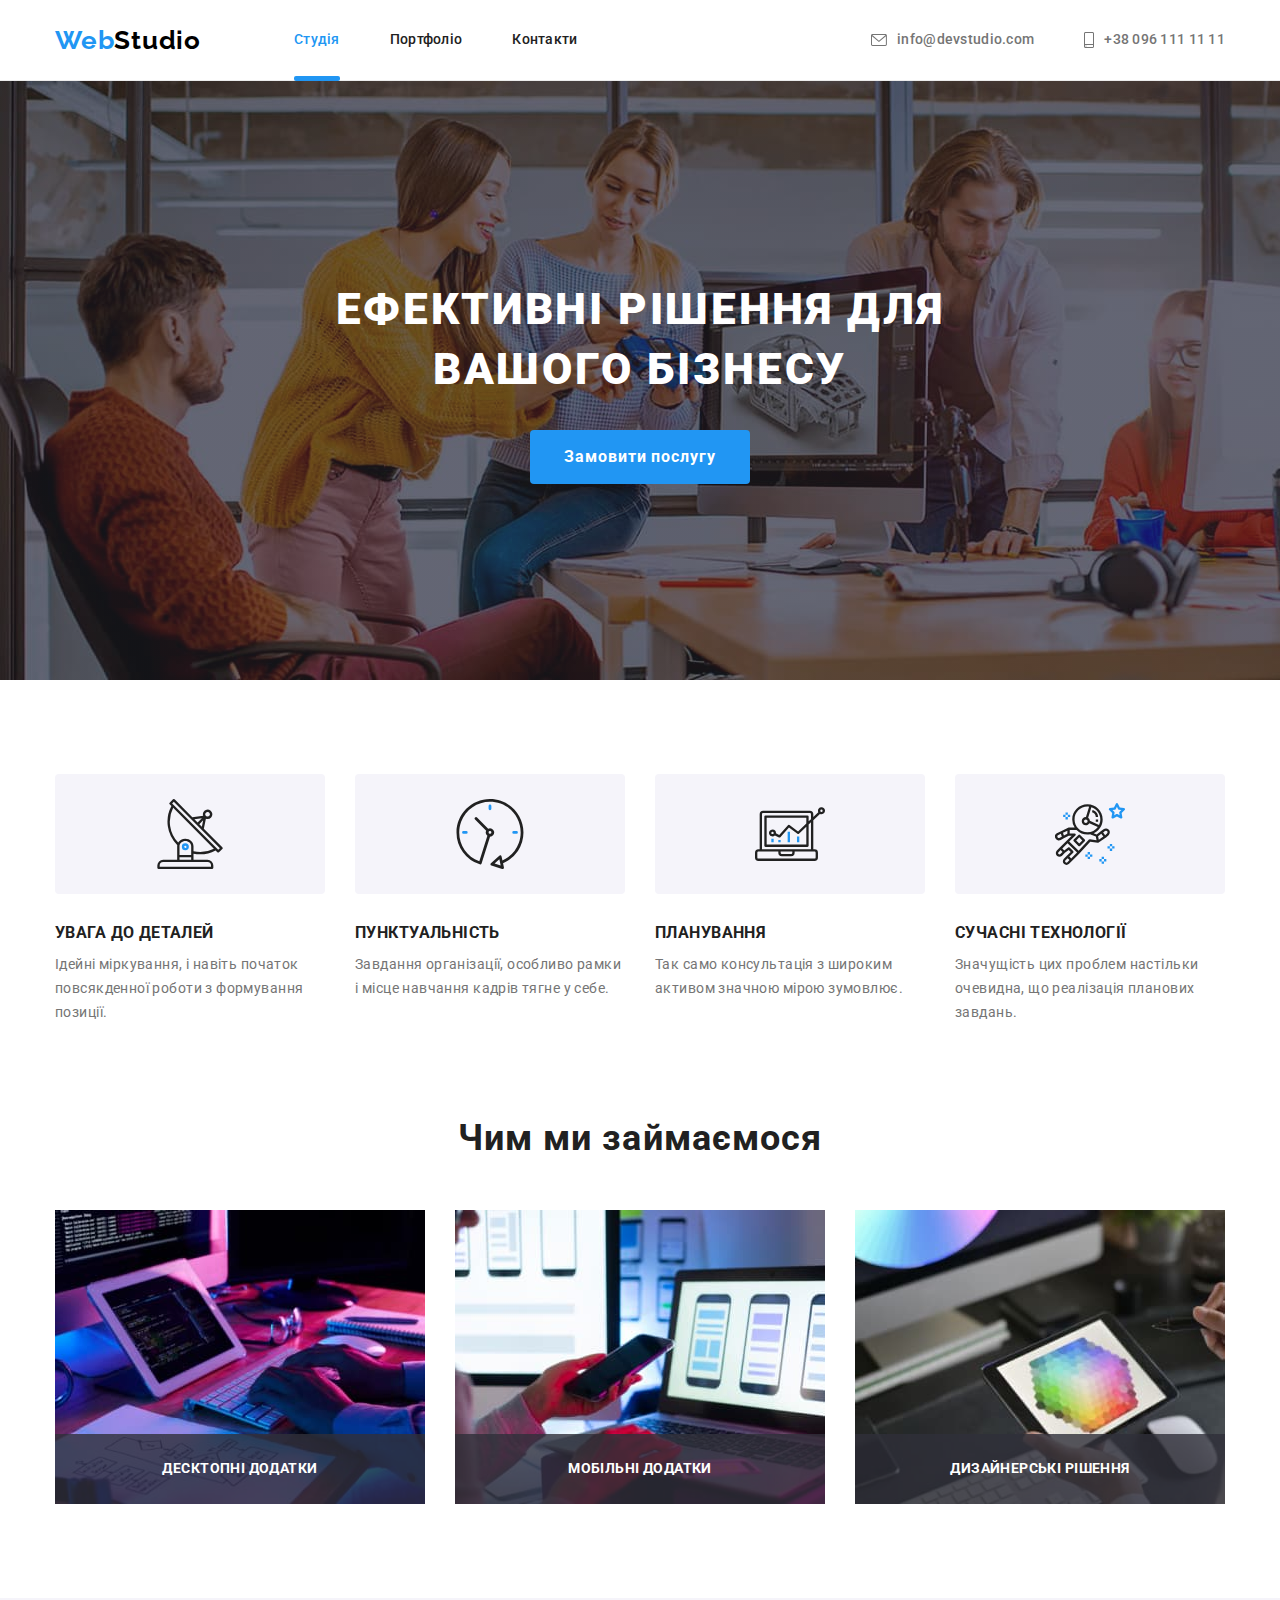
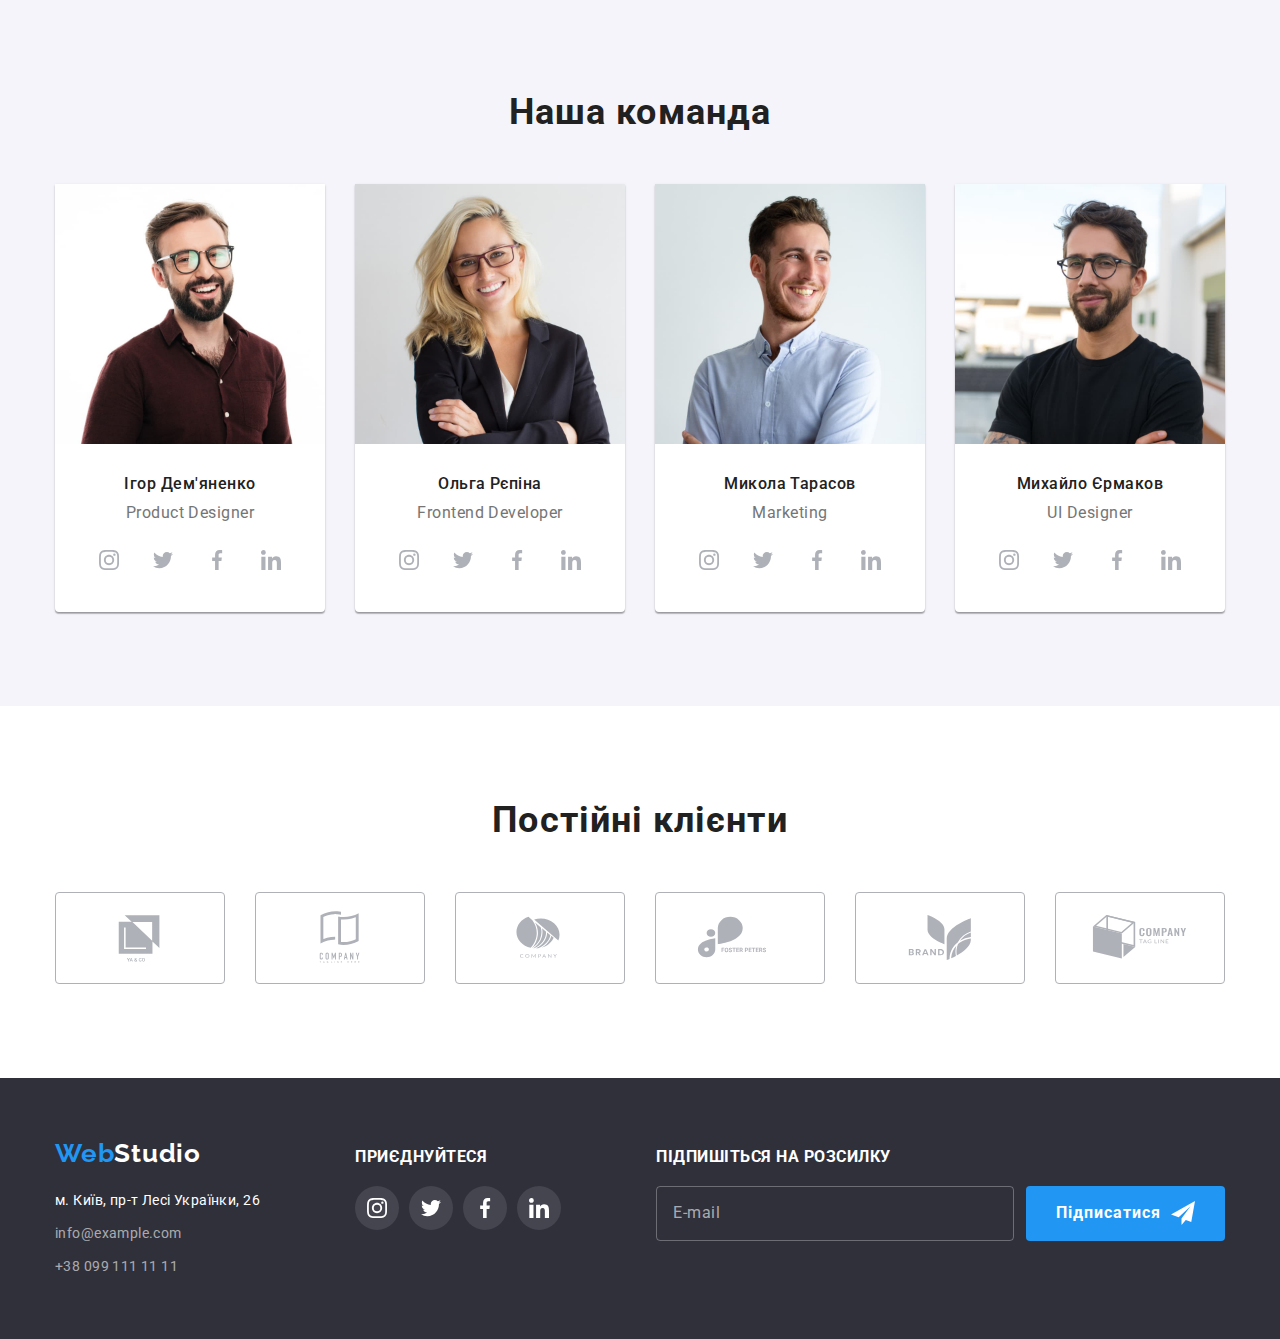
==== commit 4bb459ac: "Corrections" ====
--- a/index.html
+++ b/index.html
@@ -5,18 +5,18 @@
     <meta http-equiv="X-UA-Compatible" content="IE=edge" />
     <meta name="viewport" content="width=device-width, initial-scale=1.0" />
     <title>Студія</title>
-    <!-- <link rel="preconnect" href="https://fonts.googleapis.com" />
+    <link rel="preconnect" href="https://fonts.googleapis.com" />
     <link rel="preconnect" href="https://fonts.gstatic.com" crossorigin />
     <link
       href="https://fonts.googleapis.com/css2?family=Raleway:wght@700&family=Roboto:wght@400;500;700;900&display=swap"
       rel="stylesheet"
-    /> -->
+    />
     <link
       rel="stylesheet"
       href="https://cdnjs.cloudflare.com/ajax/libs/modern-normalize/1.1.0/modern-normalize.min.css"
     />
     <!-- <link rel="stylesheet" href="./css/styles.css" /> -->
-    <link rel="stylesheet" href="./css/main.min.css">
+    <link rel="stylesheet" href="./css/main.min.css" />
   </head>
 
   <body>
@@ -29,12 +29,18 @@
           >
           <ul class="site-nav list">
             <li class="site-nav__item">
-              <a href="./index.html" class="site-nav__link link current">Студія</a>
+              <a href="./index.html" class="site-nav__link link current"
+                >Студія</a
+              >
             </li>
             <li class="site-nav__item">
-              <a href="./portfolio.html" class="site-nav__link link">Портфоліо</a>
-            </li>
-            <li class="site-nav__item"><a href="#" class="site-nav__link link">Контакти</a></li>
+              <a href="./portfolio.html" class="site-nav__link link"
+                >Портфоліо</a
+              >
+            </li>
+            <li class="site-nav__item">
+              <a href="#" class="site-nav__link link">Контакти</a>
+            </li>
           </ul>
         </nav>
         <ul class="contact list">
@@ -61,7 +67,9 @@
     <main>
       <section class="hero hero--mg">
         <div class="container">
-          <h1 class="hero__title hero__title--mg">Ефективні рішення для вашого бізнесу</h1>
+          <h1 class="hero__title hero__title--mg">
+            Ефективні рішення для вашого бізнесу
+          </h1>
           <button type="button" class="hero__button button" data-modal-open>
             Замовити послугу
           </button>
@@ -121,38 +129,38 @@
           </ul>
         </div>
       </section>
-      <section class="section ocupation">
-        <div class="container ocupation">
-          <h2 class="section-title ocupation__title">Чим ми займаємося</h2>
-          <ul class="ocupation__list list">
-            <li class="ocupation__item">
+      <section class="section occupation">
+        <div class="container occupation">
+          <h2 class="section-title occupation__title">Чим ми займаємося</h2>
+          <ul class="occupation__list list">
+            <li class="occupation__item">
               <img
                 src="./images/photo-1.jpg"
                 alt="десктопні додатки"
                 width="370"
               />
-              <div class="ocupation__name">
-                <p class="ocupation__text">Десктопні додатки</p>
-              </div>
-            </li>
-            <li class="ocupation__item">
+              <div class="occupation__name">
+                <p class="occupation__text">Десктопні додатки</p>
+              </div>
+            </li>
+            <li class="occupation__item">
               <img
                 src="./images/photo-2.jpg"
                 alt="мобільні додатки"
                 width="370"
               />
-              <div class="ocupation__name">
-                <p class="ocupation__text">Мобільні додатки</p>
-              </div>
-            </li>
-            <li class="ocupation__item">
+              <div class="occupation__name">
+                <p class="occupation__text">Мобільні додатки</p>
+              </div>
+            </li>
+            <li class="occupation__item">
               <img
                 src="./images/photo-3.jpg"
                 alt="дизайнерські рішення"
                 width="370"
               />
-              <div class="ocupation__name">
-                <p class="ocupation__text">Дизайнерські рішення</p>
+              <div class="occupation__name">
+                <p class="occupation__text">Дизайнерські рішення</p>
               </div>
             </li>
           </ul>
@@ -161,19 +169,21 @@
       <section class="team section">
         <div class="container">
           <h2 class="section-title team__title">Наша команда</h2>
-          <ul class="member__list list">
-            <li class="member__card">
+          <ul class="member-list list">
+            <li class="member-list__card">
               <img
                 src="./images/team-card-1.jpg"
                 alt="Ігор Дем'яненко"
                 width="270"
               />
-              <div class="member__wrap">
-                <h3 class="member__title">Ігор Дем'яненко</h3>
-                <p lang="en" class="member__position">Product Designer</p>
+              <div class="member-list__wrap">
+                <h3 class="member-list__title">Ігор Дем'яненко</h3>
+                <p lang="en" class="member-list__position">Product Designer</p>
                 <ul class="socials list">
                   <li class="socials__item">
-                    <a href="#" class="socials__link socials__link--light-bg link"
+                    <a
+                      href="#"
+                      class="socials__link socials__link--light-bg link"
                       ><svg class="socials__icon" width="20" height="20">
                         <use
                           href="./images/icons.svg#icon-instagram"
@@ -181,19 +191,25 @@
                     ></a>
                   </li>
                   <li class="socials__item">
-                    <a href="#" class="socials__link socials__link--light-bg link"
+                    <a
+                      href="#"
+                      class="socials__link socials__link--light-bg link"
                       ><svg class="socials__icon" width="20" height="20">
                         <use href="./images/icons.svg#icon-twitter"></use></svg
                     ></a>
                   </li>
                   <li class="socials__item">
-                    <a href="#" class="socials__link socials__link--light-bg link"
+                    <a
+                      href="#"
+                      class="socials__link socials__link--light-bg link"
                       ><svg class="socials__icon" width="20" height="20">
                         <use href="./images/icons.svg#icon-facebook"></use></svg
                     ></a>
                   </li>
                   <li class="socials__item">
-                    <a href="#" class="socials__link socials__link--light-bg link"
+                    <a
+                      href="#"
+                      class="socials__link socials__link--light-bg link"
                       ><svg class="socials__icon" width="20" height="20">
                         <use href="./images/icons.svg#icon-linkedin"></use></svg
                     ></a>
@@ -201,18 +217,20 @@
                 </ul>
               </div>
             </li>
-            <li class="member__card">
+            <li class="member-list__card">
               <img
                 src="./images/team-card-2.jpg"
                 alt="Ольга Рєпіна"
                 width="270"
               />
-              <div class="member__wrap">
-                <h3 class="member__title">Ольга Рєпіна</h3>
-                <p lang="en" class="member__position">Frontend Developer</p>
+              <div class="member-list__wrap">
+                <h3 class="member-list__title">Ольга Рєпіна</h3>
+                <p lang="en" class="member-list__position">Frontend Developer</p>
                 <ul class="socials list">
                   <li class="socials__item">
-                    <a href="#" class="socials__link socials__link--light-bg link"
+                    <a
+                      href="#"
+                      class="socials__link socials__link--light-bg link"
                       ><svg class="socials__icon" width="20" height="20">
                         <use
                           href="./images/icons.svg#icon-instagram"
@@ -220,19 +238,25 @@
                     ></a>
                   </li>
                   <li class="socials__item">
-                    <a href="#" class="socials__link socials__link--light-bg link"
+                    <a
+                      href="#"
+                      class="socials__link socials__link--light-bg link"
                       ><svg class="socials__icon" width="20" height="20">
                         <use href="./images/icons.svg#icon-twitter"></use></svg
                     ></a>
                   </li>
                   <li class="socials__item">
-                    <a href="#" class="socials__link socials__link--light-bg link"
+                    <a
+                      href="#"
+                      class="socials__link socials__link--light-bg link"
                       ><svg class="socials__icon" width="20" height="20">
                         <use href="./images/icons.svg#icon-facebook"></use></svg
                     ></a>
                   </li>
                   <li class="socials__item">
-                    <a href="#" class="socials__link socials__link--light-bg link"
+                    <a
+                      href="#"
+                      class="socials__link socials__link--light-bg link"
                       ><svg class="socials__icon" width="20" height="20">
                         <use href="./images/icons.svg#icon-linkedin"></use></svg
                     ></a>
@@ -240,18 +264,20 @@
                 </ul>
               </div>
             </li>
-            <li class="member__card">
+            <li class="member-list__card">
               <img
                 src="./images/team-card-3.jpg"
                 alt="Микола Тарасов"
                 width="270"
               />
-              <div class="member__wrap">
-                <h3 class="member__title">Микола Тарасов</h3>
-                <p lang="en" class="member__position">Marketing</p>
+              <div class="member-list__wrap">
+                <h3 class="member-list__title">Микола Тарасов</h3>
+                <p lang="en" class="member-list__position">Marketing</p>
                 <ul class="socials list">
                   <li class="socials__item">
-                    <a href="#" class="socials__link socials__link--light-bg link"
+                    <a
+                      href="#"
+                      class="socials__link socials__link--light-bg link"
                       ><svg class="socials__icon" width="20" height="20">
                         <use
                           href="./images/icons.svg#icon-instagram"
@@ -259,19 +285,25 @@
                     ></a>
                   </li>
                   <li class="socials__item">
-                    <a href="#" class="socials__link socials__link--light-bg link"
+                    <a
+                      href="#"
+                      class="socials__link socials__link--light-bg link"
                       ><svg class="socials__icon" width="20" height="20">
                         <use href="./images/icons.svg#icon-twitter"></use></svg
                     ></a>
                   </li>
                   <li class="socials__item">
-                    <a href="#" class="socials__link socials__link--light-bg link"
+                    <a
+                      href="#"
+                      class="socials__link socials__link--light-bg link"
                       ><svg class="socials__icon" width="20" height="20">
                         <use href="./images/icons.svg#icon-facebook"></use></svg
                     ></a>
                   </li>
                   <li class="socials__item">
-                    <a href="#" class="socials__link socials__link--light-bg link"
+                    <a
+                      href="#"
+                      class="socials__link socials__link--light-bg link"
                       ><svg class="socials__icon" width="20" height="20">
                         <use href="./images/icons.svg#icon-linkedin"></use></svg
                     ></a>
@@ -279,18 +311,20 @@
                 </ul>
               </div>
             </li>
-            <li class="member__card">
+            <li class="member-list__card">
               <img
                 src="./images/team-card-4.jpg"
                 alt="Михайло Єрмаков"
                 width="270"
               />
-              <div class="member__wrap">
-                <h3 class="member__title">Михайло Єрмаков</h3>
-                <p lang="en" class="member__position">UI Designer</p>
+              <div class="member-list__wrap">
+                <h3 class="member-list__title">Михайло Єрмаков</h3>
+                <p lang="en" class="member-list__position">UI Designer</p>
                 <ul class="socials list">
                   <li class="socials__item">
-                    <a href="#" class="socials__link socials__link--light-bg link"
+                    <a
+                      href="#"
+                      class="socials__link socials__link--light-bg link"
                       ><svg class="socials__icon" width="20" height="20">
                         <use
                           href="./images/icons.svg#icon-instagram"
@@ -298,19 +332,25 @@
                     ></a>
                   </li>
                   <li class="socials__item">
-                    <a href="#" class="socials__link socials__link--light-bg link"
+                    <a
+                      href="#"
+                      class="socials__link socials__link--light-bg link"
                       ><svg class="socials__icon" width="20" height="20">
                         <use href="./images/icons.svg#icon-twitter"></use></svg
                     ></a>
                   </li>
                   <li class="socials__item">
-                    <a href="#" class="socials__link socials__link--light-bg link"
+                    <a
+                      href="#"
+                      class="socials__link socials__link--light-bg link"
                       ><svg class="socials__icon" width="20" height="20">
                         <use href="./images/icons.svg#icon-facebook"></use></svg
                     ></a>
                   </li>
                   <li class="socials__item">
-                    <a href="#" class="socials__link socials__link--light-bg link"
+                    <a
+                      href="#"
+                      class="socials__link socials__link--light-bg link"
                       ><svg class="socials__icon" width="20" height="20">
                         <use href="./images/icons.svg#icon-linkedin"></use></svg
                     ></a>
@@ -456,55 +496,55 @@
         <p class="modal-title">Залиште свої дані, ми вам передзвонимо</p>
         <form>
           <div class="form-field">
-            <label for="user-name" class="modal-form-label">Ім'я</label>
+            <label for="user-name" class="form-label">Ім'я</label>
             <div class="input-wrap">
               <input
                 type="text"
                 id="user-name"
                 name="user-name"
-                class="modal-form-input"
+                class="form-input"
                 minlength="2"
                 autocomplete="off"
                 required
               />
-              <svg class="modal-input-icon" width="18" height="18">
+              <svg class="form-input-icon" width="18" height="18">
                 <use href="./images/icons.svg#icon-person-modal"></use>
               </svg>
             </div>
           </div>
           <div class="form-field">
-            <label for="user-phone" class="modal-form-label">Телефон</label>
+            <label for="user-phone" class="form-label">Телефон</label>
             <div class="input-wrap">
               <input
                 type="tel"
                 id="user-phone"
                 name="user-phone"
-                class="modal-form-input"
+                class="form-input"
                 minlength="10"
                 required
               />
-              <svg class="modal-input-icon" width="18" height="18">
+              <svg class="form-input-icon" width="18" height="18">
                 <use href="./images/icons.svg#icon-phone-modal"></use>
               </svg>
             </div>
           </div>
           <div class="form-field">
-            <label for="user-email" class="modal-form-label">Пошта</label>
+            <label for="user-email" class="form-label">Пошта</label>
             <div class="input-wrap">
               <input
                 type="text"
                 id="user-email"
                 name="user-email"
-                class="modal-form-input"
+                class="form-input"
                 required
               />
-              <svg class="modal-input-icon" width="18" height="18">
+              <svg class="form-input-icon" width="18" height="18">
                 <use href="./images/icons.svg#icon-email-modal"></use>
               </svg>
             </div>
           </div>
           <div class="form-field">
-            <label for="user-comment" class="modal-form-label">Коментар</label>
+            <label for="user-comment" class="form-label">Коментар</label>
             <textarea
               name="user-comment"
               id="user-comment"
@@ -513,7 +553,7 @@
               autocomplete="off"
             ></textarea>
           </div>
-          <label class="modal-checkbox-label">
+          <label class="checkbox-label">
             <input
               type="checkbox"
               name="policy-checkbox"
@@ -529,7 +569,7 @@
             <a
               href="#"
               target="_blank"
-              class="modal-checkbox-link link"
+              class="checkbox-link link"
               rel="noreferrer noopener nofollow"
               >Умови договору</a
             >
--- a/css/main.min.css
+++ b/css/main.min.css
@@ -1 +1 @@
-@font-face{font-family:"Roboto";font-style:normal;font-weight:400;src:url("../fonts/roboto-v30-latin_cyrillic-regular.eot");src:local(""),url("../fonts/roboto-v30-latin_cyrillic-regular.eot?#iefix") format("embedded-opentype"),url("../fonts/roboto-v30-latin_cyrillic-regular.woff2") format("woff2"),url("../fonts/roboto-v30-latin_cyrillic-regular.woff") format("woff"),url("../fonts/roboto-v30-latin_cyrillic-regular.ttf") format("truetype"),url("../fonts/roboto-v30-latin_cyrillic-regular.svg#Roboto") format("svg")}@font-face{font-family:"Roboto";font-style:normal;font-weight:500;src:url("../fonts/roboto-v30-latin_cyrillic-500.eot");src:local(""),url("../fonts/roboto-v30-latin_cyrillic-500.eot?#iefix") format("embedded-opentype"),url("../fonts/roboto-v30-latin_cyrillic-500.woff2") format("woff2"),url("../fonts/roboto-v30-latin_cyrillic-500.woff") format("woff"),url("../fonts/roboto-v30-latin_cyrillic-500.ttf") format("truetype"),url("../fonts/roboto-v30-latin_cyrillic-500.svg#Roboto") format("svg")}@font-face{font-family:"Roboto";font-style:normal;font-weight:700;src:url("../fonts/roboto-v30-latin_cyrillic-700.eot");src:local(""),url("../fonts/roboto-v30-latin_cyrillic-700.eot?#iefix") format("embedded-opentype"),url("../fonts/roboto-v30-latin_cyrillic-700.woff2") format("woff2"),url("../fonts/roboto-v30-latin_cyrillic-700.woff") format("woff"),url("../fonts/roboto-v30-latin_cyrillic-700.ttf") format("truetype"),url("../fonts/roboto-v30-latin_cyrillic-700.svg#Roboto") format("svg")}@font-face{font-family:"Roboto";font-style:normal;font-weight:900;src:url("../fonts/roboto-v30-latin_cyrillic-900.eot");src:local(""),url("../fonts/roboto-v30-latin_cyrillic-900.eot?#iefix") format("embedded-opentype"),url("../fonts/roboto-v30-latin_cyrillic-900.woff2") format("woff2"),url("../fonts/roboto-v30-latin_cyrillic-900.woff") format("woff"),url("../fonts/roboto-v30-latin_cyrillic-900.ttf") format("truetype"),url("../fonts/roboto-v30-latin_cyrillic-900.svg#Roboto") format("svg")}.form-button,.footer-soc,.logo-link,.logo-list,.contact .contact__link,.navigation,.header .main-nav,.policy-icon,.modal-checkbox-label,.close-button,.socials__link,.socials,.thumb{display:-webkit-box;display:-ms-flexbox;display:flex;-webkit-box-align:center;-ms-flex-align:center;align-items:center;-webkit-box-pack:center;-ms-flex-pack:center;justify-content:center}body{font-family:"Roboto",sans-serif;font-size:14px;letter-spacing:.03em;color:var(--primary-text-color);background-color:var(--main-bg-color)}.button{cursor:pointer;line-height:1.62;font-weight:700;font-size:16px;line-height:1.88;letter-spacing:.06em;color:#fff;background-color:#2196f3;border-color:rgba(0,0,0,0);border-radius:4px;-webkit-transition:background-color 250ms cubic-bezier(0.4, 0, 0.2, 1),-webkit-box-shadow 250ms cubic-bezier(0.4, 0, 0.2, 1);transition:background-color 250ms cubic-bezier(0.4, 0, 0.2, 1),-webkit-box-shadow 250ms cubic-bezier(0.4, 0, 0.2, 1);transition:background-color 250ms cubic-bezier(0.4, 0, 0.2, 1),box-shadow 250ms cubic-bezier(0.4, 0, 0.2, 1);transition:background-color 250ms cubic-bezier(0.4, 0, 0.2, 1),box-shadow 250ms cubic-bezier(0.4, 0, 0.2, 1),-webkit-box-shadow 250ms cubic-bezier(0.4, 0, 0.2, 1)}.button:hover,.button:focus{background-color:#188ce8;-webkit-box-shadow:0px 4px 4px rgba(0,0,0,.15);box-shadow:0px 4px 4px rgba(0,0,0,.15)}ul,li,h1,h2,h3,p{padding:0;margin:0}img{display:block}.list{list-style:none}.link{text-decoration:none}.container{width:1200px;padding-left:15px;padding-right:15px;margin:0 auto}.section{padding-top:94px;padding-bottom:94px}.section-title{font-weight:700;font-size:36px;line-height:1.16;letter-spacing:.03em;text-align:center;color:#212121;margin-bottom:50px}.thumb{max-width:270px;height:120px;background:#f5f4fa;border-radius:4px;margin-bottom:30px}.vis-hidden{position:absolute;width:1px;height:1px;margin:-1px;border:0;padding:0;white-space:nowrap;-webkit-clip-path:inset(100%);clip-path:inset(100%);clip:rect(0 0 0 0);overflow:hidden}.logo{font-family:"Raleway",sans-serif;font-weight:700;font-size:26px;line-height:1.19;letter-spacing:.03em;text-decoration:none}.logo--color-main{color:#2196f3}.logo--color-dark{color:#000}.logo--color-light{color:#fff}.header__logo{margin-right:93px}.socials{gap:10px}.socials__link{width:44px;height:44px;border-radius:50%;-webkit-transition:color 250ms cubic-bezier(0.4, 0, 0.2, 1),background-color 250ms cubic-bezier(0.4, 0, 0.2, 1);transition:color 250ms cubic-bezier(0.4, 0, 0.2, 1),background-color 250ms cubic-bezier(0.4, 0, 0.2, 1)}.socials__link--light-bg{color:#afb1b8;fill:currentColor}.socials__link--light-bg:hover,.socials__link--light-bg :focus{background-color:#2196f3;color:#fff}.socials__link--dark-bg{background-color:rgba(255,255,255,.1);color:#fff;fill:currentColor}.socials__link--dark-bg:hover,.socials__link--dark-bg :focus{background-color:#2196f3}.backdrop{position:fixed;top:0;left:0;z-index:100;width:100%;height:100vh;opacity:1;-webkit-transition:opacity 250ms cubic-bezier(0.4, 0, 0.2, 1);transition:opacity 250ms cubic-bezier(0.4, 0, 0.2, 1);background-color:rgba(0,0,0,.2)}.backdrop.is-hidden{opacity:0;pointer-events:none}.backdrop.is-hidden .modal{-webkit-transform:translate(-50%, -50%) scale(0.9);transform:translate(-50%, -50%) scale(0.9)}.modal{position:absolute;top:50%;left:50%;-webkit-transform:translate(-50%, -50%) scale(1);transform:translate(-50%, -50%) scale(1);-webkit-transition:-webkit-transform 250ms cubic-bezier(0.4, 0, 0.2, 1);transition:-webkit-transform 250ms cubic-bezier(0.4, 0, 0.2, 1);transition:transform 250ms cubic-bezier(0.4, 0, 0.2, 1);transition:transform 250ms cubic-bezier(0.4, 0, 0.2, 1), -webkit-transform 250ms cubic-bezier(0.4, 0, 0.2, 1);width:528px;min-height:581px;padding:40px;background:#fff;-webkit-box-shadow:0px 1px 3px rgba(0,0,0,.12),0px 1px 1px rgba(0,0,0,.14),0px 2px 1px rgba(0,0,0,.2);box-shadow:0px 1px 3px rgba(0,0,0,.12),0px 1px 1px rgba(0,0,0,.14),0px 2px 1px rgba(0,0,0,.2);border-radius:4px}.modal-title{font-weight:700;font-size:20px;line-height:1.15;letter-spacing:.03em;text-align:center;color:#212121;margin-bottom:12px}.close-button{position:absolute;top:8px;right:8px;width:30px;height:30px;border-radius:50%;background-color:#fff;border:1px solid rgba(0,0,0,.1);fill:currentColor}.close-button:hover,.close-button :focus{color:#2196f3}.form-field{width:100%;margin-bottom:10px}.form-field:last-of-type{margin-bottom:20px}.input-wrap{position:relative}.modal-form-label{display:block;margin-bottom:4px;font-weight:400;font-size:12px;line-height:1.17;letter-spacing:.01em;color:#757575}.modal-form-input{width:100%;height:40px;border:1px solid rgba(33,33,33,.2);border-radius:4px;padding-left:42px;-webkit-transition:color 250ms cubic-bezier(0.4, 0, 0.2, 1),border-color 250ms cubic-bezier(0.4, 0, 0.2, 1);transition:color 250ms cubic-bezier(0.4, 0, 0.2, 1),border-color 250ms cubic-bezier(0.4, 0, 0.2, 1)}.modal-form-input:focus{outline:rgba(0,0,0,0);border:1px solid #2196f3}.modal-form-input:focus+.modal-input-icon{fill:#2196f3}.modal-input-icon{position:absolute;left:12px;bottom:11px;-webkit-transition:fill 250ms cubic-bezier(0.4, 0, 0.2, 1);transition:fill 250ms cubic-bezier(0.4, 0, 0.2, 1)}.form-user-comment{width:100%;height:120px;resize:none;border:1px solid rgba(33,33,33,.2);border-radius:4px;padding:12px 16px;-webkit-transition:color 250ms cubic-bezier(0.4, 0, 0.2, 1),border-color 250ms cubic-bezier(0.4, 0, 0.2, 1);transition:color 250ms cubic-bezier(0.4, 0, 0.2, 1),border-color 250ms cubic-bezier(0.4, 0, 0.2, 1)}.form-user-comment:focus{outline:rgba(0,0,0,0);border:1px solid #2196f3}.form-user-comment::-webkit-input-placeholder{font-weight:400;font-size:12px;line-height:1.17;letter-spacing:.01em;color:rgba(117,117,117,.5)}.form-user-comment::-moz-placeholder{font-weight:400;font-size:12px;line-height:1.17;letter-spacing:.01em;color:rgba(117,117,117,.5)}.form-user-comment:-ms-input-placeholder{font-weight:400;font-size:12px;line-height:1.17;letter-spacing:.01em;color:rgba(117,117,117,.5)}.form-user-comment::-ms-input-placeholder{font-weight:400;font-size:12px;line-height:1.17;letter-spacing:.01em;color:rgba(117,117,117,.5)}.form-user-comment::placeholder{font-weight:400;font-size:12px;line-height:1.17;letter-spacing:.01em;color:rgba(117,117,117,.5)}.modal-form-checkbox{margin-right:8px}.modal-checkbox-label{font-weight:400;font-size:14px;line-height:1.71;letter-spacing:.03em;color:#757575;margin-bottom:30px}.modal-checkbox-link{text-decoration:underline;color:#2196f3;margin-left:4px}.modal-form-button{padding:10px 52px;display:block;margin-left:auto;margin-right:auto}.policy-checkbox{display:inline-block}.policy-checkbox:checked+.policy-icon{fill:#fff;background-color:#2196f3;border-color:#2196f3;outline:rgba(0,0,0,0)}.policy-checkbox:focus+.policy-icon{border-color:#2196f3}.policy-icon{width:16px;height:15px;background-size:contain;background-repeat:no-repeat;fill:rgba(0,0,0,0);border:2px solid #212121;border-radius:4px;margin-right:8px;-webkit-transition:background-color 250ms cubic-bezier(0.4, 0, 0.2, 1),border-color 250ms cubic-bezier(0.4, 0, 0.2, 1),fill 250ms cubic-bezier(0.4, 0, 0.2, 1);transition:background-color 250ms cubic-bezier(0.4, 0, 0.2, 1),border-color 250ms cubic-bezier(0.4, 0, 0.2, 1),fill 250ms cubic-bezier(0.4, 0, 0.2, 1)}.header{position:fixed;top:0;z-index:1;width:100%;border-bottom:1px solid #ececec;background-color:#fff}.site-nav{display:-webkit-box;display:-ms-flexbox;display:flex}.site-nav__item:not(:last-child){margin-right:50px}.site-nav__link{font-weight:500;line-height:1.14;letter-spacing:.02em;color:#212121;display:block;padding-top:32px;padding-bottom:32px;position:relative;-webkit-transition:color 250ms cubic-bezier(0.4, 0, 0.2, 1);transition:color 250ms cubic-bezier(0.4, 0, 0.2, 1)}.site-nav__link:hover,.site-nav__link :focus{color:#2196f3}.link.current{color:#2196f3}.link.current::after{position:absolute;bottom:0;left:0;content:"";background-color:#2196f3;border-radius:2px;width:100%;height:5px;margin-bottom:-1px}.contact{display:-webkit-box;display:-ms-flexbox;display:flex;margin-left:auto}.contact>.contact__item+.contact__item{margin-left:50px}.contact .contact__link{font-weight:500;line-height:1.14;letter-spacing:.02em;color:#757575;fill:currentColor;padding-top:32px;padding-bottom:32px;-webkit-transition:color 250ms cubic-bezier(0.4, 0, 0.2, 1);transition:color 250ms cubic-bezier(0.4, 0, 0.2, 1)}.contact .contact__link:hover,.contact .contact__link :focus{color:#2196f3}.contact__icon{margin-right:10px}.hero{background-color:#c4c4c4;height:600px;max-width:1600px;background-image:-webkit-gradient(linear, left top, left bottom, from(rgba(47, 48, 58, 0.4)), to(rgba(47, 48, 58, 0.4))),url(../images/hero-image.jpg);background-image:linear-gradient(rgba(47, 48, 58, 0.4), rgba(47, 48, 58, 0.4)),url(../images/hero-image.jpg);background-repeat:no-repeat;background-size:cover;text-align:center;padding-top:200px;padding-bottom:200px;margin-left:auto;margin-right:auto}.hero--mg{margin-top:80px}.hero__title{font-weight:900;font-size:44px;line-height:1.36;letter-spacing:.06em;text-transform:uppercase;color:#fff;max-width:696px;margin-left:auto;margin-right:auto}.hero__title--mg{margin-bottom:30px}.hero__button{padding:10px 32px}.pros-list{display:-webkit-box;display:-ms-flexbox;display:flex}.pros-list__item{width:calc((100% - 90px)/4)}.pros-list__item:not(:last-child){margin-right:30px}.pros-list__title{font-weight:700;line-height:1.14;text-transform:uppercase;color:#212121;margin-bottom:10px}.pros-list__text{line-height:1.71}.section.ocupation{padding-top:0}.ocupation__list{display:-webkit-box;display:-ms-flexbox;display:flex}.ocupation__item{width:calc((100% - 60px)/3);position:relative}.ocupation__name{position:absolute;bottom:0;width:100%;height:70px;background:rgba(47,48,58,.8)}.ocupation__text{display:block;margin:27px auto;font-weight:700;line-height:1.14;letter-spacing:.03em;text-align:center;text-transform:uppercase;color:#fff}.ocupation__item:not(:last-child){margin-right:30px}.team.section{background-color:#f5f4fa}.member__list{display:-webkit-box;display:-ms-flexbox;display:flex}.member__card{width:calc((100% - 90px)/4);background-color:#fff;-webkit-box-shadow:0px 1px 3px rgba(0,0,0,.12),0px 1px 1px rgba(0,0,0,.14),0px 2px 1px rgba(0,0,0,.2);box-shadow:0px 1px 3px rgba(0,0,0,.12),0px 1px 1px rgba(0,0,0,.14),0px 2px 1px rgba(0,0,0,.2);border-radius:0px 0px 4px 4px}.member__card:not(:last-child){margin-right:30px}.member__wrap{padding:30px 32px}.member__title{font-weight:500;font-size:16px;line-height:1.19;letter-spacing:.03em;text-align:center;color:#212121;margin-bottom:10px}.member__position{font-size:16px;line-height:1.19;letter-spacing:.03em;text-align:center;margin-bottom:16px}.logo-list{max-width:1170px;-webkit-box-pack:justify;-ms-flex-pack:justify;justify-content:space-between}.logo-link{width:170px;height:92px;border:1px solid #afb1b8;border-radius:4px;color:#afb1b8;fill:currentColor;-webkit-transition:border-color 250ms cubic-bezier(0.4, 0, 0.2, 1),color 250ms cubic-bezier(0.4, 0, 0.2, 1);transition:border-color 250ms cubic-bezier(0.4, 0, 0.2, 1),color 250ms cubic-bezier(0.4, 0, 0.2, 1)}.logo-link:hover,.logo-link:focus{border-color:#2196f3;color:#2196f3}.footer{background-color:#2f303a;padding-top:60px;padding-bottom:60px}.footer-container{display:-webkit-box;display:-ms-flexbox;display:flex;-webkit-box-align:baseline;-ms-flex-align:baseline;align-items:baseline;-webkit-box-pack:justify;-ms-flex-pack:justify;justify-content:space-between}.footer-title{font-weight:700;line-height:1.14;letter-spacing:.03em;text-transform:uppercase;color:#fff;margin-bottom:20px}.footer-soc{gap:10px}.footer-form{display:-webkit-box;display:-ms-flexbox;display:flex}.address{font-style:normal;margin-top:20px}.address-item:not(:last-child){margin-bottom:9px}.footer-address{line-height:1.71;color:#fff;-webkit-transition:color 250ms cubic-bezier(0.4, 0, 0.2, 1);transition:color 250ms cubic-bezier(0.4, 0, 0.2, 1)}.footer-address:hover,.footer-address :focus{color:#2196f3}.footer-contact{line-height:1.71;color:rgba(255,255,255,.6);-webkit-transition:color 250ms cubic-bezier(0.4, 0, 0.2, 1);transition:color 250ms cubic-bezier(0.4, 0, 0.2, 1)}.footer-contact:hover,.footer-contact :focus{color:#2196f3}.mailing-input{width:358px;border:1px solid rgba(255,255,255,.3);border-radius:4px;background-color:rgba(0,0,0,0);margin-right:12px;padding-left:16px}.mailing-input:focus{background-color:#fff;outline:rgba(0,0,0,0)}.mailing-input::-webkit-input-placeholder{font-weight:400;font-size:16px;line-height:1.25;letter-spacing:.03em;padding-top:15px;padding-bottom:15px;color:rgba(255,255,255,.6)}.mailing-input::-moz-placeholder{font-weight:400;font-size:16px;line-height:1.25;letter-spacing:.03em;padding-top:15px;padding-bottom:15px;color:rgba(255,255,255,.6)}.mailing-input:-ms-input-placeholder{font-weight:400;font-size:16px;line-height:1.25;letter-spacing:.03em;padding-top:15px;padding-bottom:15px;color:rgba(255,255,255,.6)}.mailing-input::-ms-input-placeholder{font-weight:400;font-size:16px;line-height:1.25;letter-spacing:.03em;padding-top:15px;padding-bottom:15px;color:rgba(255,255,255,.6)}.mailing-input::placeholder{font-weight:400;font-size:16px;line-height:1.25;letter-spacing:.03em;padding-top:15px;padding-bottom:15px;color:rgba(255,255,255,.6)}.form-button{padding:10px 28px;fill:currentColor}.form-button-icon{margin-left:10px}.section.portfolio{margin-top:80px}.list.button-list{margin-bottom:50px;text-align:center}.button-list>li{display:inline-block}.button-item:not(last-child){margin-right:8px}.portfolio-button{font-weight:500;font-size:16px;line-height:1.62;letter-spacing:.03em;text-align:center;color:#212121;background-color:#f5f4fa;border-radius:4px;border:rgba(0,0,0,0);padding:6px 22px;display:inline-block;-webkit-transition:color 250ms cubic-bezier(0.4, 0, 0.2, 1),background-color 250ms cubic-bezier(0.4, 0, 0.2, 1),-webkit-box-shadow 250ms cubic-bezier(0.4, 0, 0.2, 1);transition:color 250ms cubic-bezier(0.4, 0, 0.2, 1),background-color 250ms cubic-bezier(0.4, 0, 0.2, 1),-webkit-box-shadow 250ms cubic-bezier(0.4, 0, 0.2, 1);transition:color 250ms cubic-bezier(0.4, 0, 0.2, 1),background-color 250ms cubic-bezier(0.4, 0, 0.2, 1),box-shadow 250ms cubic-bezier(0.4, 0, 0.2, 1);transition:color 250ms cubic-bezier(0.4, 0, 0.2, 1),background-color 250ms cubic-bezier(0.4, 0, 0.2, 1),box-shadow 250ms cubic-bezier(0.4, 0, 0.2, 1),-webkit-box-shadow 250ms cubic-bezier(0.4, 0, 0.2, 1)}.portfolio-button:hover,.portfolio-button :focus,.portfolio-button .current{color:#fff;background-color:#2196f3;-webkit-box-shadow:0px 4px 4px rgba(0,0,0,.15);box-shadow:0px 4px 4px rgba(0,0,0,.15)}.portfolio.list{display:-webkit-box;display:-ms-flexbox;display:flex;-ms-flex-wrap:wrap;flex-wrap:wrap;gap:30px}.portfolio-item{width:370px;-webkit-transition:-webkit-box-shadow 250ms cubic-bezier(0.4, 0, 0.2, 1);transition:-webkit-box-shadow 250ms cubic-bezier(0.4, 0, 0.2, 1);transition:box-shadow 250ms cubic-bezier(0.4, 0, 0.2, 1);transition:box-shadow 250ms cubic-bezier(0.4, 0, 0.2, 1), -webkit-box-shadow 250ms cubic-bezier(0.4, 0, 0.2, 1)}.portfolio-item:hover,.portfolio-item :focus{-webkit-box-shadow:0px 1px 1px rgba(0,0,0,.12),0px 4px 4px rgba(0,0,0,.06),1px 4px 6px rgba(0,0,0,.16);box-shadow:0px 1px 1px rgba(0,0,0,.12),0px 4px 4px rgba(0,0,0,.06),1px 4px 6px rgba(0,0,0,.16)}.portfolio-item .description{border-bottom:1px solid #eee;border-right:1px solid #eee;border-left:1px solid #eee;padding:20px 24px}.portfolio li:nth-child(n+7){margin-bottom:0}.image-combo{position:relative;overflow:hidden}.image-description{position:absolute;bottom:-100%;width:100%;height:100%;background:rgba(33,150,243,.9);-webkit-transition:-webkit-transform 250ms cubic-bezier(0.4, 0, 0.2, 1);transition:-webkit-transform 250ms cubic-bezier(0.4, 0, 0.2, 1);transition:transform 250ms cubic-bezier(0.4, 0, 0.2, 1);transition:transform 250ms cubic-bezier(0.4, 0, 0.2, 1), -webkit-transform 250ms cubic-bezier(0.4, 0, 0.2, 1)}.portfolio-link:hover .image-description,.portfolio-link:focus .image-description{-webkit-transform:translateY(-100%);transform:translateY(-100%)}.image-description-text{margin:63px 24px;font-weight:400;font-size:18px;line-height:1.56;letter-spacing:.03em;color:#fff}.portfolio .title{font-weight:700;font-size:18px;line-height:2;letter-spacing:.06em;color:#212121;margin-bottom:4px}.portfolio .type{font-size:16px;line-height:1.87;letter-spacing:.03em;color:#757575}/*# sourceMappingURL=main.min.css.map */+.form-button,.footer-soc,.logo-link,.logo-list,.navigation,.header .main-nav,.policy-icon,.checkbox-label,.close-button,.socials__link,.socials,.contact .contact__link,.thumb{display:-webkit-box;display:-ms-flexbox;display:flex;-webkit-box-align:center;-ms-flex-align:center;align-items:center;-webkit-box-pack:center;-ms-flex-pack:center;justify-content:center}body{font-family:"Roboto",sans-serif;font-size:14px;letter-spacing:.03em;color:#757575;background-color:#fff}.button{cursor:pointer;line-height:1.62;font-weight:700;font-size:16px;line-height:1.88;letter-spacing:.06em;color:#fff;background-color:#2196f3;border-color:rgba(0,0,0,0);border-radius:4px;-webkit-transition:background-color 250ms cubic-bezier(0.4, 0, 0.2, 1),-webkit-box-shadow 250ms cubic-bezier(0.4, 0, 0.2, 1);transition:background-color 250ms cubic-bezier(0.4, 0, 0.2, 1),-webkit-box-shadow 250ms cubic-bezier(0.4, 0, 0.2, 1);transition:background-color 250ms cubic-bezier(0.4, 0, 0.2, 1),box-shadow 250ms cubic-bezier(0.4, 0, 0.2, 1);transition:background-color 250ms cubic-bezier(0.4, 0, 0.2, 1),box-shadow 250ms cubic-bezier(0.4, 0, 0.2, 1),-webkit-box-shadow 250ms cubic-bezier(0.4, 0, 0.2, 1)}.button:hover,.button:focus{background-color:#188ce8;-webkit-box-shadow:0px 4px 4px rgba(0,0,0,.15);box-shadow:0px 4px 4px rgba(0,0,0,.15)}ul,li,h1,h2,h3,p{padding:0;margin:0}img{display:block}.list{list-style:none}.link{text-decoration:none}.container{width:1200px;padding-left:15px;padding-right:15px;margin:0 auto}.section{padding-top:94px;padding-bottom:94px}.section-title{font-weight:700;font-size:36px;line-height:1.16;letter-spacing:.03em;text-align:center;color:#212121;margin-bottom:50px}.thumb{max-width:270px;height:120px;background:#f5f4fa;border-radius:4px;margin-bottom:30px}.vis-hidden{position:absolute;width:1px;height:1px;margin:-1px;border:0;padding:0;white-space:nowrap;-webkit-clip-path:inset(100%);clip-path:inset(100%);clip:rect(0 0 0 0);overflow:hidden}.logo{font-family:"Raleway",sans-serif;font-weight:700;font-size:26px;line-height:1.19;letter-spacing:.03em;text-decoration:none}.logo--color-main{color:#2196f3}.logo--color-dark{color:#000}.logo--color-light{color:#fff}.site-nav{display:-webkit-box;display:-ms-flexbox;display:flex}.site-nav__item:not(:last-child){margin-right:50px}.site-nav__link{font-weight:500;line-height:1.14;letter-spacing:.02em;color:#212121;display:block;padding-top:32px;padding-bottom:32px;position:relative;-webkit-transition:color 250ms cubic-bezier(0.4, 0, 0.2, 1);transition:color 250ms cubic-bezier(0.4, 0, 0.2, 1)}.site-nav__link:hover,.site-nav__link:focus{color:#2196f3}.contact{display:-webkit-box;display:-ms-flexbox;display:flex;margin-left:auto}.contact>.contact__item+.contact__item{margin-left:50px}.contact__icon{margin-right:10px}.contact .contact__link{font-weight:500;line-height:1.14;letter-spacing:.02em;color:#757575;fill:currentColor;padding-top:32px;padding-bottom:32px;-webkit-transition:color 250ms cubic-bezier(0.4, 0, 0.2, 1);transition:color 250ms cubic-bezier(0.4, 0, 0.2, 1)}.contact .contact__link:hover,.contact .contact__link:focus{color:#2196f3}.member-list{display:-webkit-box;display:-ms-flexbox;display:flex}.member-list__card{width:calc((100% - 90px)/4);background-color:#fff;-webkit-box-shadow:0px 1px 3px rgba(0,0,0,.12),0px 1px 1px rgba(0,0,0,.14),0px 2px 1px rgba(0,0,0,.2);box-shadow:0px 1px 3px rgba(0,0,0,.12),0px 1px 1px rgba(0,0,0,.14),0px 2px 1px rgba(0,0,0,.2);border-radius:0px 0px 4px 4px}.member-list__card:not(:last-child){margin-right:30px}.member-list__wrap{padding:30px 32px}.member-list__title{font-weight:500;font-size:16px;line-height:1.19;letter-spacing:.03em;text-align:center;color:#212121;margin-bottom:10px}.member-list__position{font-size:16px;line-height:1.19;letter-spacing:.03em;text-align:center;margin-bottom:16px}.socials{gap:10px}.socials__link{width:44px;height:44px;border-radius:50%;-webkit-transition:color 250ms cubic-bezier(0.4, 0, 0.2, 1),background-color 250ms cubic-bezier(0.4, 0, 0.2, 1);transition:color 250ms cubic-bezier(0.4, 0, 0.2, 1),background-color 250ms cubic-bezier(0.4, 0, 0.2, 1)}.socials__link--light-bg{color:#afb1b8;fill:currentColor}.socials__link--light-bg:hover,.socials__link--light-bg:focus{background-color:#2196f3;color:#fff}.socials__link--dark-bg{background-color:rgba(255,255,255,.1);color:#fff;fill:currentColor}.socials__link--dark-bg:hover,.socials__link--dark-bg:focus{background-color:#2196f3}.backdrop{position:fixed;top:0;left:0;z-index:100;width:100%;height:100vh;opacity:1;-webkit-transition:opacity 250ms cubic-bezier(0.4, 0, 0.2, 1);transition:opacity 250ms cubic-bezier(0.4, 0, 0.2, 1);background-color:rgba(0,0,0,.2)}.backdrop.is-hidden{opacity:0;pointer-events:none}.backdrop.is-hidden .modal{-webkit-transform:translate(-50%, -50%) scale(0.9);transform:translate(-50%, -50%) scale(0.9)}.modal{position:absolute;top:50%;left:50%;-webkit-transform:translate(-50%, -50%) scale(1);transform:translate(-50%, -50%) scale(1);-webkit-transition:-webkit-transform 250ms cubic-bezier(0.4, 0, 0.2, 1);transition:-webkit-transform 250ms cubic-bezier(0.4, 0, 0.2, 1);transition:transform 250ms cubic-bezier(0.4, 0, 0.2, 1);transition:transform 250ms cubic-bezier(0.4, 0, 0.2, 1), -webkit-transform 250ms cubic-bezier(0.4, 0, 0.2, 1);width:528px;min-height:581px;padding:40px;background:#fff;-webkit-box-shadow:0px 1px 3px rgba(0,0,0,.12),0px 1px 1px rgba(0,0,0,.14),0px 2px 1px rgba(0,0,0,.2);box-shadow:0px 1px 3px rgba(0,0,0,.12),0px 1px 1px rgba(0,0,0,.14),0px 2px 1px rgba(0,0,0,.2);border-radius:4px}.modal-title{font-weight:700;font-size:20px;line-height:1.15;letter-spacing:.03em;text-align:center;color:#212121;margin-bottom:12px}.modal-title-form-button{padding:10px 52px;display:block;margin-left:auto;margin-right:auto}.input-wrap{position:relative}.close-button{position:absolute;top:8px;right:8px;width:30px;height:30px;border-radius:50%;background-color:#fff;border:1px solid rgba(0,0,0,.1);fill:currentColor}.close-button:hover,.close-button:focus{color:#2196f3}.form-field{width:100%;margin-bottom:10px}.form-field:last-of-type{margin-bottom:20px}.form-label{display:block;margin-bottom:4px;font-weight:400;font-size:12px;line-height:1.17;letter-spacing:.01em;color:#757575}.form-input{width:100%;height:40px;border:1px solid rgba(33,33,33,.2);border-radius:4px;padding-left:42px;-webkit-transition:color 250ms cubic-bezier(0.4, 0, 0.2, 1),border-color 250ms cubic-bezier(0.4, 0, 0.2, 1);transition:color 250ms cubic-bezier(0.4, 0, 0.2, 1),border-color 250ms cubic-bezier(0.4, 0, 0.2, 1)}.form-input:focus{outline:rgba(0,0,0,0);border:1px solid #2196f3}.form-input:focus+.modal-input-icon{fill:#2196f3}.form-input-icon{position:absolute;left:12px;bottom:11px;-webkit-transition:fill 250ms cubic-bezier(0.4, 0, 0.2, 1);transition:fill 250ms cubic-bezier(0.4, 0, 0.2, 1)}.form-user-comment{width:100%;height:120px;resize:none;border:1px solid rgba(33,33,33,.2);border-radius:4px;padding:12px 16px;-webkit-transition:color 250ms cubic-bezier(0.4, 0, 0.2, 1),border-color 250ms cubic-bezier(0.4, 0, 0.2, 1);transition:color 250ms cubic-bezier(0.4, 0, 0.2, 1),border-color 250ms cubic-bezier(0.4, 0, 0.2, 1)}.form-user-comment:focus{outline:rgba(0,0,0,0);border:1px solid #2196f3}.form-user-comment::-webkit-input-placeholder{font-weight:400;font-size:12px;line-height:1.17;letter-spacing:.01em;color:rgba(117,117,117,.5)}.form-user-comment::-moz-placeholder{font-weight:400;font-size:12px;line-height:1.17;letter-spacing:.01em;color:rgba(117,117,117,.5)}.form-user-comment:-ms-input-placeholder{font-weight:400;font-size:12px;line-height:1.17;letter-spacing:.01em;color:rgba(117,117,117,.5)}.form-user-comment::-ms-input-placeholder{font-weight:400;font-size:12px;line-height:1.17;letter-spacing:.01em;color:rgba(117,117,117,.5)}.form-user-comment::placeholder{font-weight:400;font-size:12px;line-height:1.17;letter-spacing:.01em;color:rgba(117,117,117,.5)}.modal-form-checkbox{margin-right:8px}.checkbox-label{font-weight:400;font-size:14px;line-height:1.71;letter-spacing:.03em;color:#757575;margin-bottom:30px}.checkbox-link{text-decoration:underline;color:#2196f3;margin-left:4px}.policy-checkbox{display:inline-block}.policy-checkbox:checked+.policy-icon{fill:#fff;background-color:#2196f3;border-color:#2196f3;outline:rgba(0,0,0,0)}.policy-checkbox:focus+.policy-icon{border-color:#2196f3}.policy-icon{width:16px;height:15px;background-size:contain;background-repeat:no-repeat;fill:rgba(0,0,0,0);border:2px solid #212121;border-radius:4px;margin-right:8px;-webkit-transition:background-color 250ms cubic-bezier(0.4, 0, 0.2, 1),border-color 250ms cubic-bezier(0.4, 0, 0.2, 1),fill 250ms cubic-bezier(0.4, 0, 0.2, 1);transition:background-color 250ms cubic-bezier(0.4, 0, 0.2, 1),border-color 250ms cubic-bezier(0.4, 0, 0.2, 1),fill 250ms cubic-bezier(0.4, 0, 0.2, 1)}.header{position:fixed;top:0;z-index:1;width:100%;border-bottom:1px solid #ececec;background-color:#fff}.header__logo{margin-right:93px}.link.current{color:#2196f3}.link.current::after{position:absolute;bottom:0;left:0;content:"";background-color:#2196f3;border-radius:2px;width:100%;height:5px;margin-bottom:-1px}.hero{background-color:#c4c4c4;height:600px;max-width:1600px;background-image:-webkit-gradient(linear, left top, left bottom, from(rgba(47, 48, 58, 0.4)), to(rgba(47, 48, 58, 0.4))),url(../images/hero-image.jpg);background-image:linear-gradient(rgba(47, 48, 58, 0.4), rgba(47, 48, 58, 0.4)),url(../images/hero-image.jpg);background-repeat:no-repeat;background-size:cover;text-align:center;padding-top:200px;padding-bottom:200px;margin-left:auto;margin-right:auto}.hero--mg{margin-top:80px}.hero__title{font-weight:900;font-size:44px;line-height:1.36;letter-spacing:.06em;text-transform:uppercase;color:#fff;max-width:696px;margin-left:auto;margin-right:auto}.hero__title--mg{margin-bottom:30px}.hero__button{padding:10px 32px}.pros-list{display:-webkit-box;display:-ms-flexbox;display:flex}.pros-list__item{width:calc((100% - 90px)/4)}.pros-list__item:not(:last-child){margin-right:30px}.pros-list__title{font-weight:700;line-height:1.14;text-transform:uppercase;color:#212121;margin-bottom:10px}.pros-list__text{line-height:1.71}.section.occupation{padding-top:0}.occupation__list{display:-webkit-box;display:-ms-flexbox;display:flex}.occupation__item{width:calc((100% - 60px)/3);position:relative}.occupation__item:not(:last-child){margin-right:30px}.occupation__name{position:absolute;bottom:0;width:100%;height:70px;background:rgba(47,48,58,.8)}.occupation__text{display:block;margin:27px auto;font-weight:700;line-height:1.14;letter-spacing:.03em;text-align:center;text-transform:uppercase;color:#fff}.team.section{background-color:#f5f4fa}.logo-list{max-width:1170px;-webkit-box-pack:justify;-ms-flex-pack:justify;justify-content:space-between}.logo-link{width:170px;height:92px;border:1px solid #afb1b8;border-radius:4px;color:#afb1b8;fill:currentColor;-webkit-transition:border-color 250ms cubic-bezier(0.4, 0, 0.2, 1),color 250ms cubic-bezier(0.4, 0, 0.2, 1);transition:border-color 250ms cubic-bezier(0.4, 0, 0.2, 1),color 250ms cubic-bezier(0.4, 0, 0.2, 1)}.logo-link:hover,.logo-link:focus{border-color:#2196f3;color:#2196f3}.footer{background-color:#2f303a;padding-top:60px;padding-bottom:60px}.footer-container{display:-webkit-box;display:-ms-flexbox;display:flex;-webkit-box-align:baseline;-ms-flex-align:baseline;align-items:baseline;-webkit-box-pack:justify;-ms-flex-pack:justify;justify-content:space-between}.footer-title{font-weight:700;line-height:1.14;letter-spacing:.03em;text-transform:uppercase;color:#fff;margin-bottom:20px}.footer-soc{gap:10px}.footer-form{display:-webkit-box;display:-ms-flexbox;display:flex}.address{font-style:normal;margin-top:20px}.address-item:not(:last-child){margin-bottom:9px}.footer-address{line-height:1.71;color:#fff;-webkit-transition:color 250ms cubic-bezier(0.4, 0, 0.2, 1);transition:color 250ms cubic-bezier(0.4, 0, 0.2, 1)}.footer-address:hover,.footer-address:focus{color:#2196f3}.footer-contact{line-height:1.71;color:rgba(255,255,255,.6);-webkit-transition:color 250ms cubic-bezier(0.4, 0, 0.2, 1);transition:color 250ms cubic-bezier(0.4, 0, 0.2, 1)}.footer-contact:hover,.footer-contact:focus{color:#2196f3}.mailing-input{width:358px;border:1px solid rgba(255,255,255,.3);border-radius:4px;background-color:rgba(0,0,0,0);margin-right:12px;padding-left:16px}.mailing-input:focus{background-color:#fff;outline:rgba(0,0,0,0)}.mailing-input::-webkit-input-placeholder{font-weight:400;font-size:16px;line-height:1.25;letter-spacing:.03em;padding-top:15px;padding-bottom:15px;color:rgba(255,255,255,.6)}.mailing-input::-moz-placeholder{font-weight:400;font-size:16px;line-height:1.25;letter-spacing:.03em;padding-top:15px;padding-bottom:15px;color:rgba(255,255,255,.6)}.mailing-input:-ms-input-placeholder{font-weight:400;font-size:16px;line-height:1.25;letter-spacing:.03em;padding-top:15px;padding-bottom:15px;color:rgba(255,255,255,.6)}.mailing-input::-ms-input-placeholder{font-weight:400;font-size:16px;line-height:1.25;letter-spacing:.03em;padding-top:15px;padding-bottom:15px;color:rgba(255,255,255,.6)}.mailing-input::placeholder{font-weight:400;font-size:16px;line-height:1.25;letter-spacing:.03em;padding-top:15px;padding-bottom:15px;color:rgba(255,255,255,.6)}.form-button{padding:10px 28px;fill:currentColor}.form-button-icon{margin-left:10px}.section.portfolio{margin-top:80px}.list.button-list{margin-bottom:50px;text-align:center}.button-list>li{display:inline-block}.button-item:not(last-child){margin-right:8px}.portfolio-button{font-weight:500;font-size:16px;line-height:1.62;letter-spacing:.03em;text-align:center;color:#212121;background-color:#f5f4fa;border-radius:4px;border:rgba(0,0,0,0);padding:6px 22px;display:inline-block;-webkit-transition:color 250ms cubic-bezier(0.4, 0, 0.2, 1),background-color 250ms cubic-bezier(0.4, 0, 0.2, 1),-webkit-box-shadow 250ms cubic-bezier(0.4, 0, 0.2, 1);transition:color 250ms cubic-bezier(0.4, 0, 0.2, 1),background-color 250ms cubic-bezier(0.4, 0, 0.2, 1),-webkit-box-shadow 250ms cubic-bezier(0.4, 0, 0.2, 1);transition:color 250ms cubic-bezier(0.4, 0, 0.2, 1),background-color 250ms cubic-bezier(0.4, 0, 0.2, 1),box-shadow 250ms cubic-bezier(0.4, 0, 0.2, 1);transition:color 250ms cubic-bezier(0.4, 0, 0.2, 1),background-color 250ms cubic-bezier(0.4, 0, 0.2, 1),box-shadow 250ms cubic-bezier(0.4, 0, 0.2, 1),-webkit-box-shadow 250ms cubic-bezier(0.4, 0, 0.2, 1)}.portfolio-button:hover,.portfolio-button:focus,.portfolio-button.current{color:#fff;background-color:#2196f3;-webkit-box-shadow:0px 4px 4px rgba(0,0,0,.15);box-shadow:0px 4px 4px rgba(0,0,0,.15)}.portfolio.list{display:-webkit-box;display:-ms-flexbox;display:flex;-ms-flex-wrap:wrap;flex-wrap:wrap;gap:30px}.portfolio-item{width:370px;-webkit-transition:-webkit-box-shadow 250ms cubic-bezier(0.4, 0, 0.2, 1);transition:-webkit-box-shadow 250ms cubic-bezier(0.4, 0, 0.2, 1);transition:box-shadow 250ms cubic-bezier(0.4, 0, 0.2, 1);transition:box-shadow 250ms cubic-bezier(0.4, 0, 0.2, 1), -webkit-box-shadow 250ms cubic-bezier(0.4, 0, 0.2, 1)}.portfolio-item:hover,.portfolio-item:focus{-webkit-box-shadow:0px 1px 1px rgba(0,0,0,.12),0px 4px 4px rgba(0,0,0,.06),1px 4px 6px rgba(0,0,0,.16);box-shadow:0px 1px 1px rgba(0,0,0,.12),0px 4px 4px rgba(0,0,0,.06),1px 4px 6px rgba(0,0,0,.16)}.portfolio-item .description{border-bottom:1px solid #eee;border-right:1px solid #eee;border-left:1px solid #eee;padding:20px 24px}.portfolio li:nth-child(n+7){margin-bottom:0}.image-combo{position:relative;overflow:hidden}.image-description{position:absolute;bottom:-100%;width:100%;height:100%;background:rgba(33,150,243,.9);-webkit-transition:-webkit-transform 250ms cubic-bezier(0.4, 0, 0.2, 1);transition:-webkit-transform 250ms cubic-bezier(0.4, 0, 0.2, 1);transition:transform 250ms cubic-bezier(0.4, 0, 0.2, 1);transition:transform 250ms cubic-bezier(0.4, 0, 0.2, 1), -webkit-transform 250ms cubic-bezier(0.4, 0, 0.2, 1)}.portfolio-link:hover .image-description,.portfolio-link:focus .image-description{-webkit-transform:translateY(-100%);transform:translateY(-100%)}.image-description-text{margin:63px 24px;font-weight:400;font-size:18px;line-height:1.56;letter-spacing:.03em;color:#fff}.portfolio .title{font-weight:700;font-size:18px;line-height:2;letter-spacing:.06em;color:#212121;margin-bottom:4px}.portfolio .type{font-size:16px;line-height:1.87;letter-spacing:.03em;color:#757575}/*# sourceMappingURL=main.min.css.map */